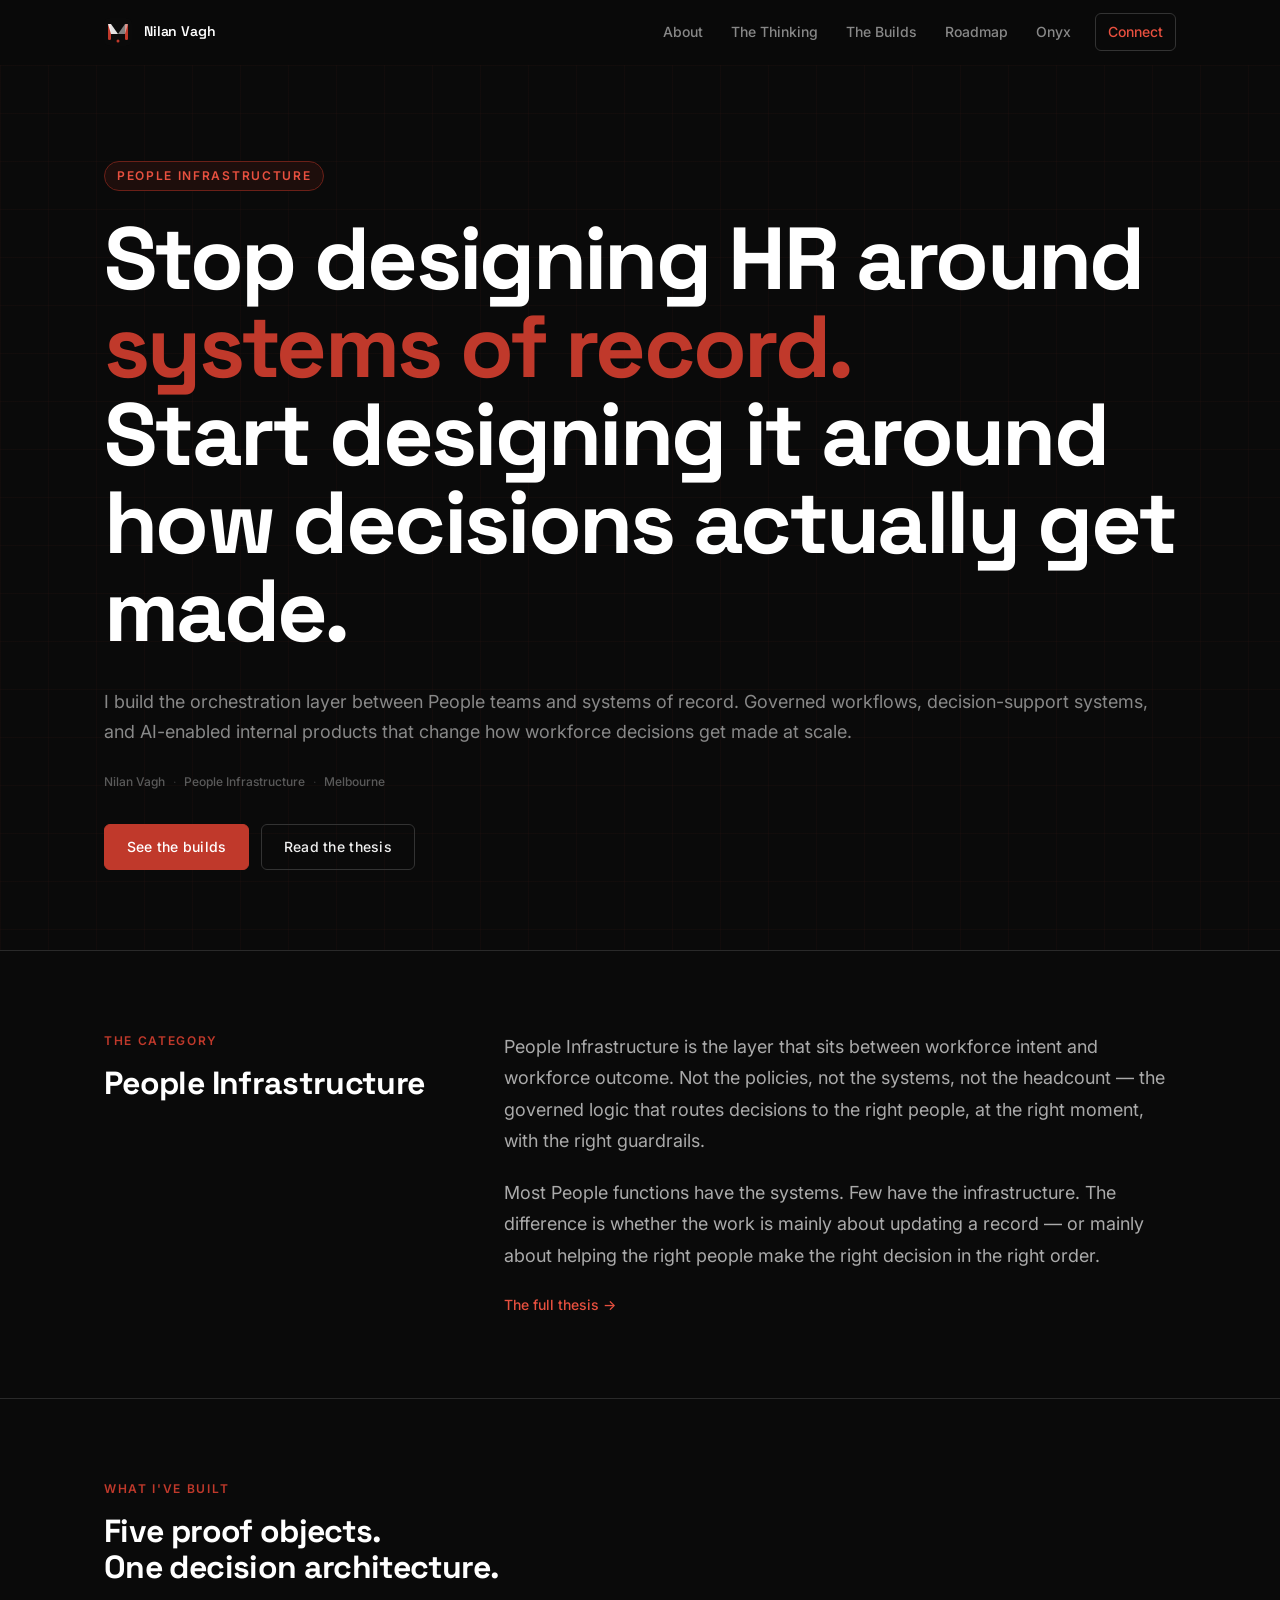
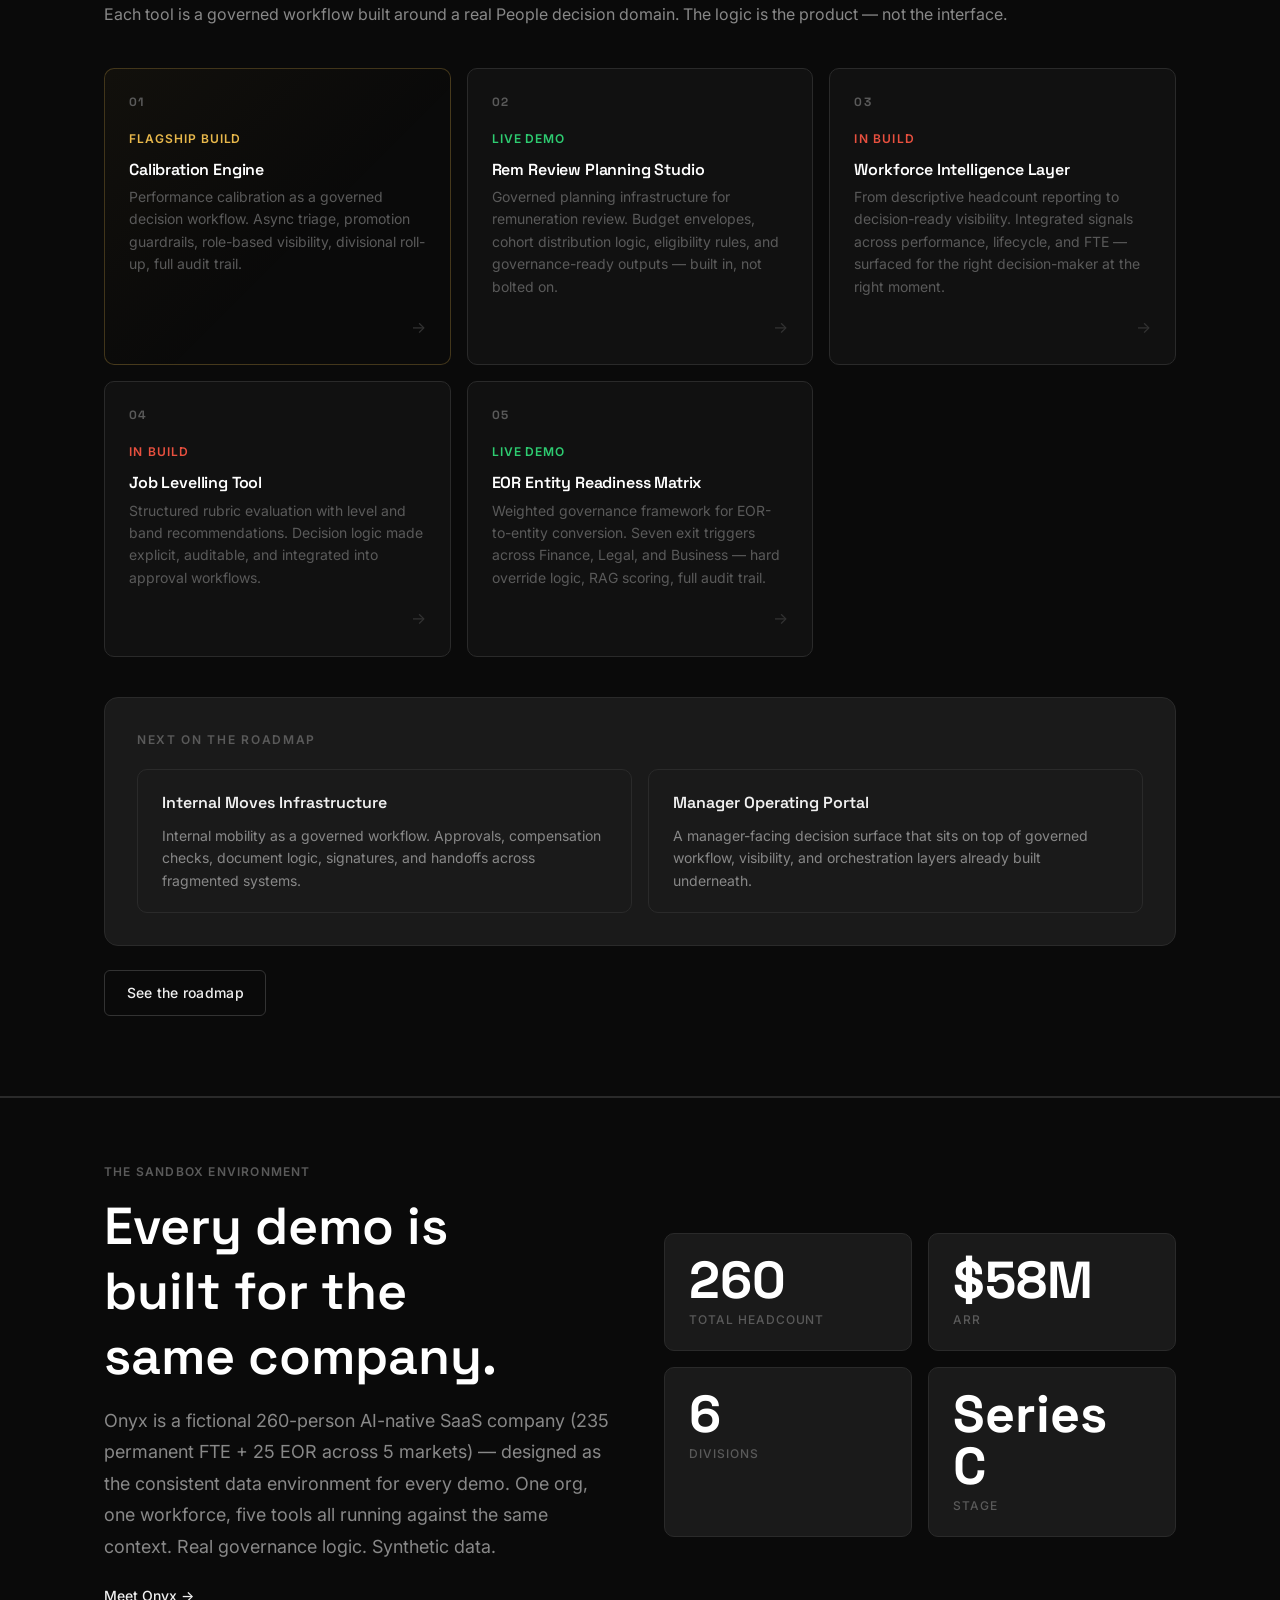
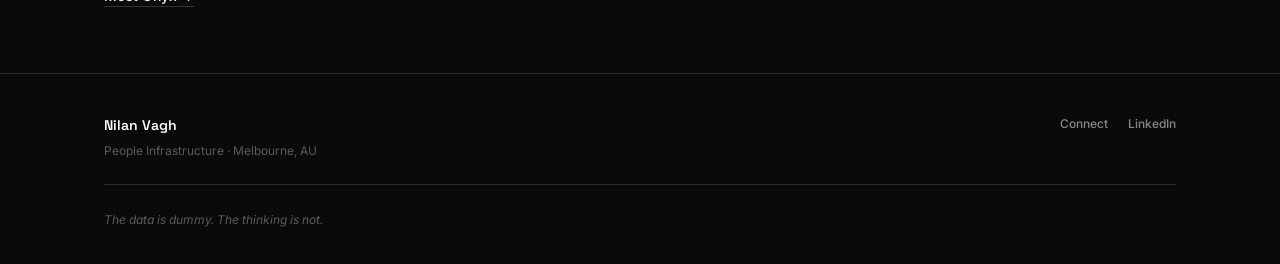
==== index.html @ b767f235 "Update index.html" ====
<!DOCTYPE html>
<html lang="en" data-page="home">
<head>
<meta charset="UTF-8">
<meta name="viewport" content="width=device-width, initial-scale=1.0">
<title>Nilan Vagh — People Infrastructure</title>
<meta name="description" content="Nilan Vagh builds the orchestration layer between People teams and systems of record — governed workflows, decision-support systems, and AI-enabled internal products.">
<meta property="og:title" content="Nilan Vagh — People Infrastructure">
<meta property="og:description" content="Stop designing HR around systems of record. Start designing it around how decisions actually get made.">
<link rel="preconnect" href="https://fonts.googleapis.com">
<link rel="preconnect" href="https://fonts.gstatic.com" crossorigin>
<link href="https://fonts.googleapis.com/css2?family=Inter:wght@300;400;500;600&family=Space+Grotesk:wght@400;500;600;700&display=swap" rel="stylesheet">
<link rel="stylesheet" href="style.css">
</head>
<body>

<!-- NAV -->
<header class="site-nav" id="site-nav">
  <div class="nav-inner">
    <a href="index.html" class="nav-logo">
      <svg width="28" height="28" viewBox="0 0 28 28" fill="none" aria-label="NV monogram">
        <rect width="28" height="28" rx="6" fill="#0A0A0A"/>
        <rect x="4" y="6" width="3" height="16" rx="1.2" fill="#C0392B"/>
        <rect x="21" y="6" width="3" height="16" rx="1.2" fill="#C0392B"/>
        <polygon points="4,6 7,6 14,16 7,16" fill="#F5F5F5" opacity="0.92"/>
        <polygon points="24,6 21,6 14,16 21,16" fill="#F5F5F5" opacity="0.5"/>
        <circle cx="14" cy="23" r="1.5" fill="#C0392B"/>
      </svg>
      <span class="nav-name">Nilan Vagh</span>
    </a>
    <nav class="nav-links" role="navigation" aria-label="Main navigation">
      <a href="about.html" class="nav-link">About</a>
      <a href="thinking.html" class="nav-link">The Thinking</a>
      <a href="builds.html" class="nav-link">The Builds</a>
      <a href="roadmap.html" class="nav-link">Roadmap</a>
      <a href="onyx.html" class="nav-link">Onyx</a>
      <a href="connect.html" class="nav-link nav-link--cta">Connect</a>
    </nav>
    <button class="nav-mobile-toggle" aria-label="Toggle navigation" aria-expanded="false">
      <span></span><span></span><span></span>
    </button>
  </div>
  <div class="nav-mobile-menu" id="mobile-menu" aria-hidden="true">
    <a href="about.html" class="nav-mobile-link">About</a>
    <a href="thinking.html" class="nav-mobile-link">The Thinking</a>
    <a href="builds.html" class="nav-mobile-link">The Builds</a>
    <a href="roadmap.html" class="nav-mobile-link">Roadmap</a>
    <a href="onyx.html" class="nav-mobile-link">Onyx</a>
    <a href="connect.html" class="nav-mobile-link">Connect</a>
  </div>
</header>

<!-- HERO -->
<section class="hero">
  <div class="hero-inner">
    <div class="hero-eyebrow">
      <span class="eyebrow-tag">People Infrastructure</span>
    </div>
    <h1 class="hero-thesis">
      Stop designing HR around<br>
      <span class="hero-thesis--accent">systems of record.</span><br>
      Start designing it around<br>
      how decisions actually get made.
    </h1>
    <p class="hero-positioning">
      I build the orchestration layer between People teams and systems of record. Governed workflows, decision-support systems, and AI-enabled internal products that change how workforce decisions get made at scale.
    </p>
    <div class="hero-meta">
      <span class="hero-meta-item">Nilan Vagh</span>
      <span class="hero-meta-sep">·</span>
      <span class="hero-meta-item">People Infrastructure</span>
      <span class="hero-meta-sep">·</span>
      <span class="hero-meta-item">Melbourne</span>
    </div>
    <div class="hero-actions">
      <a href="builds.html" class="btn btn--primary">See the builds</a>
      <a href="thinking.html" class="btn btn--ghost">Read the thesis</a>
    </div>
  </div>
  <div class="hero-grid-overlay" aria-hidden="true"></div>
</section>

<!-- CATEGORY DEFINITION -->
<section class="section-category">
  <div class="container">
    <div class="category-grid">
      <div class="category-label-col">
        <span class="section-eyebrow">The category</span>
        <h2 class="category-heading">People Infrastructure</h2>
      </div>
      <div class="category-body-col">
        <p class="category-body">
          People Infrastructure is the layer that sits between workforce intent and workforce outcome. Not the policies, not the systems, not the headcount — the governed logic that routes decisions to the right people, at the right moment, with the right guardrails.
        </p>
        <p class="category-body">
          Most People functions have the systems. Few have the infrastructure. The difference is whether the work is mainly about updating a record — or mainly about helping the right people make the right decision in the right order.
        </p>
        <a href="thinking.html" class="text-link">The full thesis <span aria-hidden="true">→</span></a>
      </div>
    </div>
  </div>
</section>

<!-- WHAT I'VE BUILT -->
<section class="section-builds-preview">
  <div class="container">
    <div class="builds-header">
      <span class="section-eyebrow">What I've built</span>
      <h2 class="section-heading">Five proof objects.<br>One decision architecture.</h2>
      <p class="section-sub">Each tool is a governed workflow built around a real People decision domain. The logic is the product — not the interface.</p>
    </div>
    <div class="builds-grid">
      <a href="calibration-onyx-demo.html" target="_blank" class="build-card build-card--live build-card--flagship">
        <div class="build-card-number">01</div>
        <div class="build-card-content">
          <div class="build-card-status build-card-status--flagship">Flagship build</div>
          <h3 class="build-card-title">Calibration Engine</h3>
          <p class="build-card-desc">Performance calibration as a governed decision workflow. Async triage, promotion guardrails, role-based visibility, divisional roll-up, full audit trail.</p>
        </div>
        <div class="build-card-arrow" aria-hidden="true">→</div>
      </a>

      <a href="rem-review-demo.html" target="_blank" class="build-card">
        <div class="build-card-number">02</div>
        <div class="build-card-content">
          <div class="build-card-status" style="color:#2ECC71;font-size:var(--text-xs);font-weight:600;text-transform:uppercase;letter-spacing:0.08em;">Live demo</div>
          <h3 class="build-card-title">Rem Review Planning Studio</h3>
          <p class="build-card-desc">Governed planning infrastructure for remuneration review. Budget envelopes, cohort distribution logic, eligibility rules, and governance-ready outputs — built in, not bolted on.</p>
        </div>
        <div class="build-card-arrow" aria-hidden="true">→</div>
      </a>

      <a href="builds.html#workforce-intelligence" class="build-card">
        <div class="build-card-number">03</div>
        <div class="build-card-content">
          <div class="build-card-status build-card-status--coming">In build</div>
          <h3 class="build-card-title">Workforce Intelligence Layer</h3>
          <p class="build-card-desc">From descriptive headcount reporting to decision-ready visibility. Integrated signals across performance, lifecycle, and FTE — surfaced for the right decision-maker at the right moment.</p>
        </div>
        <div class="build-card-arrow" aria-hidden="true">→</div>
      </a>

      <a href="builds.html#job-levelling" class="build-card">
        <div class="build-card-number">04</div>
        <div class="build-card-content">
          <div class="build-card-status build-card-status--coming">In build</div>
          <h3 class="build-card-title">Job Levelling Tool</h3>
          <p class="build-card-desc">Structured rubric evaluation with level and band recommendations. Decision logic made explicit, auditable, and integrated into approval workflows.</p>
        </div>
        <div class="build-card-arrow" aria-hidden="true">→</div>
      </a>

      <a href="builds.html#eor-matrix" class="build-card">
        <div class="build-card-number">05</div>
        <div class="build-card-content">
          <div class="build-card-status" style="color:#2ECC71;font-size:var(--text-xs);font-weight:600;text-transform:uppercase;letter-spacing:0.08em;">Live demo</div>
          <h3 class="build-card-title">EOR Entity Readiness Matrix</h3>
          <p class="build-card-desc">Weighted governance framework for EOR-to-entity conversion. Seven exit triggers across Finance, Legal, and Business — hard override logic, RAG scoring, full audit trail.</p>
        </div>
        <div class="build-card-arrow" aria-hidden="true">→</div>
      </a>
    </div>

    <div class="builds-in-development">
      <span class="section-eyebrow section-eyebrow--muted">Next on the roadmap</span>
      <div class="builds-future-row">
        <a href="roadmap.html#internal-moves" class="build-future-item">
          <span class="build-future-title">Internal Moves Infrastructure</span>
          <span class="build-future-desc">Internal mobility as a governed workflow. Approvals, compensation checks, document logic, signatures, and handoffs across fragmented systems.</span>
        </a>
        <a href="roadmap.html#manager-portal" class="build-future-item">
          <span class="build-future-title">Manager Operating Portal</span>
          <span class="build-future-desc">A manager-facing decision surface that sits on top of governed workflow, visibility, and orchestration layers already built underneath.</span>
        </a>
      </div>
    </div>
    <div class="builds-footer">
      <a href="roadmap.html" class="btn btn--ghost">See the roadmap</a>
    </div>
  </div>
</section>

<!-- ONYX SECTION -->
<section class="section-onyx-note">
  <div class="container">
    <div class="onyx-note-inner">
      <div class="onyx-note-content">
        <span class="onyx-note-label">The sandbox environment</span>
        <h2 class="onyx-note-heading">Every demo is built for the same company.</h2>
        <p class="onyx-note-text">Onyx is a fictional 260-person AI-native SaaS company (235 permanent FTE + 25 EOR across 5 markets) — designed as the consistent data environment for every demo. One org, one workforce, five tools all running against the same context. Real governance logic. Synthetic data.</p>
        <a href="onyx.html" class="onyx-note-link">Meet Onyx →</a>
      </div>
      <div class="onyx-note-stats">
        <div class="onyx-note-stat">
          <span class="onyx-note-stat-value">260</span>
          <span class="onyx-note-stat-label">Total headcount</span>
        </div>
        <div class="onyx-note-stat">
          <span class="onyx-note-stat-value">$58M</span>
          <span class="onyx-note-stat-label">ARR</span>
        </div>
        <div class="onyx-note-stat">
          <span class="onyx-note-stat-value">6</span>
          <span class="onyx-note-stat-label">Divisions</span>
        </div>
        <div class="onyx-note-stat">
          <span class="onyx-note-stat-value">Series C</span>
          <span class="onyx-note-stat-label">Stage</span>
        </div>
      </div>
    </div>
  </div>
</section>

<!-- FOOTER -->
<footer class="site-footer">
  <div class="container">
    <div class="footer-inner">
      <div class="footer-left">
        <span class="footer-name">Nilan Vagh</span>
        <span class="footer-role">People Infrastructure · Melbourne, AU</span>
      </div>
      <div class="footer-right">
        <a href="connect.html" class="footer-link">Connect</a>
        <a href="https://linkedin.com/in/nilanvagh" target="_blank" rel="noopener" class="footer-link">LinkedIn</a>
      </div>
    </div>
    <div class="footer-bottom">
      <span class="footer-note">The data is dummy. The thinking is not.</span>
    </div>
  </div>
</footer>

<script src="nav.js"></script>
</body>
</html>
---- style.css ----
/* ─────────────────────────────────────────
   NILAN VAGH — PORTFOLIO
   Brand: Black #0A0A0A + Burnt Red #C0392B
   Fonts: Space Grotesk (display) + Inter (body)
───────────────────────────────────────── */

:root {
  --black:      #0A0A0A;
  --ink:        #111111;
  --charcoal:   #1A1A1A;
  --slate:      #242424;
  --border:     #2A2A2A;
  --border-lt:  #333333;
  --mid:        #5A5A5A;
  --mist:       #888888;
  --white:      #F0F0F0;
  --white-pure: #FFFFFF;
  --red:        #C0392B;
  --red-light:  #E8503F;
  --red-dim:    #1E0E0C;
  --red-mid:    #6B2018;

  --font-display: 'Space Grotesk', system-ui, sans-serif;
  --font-body:    'Inter', system-ui, sans-serif;

  --text-xs:   clamp(0.6875rem, 0.65rem + 0.2vw, 0.75rem);
  --text-sm:   clamp(0.8125rem, 0.78rem + 0.2vw, 0.875rem);
  --text-base: clamp(0.9375rem, 0.9rem + 0.2vw, 1rem);
  --text-md:   clamp(1rem, 0.95rem + 0.3vw, 1.125rem);
  --text-lg:   clamp(1.125rem, 1rem + 0.6vw, 1.375rem);
  --text-xl:   clamp(1.5rem, 1.2rem + 1.2vw, 2rem);
  --text-2xl:  clamp(2rem, 1.4rem + 2.4vw, 3.25rem);
  --text-hero: clamp(2.75rem, 1.2rem + 5.5vw, 5.5rem);

  --space-1: 0.25rem;
  --space-2: 0.5rem;
  --space-3: 0.75rem;
  --space-4: 1rem;
  --space-5: 1.25rem;
  --space-6: 1.5rem;
  --space-8: 2rem;
  --space-10: 2.5rem;
  --space-12: 3rem;
  --space-16: 4rem;
  --space-20: 5rem;
  --space-24: 6rem;

  --radius-sm: 6px;
  --radius-md: 10px;
  --radius-lg: 14px;

  --content-narrow: 900px;
  --content-default: 1200px;

  --transition: 180ms cubic-bezier(0.16, 1, 0.3, 1);
}

/* ── RESET ── */
*, *::before, *::after { box-sizing: border-box; margin: 0; padding: 0; }
html {
  -webkit-font-smoothing: antialiased;
  -moz-osx-font-smoothing: grayscale;
  scroll-behavior: smooth;
  scroll-padding-top: 80px;
}
body {
  font-family: var(--font-body);
  font-size: var(--text-base);
  line-height: 1.65;
  background: var(--black);
  color: var(--white);
  min-height: 100dvh;
}
img, svg { display: block; max-width: 100%; }
ul { list-style: none; }
a { color: inherit; text-decoration: none; }
button { cursor: pointer; background: none; border: none; font: inherit; color: inherit; }
h1, h2, h3, h4 { text-wrap: balance; line-height: 1.1; }
p, li { text-wrap: pretty; }
@media (prefers-reduced-motion: reduce) {
  *, *::before, *::after {
    animation-duration: 0.01ms !important;
    transition-duration: 0.01ms !important;
  }
}

/* ── LAYOUT ── */
.container {
  max-width: var(--content-default);
  margin: 0 auto;
  padding-inline: clamp(var(--space-5), 5vw, var(--space-16));
}
.container--narrow {
  max-width: var(--content-narrow);
}

/* ── BUTTONS ── */
.btn {
  display: inline-flex;
  align-items: center;
  gap: var(--space-2);
  font-family: var(--font-body);
  font-size: var(--text-sm);
  font-weight: 500;
  letter-spacing: 0.02em;
  padding: 0.65rem 1.35rem;
  border-radius: var(--radius-sm);
  transition: background var(--transition), color var(--transition), border-color var(--transition);
  white-space: nowrap;
}
.btn--primary {
  background: var(--red);
  color: var(--white-pure);
  border: 1px solid var(--red);
}
.btn--primary:hover { background: var(--red-light); border-color: var(--red-light); }
.btn--ghost {
  background: transparent;
  color: var(--white);
  border: 1px solid var(--border-lt);
}
.btn--ghost:hover { border-color: var(--mist); color: var(--white-pure); }

.text-link {
  font-size: var(--text-sm);
  font-weight: 500;
  color: var(--red-light);
  transition: color var(--transition);
}
.text-link:hover { color: var(--white-pure); }

/* ── NAV ── */
.site-nav {
  position: sticky;
  top: 0;
  z-index: 100;
  background: rgba(10,10,10,0.92);
  backdrop-filter: blur(16px);
  -webkit-backdrop-filter: blur(16px);
  border-bottom: 1px solid transparent;
  transition: border-color var(--transition);
}
.site-nav--scrolled { border-bottom-color: var(--border); }

.nav-inner {
  max-width: var(--content-default);
  margin: 0 auto;
  padding-inline: clamp(var(--space-5), 5vw, var(--space-16));
  height: 64px;
  display: flex;
  align-items: center;
  justify-content: space-between;
  gap: var(--space-8);
}

.nav-logo {
  display: flex;
  align-items: center;
  gap: var(--space-3);
  flex-shrink: 0;
}
.nav-name {
  font-family: var(--font-display);
  font-size: var(--text-sm);
  font-weight: 600;
  color: var(--white-pure);
  letter-spacing: -0.01em;
}

.nav-links {
  display: flex;
  align-items: center;
  gap: var(--space-1);
}
.nav-link {
  font-size: var(--text-sm);
  font-weight: 500;
  color: var(--mist);
  padding: 0.4rem 0.75rem;
  border-radius: var(--radius-sm);
  transition: color var(--transition), background var(--transition);
}
.nav-link:hover, .nav-link--active { color: var(--white-pure); }
.nav-link--cta {
  color: var(--red-light);
  border: 1px solid var(--border-lt);
  margin-left: var(--space-2);
}
.nav-link--cta:hover { color: var(--white-pure); background: var(--red-dim); border-color: var(--red-mid); }

/* Mobile nav */
.nav-mobile-toggle {
  display: none;
  flex-direction: column;
  gap: 5px;
  padding: var(--space-2);
}
.nav-mobile-toggle span {
  display: block;
  width: 20px;
  height: 1.5px;
  background: var(--white);
  transition: transform var(--transition), opacity var(--transition);
}
.nav-mobile-toggle--open span:nth-child(1) { transform: translateY(6.5px) rotate(45deg); }
.nav-mobile-toggle--open span:nth-child(2) { opacity: 0; }
.nav-mobile-toggle--open span:nth-child(3) { transform: translateY(-6.5px) rotate(-45deg); }

.nav-mobile-menu {
  display: none;
  flex-direction: column;
  padding: var(--space-4) clamp(var(--space-5), 5vw, var(--space-16));
  border-top: 1px solid var(--border);
  background: var(--ink);
}
.nav-mobile-menu--open { display: flex; }
.nav-mobile-link {
  font-size: var(--text-base);
  font-weight: 500;
  color: var(--mist);
  padding: var(--space-3) 0;
  border-bottom: 1px solid var(--border);
  transition: color var(--transition);
}
.nav-mobile-link:last-child { border-bottom: none; }
.nav-mobile-link:hover { color: var(--white-pure); }

@media (max-width: 768px) {
  .nav-links { display: none; }
  .nav-mobile-toggle { display: flex; }
}

/* ── EYEBROWS & LABELS ── */
.section-eyebrow, .page-eyebrow {
  display: block;
  font-size: var(--text-xs);
  font-weight: 600;
  letter-spacing: 0.14em;
  text-transform: uppercase;
  color: var(--red);
  margin-bottom: var(--space-4);
}

/* ── HERO ── */
.hero {
  position: relative;
  padding: clamp(var(--space-20), 12vw, var(--space-24)) 0 clamp(var(--space-16), 10vw, var(--space-20));
  overflow: hidden;
  border-bottom: 1px solid var(--border);
}
.hero-inner {
  max-width: var(--content-default);
  margin: 0 auto;
  padding-inline: clamp(var(--space-5), 5vw, var(--space-16));
  position: relative;
  z-index: 1;
}
.hero-grid-overlay {
  position: absolute;
  inset: 0;
  background-image:
    linear-gradient(rgba(192,57,43,0.04) 1px, transparent 1px),
    linear-gradient(90deg, rgba(192,57,43,0.04) 1px, transparent 1px);
  background-size: 48px 48px;
  pointer-events: none;
}
.eyebrow-tag {
  display: inline-block;
  font-size: var(--text-xs);
  font-weight: 600;
  letter-spacing: 0.14em;
  text-transform: uppercase;
  color: var(--red-light);
  background: var(--red-dim);
  border: 1px solid var(--red-mid);
  padding: 4px 12px;
  border-radius: 20px;
  margin-bottom: var(--space-6);
}
.hero-thesis {
  font-family: var(--font-display);
  font-size: var(--text-hero);
  font-weight: 700;
  letter-spacing: -0.03em;
  color: var(--white-pure);
  line-height: 1.0;
  margin-bottom: var(--space-8);
  max-width: none;
}
.hero-thesis--accent { color: var(--red); }

.hero-positioning {
  font-size: var(--text-md);
  color: var(--mist);
  max-width: none;
  line-height: 1.7;
  margin-bottom: var(--space-6);
}
.hero-meta {
  display: flex;
  flex-wrap: wrap;
  align-items: center;
  gap: var(--space-2);
  margin-bottom: var(--space-8);
}
.hero-meta-item {
  font-size: var(--text-xs);
  color: var(--mid);
  font-weight: 500;
}
.hero-meta-sep { color: var(--border-lt); font-size: var(--text-xs); }
.hero-actions { display: flex; flex-wrap: wrap; gap: var(--space-3); }

/* ── PAGE HERO ── */
.page-hero {
  padding: clamp(var(--space-16), 10vw, var(--space-20)) 0 clamp(var(--space-10), 6vw, var(--space-16));
  border-bottom: 1px solid var(--border);
  width: 100%;
}
.page-title {
  font-family: var(--font-display);
  font-size: var(--text-2xl);
  font-weight: 700;
  letter-spacing: -0.03em;
  color: var(--white-pure);
  line-height: 1.05;
  margin-bottom: 0;
}
.page-title--accent { color: var(--red); }
.page-hero-sub {
  margin-top: var(--space-6);
  font-size: var(--text-md);
  color: var(--mist);
  max-width: none;
  line-height: 1.7;
}

/* ── SECTIONS ── */
.section-heading {
  font-family: var(--font-display);
  font-size: var(--text-xl);
  font-weight: 700;
  letter-spacing: -0.02em;
  color: var(--white-pure);
  margin-bottom: var(--space-4);
}
.section-sub {
  font-size: var(--text-base);
  color: var(--mist);
  max-width: none;
  line-height: 1.7;
  margin-bottom: var(--space-10);
}

/* ── CATEGORY SECTION ── */
.section-category {
  padding: clamp(var(--space-16), 8vw, var(--space-20)) 0;
  border-bottom: 1px solid var(--border);
}
.category-grid {
  display: grid;
  grid-template-columns: 1fr 2fr;
  gap: var(--space-16);
  align-items: start;
}
.category-heading {
  font-family: var(--font-display);
  font-size: var(--text-xl);
  font-weight: 700;
  letter-spacing: -0.02em;
  color: var(--white-pure);
  margin-top: var(--space-2);
}
.category-body {
  font-size: var(--text-md);
  color: #AAAAAA;
  line-height: 1.75;
  margin-bottom: var(--space-5);
  max-width: none;
}
@media (max-width: 768px) {
  .category-grid { grid-template-columns: 1fr; gap: var(--space-6); }
}

/* ── BUILDS PREVIEW (HOME) ── */
.section-builds-preview {
  padding: clamp(var(--space-16), 8vw, var(--space-20)) 0;
  border-bottom: 1px solid var(--border);
}
.builds-header { margin-bottom: var(--space-10); }
.builds-grid {
  display: grid;
  grid-template-columns: repeat(3, 1fr);
  gap: var(--space-4);
  margin-bottom: var(--space-10);
}
.build-card {
  display: flex;
  flex-direction: column;
  background: var(--ink);
  border: 1px solid var(--border);
  border-radius: var(--radius-md);
  padding: var(--space-6);
  transition: border-color var(--transition), background var(--transition);
  gap: var(--space-4);
}
.build-card:hover { border-color: var(--border-lt); background: var(--charcoal); }
.build-card--live { border-color: var(--red-mid); }
.build-card-number {
  font-family: var(--font-display);
  font-size: var(--text-xs);
  font-weight: 700;
  color: var(--mid);
  letter-spacing: 0.1em;
}
.build-card-content { flex: 1; }
.build-card-status {
  font-size: var(--text-xs);
  font-weight: 600;
  letter-spacing: 0.1em;
  text-transform: uppercase;
  margin-bottom: var(--space-3);
}
.build-card-status--coming { color: var(--red-light); }
.build-card-title {
  font-family: var(--font-display);
  font-size: var(--text-base);
  font-weight: 600;
  color: var(--white-pure);
  margin-bottom: var(--space-2);
  letter-spacing: -0.01em;
}
.build-card-desc {
  font-size: var(--text-sm);
  color: var(--mid);
  line-height: 1.6;
}
.build-card-arrow { font-size: var(--text-base); color: var(--border-lt); align-self: flex-end; }
.builds-footer { display: flex; margin-top: var(--space-6); }

@media (max-width: 900px) { .builds-grid { grid-template-columns: repeat(2, 1fr); } }
@media (max-width: 600px) { .builds-grid { grid-template-columns: 1fr; } }

/* ── ONYX TEASER (HOME) ── */
.section-onyx-teaser {
  padding: clamp(var(--space-16), 8vw, var(--space-20)) 0;
}
.onyx-teaser-grid {
  display: grid;
  grid-template-columns: 2fr 1fr;
  gap: var(--space-16);
  align-items: center;
}
.onyx-teaser-body {
  font-size: var(--text-md);
  color: #AAAAAA;
  line-height: 1.75;
  margin-bottom: var(--space-6);
  max-width: none;
}
.onyx-teaser-stats {
  display: grid;
  grid-template-columns: 1fr 1fr;
  gap: var(--space-4);
}
.onyx-stat {
  background: var(--ink);
  border: 1px solid var(--border);
  border-radius: var(--radius-md);
  padding: var(--space-5) var(--space-4);
}
.onyx-stat-value {
  display: block;
  font-family: var(--font-display);
  font-size: var(--text-xl);
  font-weight: 700;
  color: var(--white-pure);
  letter-spacing: -0.02em;
}
.onyx-stat-label {
  display: block;
  font-size: var(--text-xs);
  color: var(--mist);
  text-transform: uppercase;
  letter-spacing: 0.1em;
  font-weight: 600;
  margin-top: var(--space-1);
}
@media (max-width: 768px) {
  .onyx-teaser-grid { grid-template-columns: 1fr; }
}

/* ── FOOTER ── */
.site-footer {
  border-top: 1px solid var(--border);
  padding: var(--space-10) 0 var(--space-8);
  margin-top: auto;
}
.footer-inner {
  display: flex;
  justify-content: space-between;
  align-items: flex-start;
  gap: var(--space-8);
  margin-bottom: var(--space-6);
}
.footer-left { display: flex; flex-direction: column; gap: var(--space-1); }
.footer-name {
  font-family: var(--font-display);
  font-size: var(--text-sm);
  font-weight: 600;
  color: var(--white-pure);
}
.footer-role { font-size: var(--text-xs); color: var(--mid); }
.footer-right { display: flex; gap: var(--space-5); align-items: center; }
.footer-link {
  font-size: var(--text-xs);
  color: var(--mist);
  font-weight: 500;
  transition: color var(--transition);
}
.footer-link:hover { color: var(--white-pure); }
.footer-bottom { border-top: 1px solid var(--border); padding-top: var(--space-5); }
.footer-note {
  font-size: var(--text-xs);
  color: var(--mid);
  font-style: italic;
}

/* ── ABOUT PAGE ── */
.about-body {
  padding: clamp(var(--space-12), 8vw, var(--space-20)) 0;
}
.about-section {
  margin-bottom: clamp(var(--space-10), 6vw, var(--space-16));
}
.about-h2 {
  font-family: var(--font-display);
  font-size: var(--text-lg);
  font-weight: 700;
  color: var(--white-pure);
  letter-spacing: -0.02em;
  margin-bottom: var(--space-5);
}
.about-section p {
  font-size: var(--text-md);
  color: #AAAAAA;
  line-height: 1.8;
  margin-bottom: var(--space-5);
}
.about-section p:last-child { margin-bottom: 0; }

.belief-list { display: flex; flex-direction: column; gap: var(--space-5); }
.belief-item {
  display: grid;
  grid-template-columns: 1.5rem 1fr;
  gap: var(--space-3);
  align-items: start;
}
.belief-marker { color: var(--red); font-weight: 700; margin-top: 0.3em; }
.belief-item p { margin-bottom: 0; }

.about-cta-row { display: flex; gap: var(--space-3); flex-wrap: wrap; margin-bottom: var(--space-6); }
.about-links-row { margin-top: var(--space-3); }

/* ── THINKING PAGE ── */
.thinking-toc-bar {
  border-bottom: 1px solid var(--border);
  background: var(--ink);
  position: sticky;
  top: 64px;
  z-index: 50;
}
.thinking-toc {
  display: flex;
  gap: var(--space-1);
  padding: var(--space-3) 0;
  overflow-x: auto;
  scrollbar-width: none;
}
.thinking-toc::-webkit-scrollbar { display: none; }
.toc-link {
  font-size: var(--text-xs);
  font-weight: 500;
  color: var(--mist);
  padding: 0.3rem 0.7rem;
  border-radius: var(--radius-sm);
  white-space: nowrap;
  transition: color var(--transition), background var(--transition);
}
.toc-link:hover { color: var(--white-pure); background: var(--charcoal); }

.thinking-body {
  padding: clamp(var(--space-12), 8vw, var(--space-20)) 0;
}
.thinking-section { margin-bottom: clamp(var(--space-12), 7vw, var(--space-20)); }
.thinking-section-label {
  display: block;
  font-size: var(--text-xs);
  font-weight: 700;
  letter-spacing: 0.14em;
  text-transform: uppercase;
  color: var(--red);
  margin-bottom: var(--space-4);
}
.thinking-h2 {
  font-family: var(--font-display);
  font-size: var(--text-xl);
  font-weight: 700;
  letter-spacing: -0.02em;
  color: var(--white-pure);
  margin-bottom: var(--space-6);
}
.thinking-intro-p {
  font-size: var(--text-md);
  color: var(--mist);
  margin-bottom: var(--space-8);
  font-style: italic;
}
.thinking-section p {
  font-size: var(--text-md);
  color: #AAAAAA;
  line-height: 1.8;
  margin-bottom: var(--space-6);
}
.thinking-divider {
  height: 1px;
  background: var(--border);
  margin-bottom: clamp(var(--space-12), 7vw, var(--space-20));
}

/* Question block */
.thinking-question-block {
  background: var(--ink);
  border: 1px solid var(--border);
  border-left: 3px solid var(--red);
  border-radius: 0 var(--radius-md) var(--radius-md) 0;
  padding: var(--space-6) var(--space-8);
  margin: var(--space-8) 0;
  display: flex;
  flex-direction: column;
  gap: var(--space-4);
}
.thinking-question {
  font-size: var(--text-base);
  color: #CCCCCC;
  padding-left: var(--space-4);
  border-left: 1px solid var(--border-lt);
  line-height: 1.6;
}

/* Orchestration test */
.orchestration-test-box {
  background: var(--ink);
  border: 1px solid var(--border);
  border-radius: var(--radius-lg);
  overflow: hidden;
  margin: var(--space-8) 0;
}
.orchestration-test-header {
  background: var(--charcoal);
  border-bottom: 1px solid var(--border);
  padding: var(--space-4) var(--space-6);
  font-family: var(--font-display);
  font-size: var(--text-sm);
  font-weight: 700;
  letter-spacing: 0.04em;
  text-transform: uppercase;
  color: var(--red-light);
}
.orchestration-test-body { padding: var(--space-6); }
.test-question {
  font-size: var(--text-sm);
  color: var(--mist);
  text-transform: uppercase;
  letter-spacing: 0.1em;
  font-weight: 600;
  margin-bottom: var(--space-5);
}
.test-branches {
  display: grid;
  grid-template-columns: 1fr 1fr;
  gap: var(--space-4);
  margin-bottom: var(--space-6);
}
.test-branch {
  background: var(--charcoal);
  border-radius: var(--radius-md);
  padding: var(--space-5);
  border-top: 2px solid transparent;
}
.test-branch--admin { border-top-color: var(--border-lt); }
.test-branch--governed { border-top-color: var(--red); }
.test-branch-label {
  font-size: var(--text-xs);
  font-weight: 700;
  text-transform: uppercase;
  letter-spacing: 0.12em;
  margin-bottom: var(--space-3);
  display: block;
}
.test-branch--admin .test-branch-label { color: var(--mist); }
.test-branch--governed .test-branch-label { color: var(--red-light); }
.test-branch p {
  font-size: var(--text-sm);
  color: #AAAAAA;
  line-height: 1.7;
  margin-bottom: 0 !important;
}
.test-branch p strong { color: var(--white); }
.test-insight {
  font-size: var(--text-sm);
  color: var(--mist);
  font-style: italic;
  line-height: 1.65;
  padding-top: var(--space-4);
  border-top: 1px solid var(--border);
}
@media (max-width: 600px) { .test-branches { grid-template-columns: 1fr; } }

/* Concepts grid */
.concepts-grid {
  display: grid;
  grid-template-columns: repeat(2, 1fr);
  gap: var(--space-4);
  margin-top: var(--space-8);
}
.concept-card {
  background: var(--ink);
  border: 1px solid var(--border);
  border-radius: var(--radius-md);
  padding: var(--space-6);
}
.concept-title {
  font-family: var(--font-display);
  font-size: var(--text-base);
  font-weight: 700;
  color: var(--white-pure);
  margin-bottom: var(--space-3);
  letter-spacing: -0.01em;
}
.concept-body {
  font-size: var(--text-sm);
  color: #999999;
  line-height: 1.75;
  margin-bottom: 0;
  max-width: none !important;
}
@media (max-width: 640px) { .concepts-grid { grid-template-columns: 1fr; } }

/* External placeholder */
.external-placeholder {
  background: var(--ink);
  border: 1px dashed var(--border-lt);
  border-radius: var(--radius-md);
  padding: var(--space-10);
  text-align: center;
  margin-top: var(--space-6);
}
.external-placeholder-icon { color: var(--mid); margin: 0 auto var(--space-4); }
.external-placeholder-text { font-size: var(--text-sm); color: var(--mid); font-style: italic; margin: 0; }

.thinking-nav-row { display: flex; gap: var(--space-3); flex-wrap: wrap; margin-top: var(--space-6); }

/* ── ONYX PAGE ── */
.onyx-cover-section {
  padding: clamp(var(--space-12), 7vw, var(--space-16)) 0 0;
}
.onyx-cover-quote {
  font-family: var(--font-display);
  font-size: var(--text-lg);
  font-weight: 500;
  color: #CCCCCC;
  line-height: 1.7;
  padding: var(--space-8) var(--space-8);
  border-left: 3px solid var(--red);
  background: var(--ink);
  border-radius: 0 var(--radius-md) var(--radius-md) 0;
  margin-bottom: var(--space-12);
  font-style: italic;
}
.onyx-why-section p {
  font-size: var(--text-md);
  color: #AAAAAA;
  line-height: 1.8;
  margin-bottom: var(--space-5);
}
.onyx-sub { max-width: none; }
.onyx-cta-section { padding: var(--space-12) 0; border-top: 1px solid var(--border); }
.onyx-cta-row { display: flex; }

/* Onyx Foundation embed — preserves original styles */
.onyx-foundation-section { margin-top: var(--space-12); }

#onyx-foundation-embed {
  width: 100%;
  display: block;
  --red:       #C0392B;
  --red-light: #E8503F;
  --red-dim:   #2A1210;
  --red-mid:   #8B2A20;
  --black:     #0A0A0A;
  --ink:       #111111;
  --charcoal:  #1C1C1C;
  --slate:     #2E2E2E;
  --mid:       #5A5A5A;
  --mist:      #8A8A8A;
  --border:    #242424;
  --border-lt: #2E2E2E;
  --white:     #F5F5F5;
  --white-pure:#FFFFFF;
}

#onyx-foundation-embed .page-header {
  background: var(--ink);
  padding: 56px 64px 48px;
  border-bottom: 1px solid var(--border);
  position: relative;
  overflow: hidden;
}
#onyx-foundation-embed .page-header::before {
  content: '';
  position: absolute;
  top: 0; left: 0; right: 0;
  height: 3px;
  background: linear-gradient(90deg, var(--red) 0%, var(--red-light) 60%, transparent 100%);
}
#onyx-foundation-embed .page-header-eyebrow {
  font-size: 11px; font-weight: 600; letter-spacing: 0.14em;
  text-transform: uppercase; color: var(--red); margin-bottom: 12px;
}
#onyx-foundation-embed .page-header h2 {
  font-family: 'Space Grotesk', sans-serif;
  font-size: 40px; font-weight: 700; letter-spacing: -0.03em;
  color: var(--white-pure); margin-bottom: 6px; line-height: 1;
}
#onyx-foundation-embed .page-header-sub {
  font-size: 15px; color: var(--mist); max-width: none;
  margin-top: 10px; line-height: 1.6;
}
#onyx-foundation-embed .container {
  max-width: 100%; margin: 0 auto; padding: 48px 64px;
}
#onyx-foundation-embed .section {
  background: var(--ink); border: 1px solid var(--border);
  border-radius: 14px; padding: 40px; margin-bottom: 28px;
}
#onyx-foundation-embed .section-label {
  font-size: 10px; font-weight: 700; letter-spacing: 0.14em;
  text-transform: uppercase; color: var(--red); margin-bottom: 24px;
  padding-bottom: 14px; border-bottom: 1px solid var(--border);
}
#onyx-foundation-embed .logo-showcase { display: flex; align-items: flex-start; gap: 48px; flex-wrap: wrap; }
#onyx-foundation-embed .logo-variant-label {
  font-size: 10px; color: var(--mist); margin-bottom: 12px;
  font-weight: 500; text-transform: uppercase; letter-spacing: 0.1em;
}
#onyx-foundation-embed .logo-primary { display: flex; align-items: center; gap: 14px; }
#onyx-foundation-embed .logo-wordmark-name {
  font-family: 'Space Grotesk', sans-serif; font-size: 28px; font-weight: 700;
  letter-spacing: -0.04em; color: var(--white-pure); line-height: 1;
}
#onyx-foundation-embed .logo-wordmark-tag {
  font-size: 9px; font-weight: 600; letter-spacing: 0.22em;
  text-transform: uppercase; color: var(--red); margin-top: 5px;
}
#onyx-foundation-embed .logo-on-white {
  background: var(--white-pure); border-radius: 12px; padding: 20px 28px;
  display: flex; align-items: center; gap: 14px;
}
#onyx-foundation-embed .logo-on-white .logo-wordmark-name { color: var(--ink); }
#onyx-foundation-embed .logo-icon-row { display: flex; align-items: center; gap: 14px; margin-top: 4px; }
#onyx-foundation-embed .overview-grid { display: grid; grid-template-columns: repeat(4,1fr); gap: 16px; margin-bottom: 32px; }
#onyx-foundation-embed .stat-card {
  background: var(--charcoal); border: 1px solid var(--border);
  border-radius: 10px; padding: 20px;
}
#onyx-foundation-embed .stat-card .label {
  font-size: 10px; font-weight: 600; letter-spacing: 0.1em;
  text-transform: uppercase; color: var(--mist); margin-bottom: 8px;
}
#onyx-foundation-embed .stat-card .value {
  font-family: 'Space Grotesk', sans-serif; font-size: 26px;
  font-weight: 700; color: var(--white-pure); letter-spacing: -0.02em;
}
#onyx-foundation-embed .stat-card .sub { font-size: 11px; color: var(--mist); margin-top: 4px; }
#onyx-foundation-embed .company-desc { font-size: 15px; color: #AAAAAA; line-height: 1.75; max-width: none; margin-bottom: 20px; }
#onyx-foundation-embed .tag-row { display: flex; gap: 8px; flex-wrap: wrap; margin-top: 16px; overflow: visible; }
#onyx-foundation-embed .tag {
  background: var(--red-dim); color: var(--red-light);
  border: 1px solid var(--red-mid); font-size: 11px; font-weight: 500;
  padding: 4px 12px; border-radius: 20px; letter-spacing: 0.03em;
}
#onyx-foundation-embed .division-grid { display: grid; grid-template-columns: repeat(3,1fr); gap: 14px; }
#onyx-foundation-embed .division-card {
  background: var(--charcoal); border: 1px solid var(--border);
  border-radius: 10px; padding: 20px; position: relative; overflow: hidden;
}
#onyx-foundation-embed .division-card::before { content: ''; position: absolute; top: 0; left: 0; right: 0; height: 2px; }
#onyx-foundation-embed .div-product::before { background: var(--red); }
#onyx-foundation-embed .div-eng::before { background: #4A90D9; }
#onyx-foundation-embed .div-gtm::before { background: #E8A020; }
#onyx-foundation-embed .div-ops::before { background: #48BB78; }
#onyx-foundation-embed .div-data::before { background: #9F7AEA; }
#onyx-foundation-embed .div-people::before { background: #ED8936; }
#onyx-foundation-embed .division-badge {
  font-size: 9px; font-weight: 700; letter-spacing: 0.12em; text-transform: uppercase;
  padding: 3px 10px; border-radius: 12px; display: inline-block; margin-bottom: 10px;
  background: var(--slate); color: var(--mist);
}
#onyx-foundation-embed .division-name { font-family: 'Space Grotesk', sans-serif; font-size: 15px; font-weight: 600; color: var(--white-pure); margin-bottom: 4px; }
#onyx-foundation-embed .division-head { font-size: 11px; color: var(--mist); margin-bottom: 10px; }
#onyx-foundation-embed .division-hc { font-size: 13px; font-weight: 600; color: var(--white); }
#onyx-foundation-embed .division-hc span { font-weight: 400; color: var(--mist); }
#onyx-foundation-embed .division-teams { margin-top: 10px; font-size: 11px; color: var(--mid); line-height: 1.8; }
#onyx-foundation-embed .levels-table { width: 100%; border-collapse: collapse; }
#onyx-foundation-embed .levels-table th { text-align: left; font-size: 10px; font-weight: 700; letter-spacing: 0.1em; text-transform: uppercase; color: var(--mist); padding: 10px 16px; border-bottom: 1px solid var(--border); }
#onyx-foundation-embed .levels-table td { padding: 14px 16px; border-bottom: 1px solid var(--border-lt); font-size: 13px; vertical-align: top; color: #AAAAAA; }
#onyx-foundation-embed .levels-table tr:last-child td { border-bottom: none; }
#onyx-foundation-embed .levels-table tr:hover td { background: var(--charcoal); }
#onyx-foundation-embed .level-badge { font-family: 'Space Grotesk', sans-serif; font-size: 12px; font-weight: 700; color: var(--red-light); background: var(--red-dim); border: 1px solid var(--red-mid); padding: 3px 10px; border-radius: 6px; display: inline-block; letter-spacing: 0.03em; }
#onyx-foundation-embed .level-title { font-weight: 600; color: var(--white-pure); display: block; margin-bottom: 3px; }
#onyx-foundation-embed .level-examples { color: var(--mid); font-size: 11px; font-style: italic; margin-top: 4px; }
#onyx-foundation-embed .salary-range { font-family: 'Space Grotesk', sans-serif; font-weight: 600; color: var(--white); }
#onyx-foundation-embed .hc-grid { display: grid; grid-template-columns: repeat(2,1fr); gap: 32px; }
#onyx-foundation-embed .hc-block h4 { font-size: 10px; font-weight: 700; letter-spacing: 0.1em; text-transform: uppercase; color: var(--mist); margin-bottom: 16px; }
#onyx-foundation-embed .hc-row { display: flex; justify-content: space-between; align-items: center; padding: 9px 0; border-bottom: 1px solid var(--border-lt); font-size: 13px; color: #AAAAAA; }
#onyx-foundation-embed .hc-row:last-child { border-bottom: none; }
#onyx-foundation-embed .hc-row .count { font-family: 'Space Grotesk', sans-serif; font-weight: 700; color: var(--white-pure); min-width: 32px; text-align: right; }
#onyx-foundation-embed .hc-bar-wrap { height: 3px; background: var(--border); border-radius: 2px; margin-top: 2px; margin-bottom: 6px; overflow: hidden; }
#onyx-foundation-embed .hc-bar { height: 100%; border-radius: 2px; background: var(--red); }
#onyx-foundation-embed .leadership-grid { display: grid; grid-template-columns: repeat(4,1fr); gap: 14px; }
#onyx-foundation-embed .leader-card { background: var(--charcoal); border: 1px solid var(--border); border-radius: 10px; padding: 18px 16px; text-align: center; }
#onyx-foundation-embed .leader-avatar { width: 44px; height: 44px; border-radius: 50%; margin: 0 auto 10px; display: flex; align-items: center; justify-content: center; font-family: 'Space Grotesk', sans-serif; font-weight: 700; font-size: 14px; color: white; border: 2px solid var(--border); }
#onyx-foundation-embed .leader-name { font-weight: 600; font-size: 13px; color: var(--white-pure); margin-bottom: 3px; }
#onyx-foundation-embed .leader-title { font-size: 11px; color: var(--mist); line-height: 1.4; }
#onyx-foundation-embed .palette-row { display: flex; gap: 14px; flex-wrap: wrap; }
#onyx-foundation-embed .swatch { display: flex; flex-direction: column; align-items: center; gap: 7px; }
#onyx-foundation-embed .swatch-block { width: 52px; height: 52px; border-radius: 8px; border: 1px solid rgba(255,255,255,0.06); }
#onyx-foundation-embed .swatch-label { font-size: 10px; color: var(--mist); font-weight: 500; text-align: center; }
#onyx-foundation-embed .swatch-hex { font-size: 10px; font-family: monospace; color: var(--mid); }
#onyx-foundation-embed .portfolio-note { background: var(--red-dim); border: 1px solid var(--red-mid); border-radius: 10px; padding: 22px 28px; font-size: 13px; color: #DDAAAA; line-height: 1.75; margin-bottom: 32px; }
#onyx-foundation-embed .portfolio-note strong { font-weight: 700; font-size: 11px; letter-spacing: 0.1em; text-transform: uppercase; color: var(--red-light); display: block; margin-bottom: 6px; }
#onyx-foundation-embed .footer-note { text-align: center; padding: 24px 0 8px; color: var(--mid); font-size: 11px; letter-spacing: 0.04em; }

@media (max-width: 900px) {
  #onyx-foundation-embed .overview-grid { grid-template-columns: repeat(2,1fr); }
  #onyx-foundation-embed .division-grid { grid-template-columns: repeat(2,1fr); }
  #onyx-foundation-embed .leadership-grid { grid-template-columns: repeat(2,1fr); }
}
@media (max-width: 640px) {
  #onyx-foundation-embed .container { padding: 24px 20px; }
  #onyx-foundation-embed .page-header { padding: 32px 20px; }
  #onyx-foundation-embed .overview-grid { grid-template-columns: repeat(2,1fr); }
  #onyx-foundation-embed .division-grid { grid-template-columns: 1fr; }
  #onyx-foundation-embed .hc-grid { grid-template-columns: 1fr; }
  #onyx-foundation-embed .leadership-grid { grid-template-columns: repeat(2,1fr); }
}

/* ── BUILDS PAGE ── */
.builds-note-bar {
  padding: var(--space-4) 0;
}
.builds-note {
  font-size: var(--text-xs);
  color: var(--mist);
  display: flex;
  gap: var(--space-4);
  align-items: center;
  flex-wrap: wrap;
  background: var(--charcoal);
  border: 1px solid var(--border);
  border-radius: var(--radius-md);
  padding: var(--space-3) var(--space-5);
}
.builds-note-label {
  font-weight: 600;
  text-transform: uppercase;
  letter-spacing: 0.1em;
  color: var(--mid);
}
.builds-note-link { color: var(--red-light); transition: color var(--transition); }
.builds-note-link:hover { color: var(--white-pure); }

.tool-section {
  padding: clamp(var(--space-10), 5vw, var(--space-16)) 0;
  border-bottom: 1px solid var(--border);
}
.tool-section:last-of-type { border-bottom: none; }

.tool-card {
  background: var(--ink);
  border: 1px solid var(--border);
  border-radius: var(--radius-lg);
  overflow: hidden;
  margin-bottom: var(--space-2);
}
.tool-card--priority { border-color: var(--red-mid); }

.tool-card-header {
  display: flex;
  align-items: flex-start;
  gap: var(--space-6);
  padding: var(--space-10) var(--space-10) var(--space-8);
  border-bottom: 1px solid var(--border);
  background: var(--charcoal);
}
.tool-number {
  font-family: var(--font-display);
  font-size: clamp(2.5rem, 5vw, 4rem);
  font-weight: 700;
  color: var(--border-lt);
  line-height: 1;
  flex-shrink: 0;
  letter-spacing: -0.04em;
}
.tool-header-content { flex: 1; }
.tool-status {
  display: inline-flex;
  align-items: center;
  gap: var(--space-2);
  font-size: var(--text-xs);
  font-weight: 600;
  letter-spacing: 0.1em;
  text-transform: uppercase;
  margin-bottom: var(--space-3);
}
.tool-status-dot {
  width: 6px; height: 6px;
  border-radius: 50%;
  display: inline-block;
}
.tool-status--building { color: var(--red-light); }
.tool-status--building .tool-status-dot { background: var(--red); box-shadow: 0 0 6px var(--red); }
.tool-status--planned { color: var(--mist); }
.tool-status--planned .tool-status-dot { background: var(--mid); }
.tool-title {
  font-family: var(--font-display);
  font-size: var(--text-xl);
  font-weight: 700;
  letter-spacing: -0.02em;
  color: var(--white-pure);
  margin-bottom: var(--space-2);
}
.tool-subtitle {
  font-size: var(--text-base);
  color: var(--mist);
  font-style: italic;
}

.tool-body {
  display: grid;
  grid-template-columns: 3fr 1fr;
  gap: 0;
}
.tool-col--main {
  padding: var(--space-8) var(--space-10);
  border-right: 1px solid var(--border);
  display: flex;
  flex-direction: column;
  gap: var(--space-8);
}
.tool-col--side {
  padding: var(--space-8);
  display: flex;
  flex-direction: column;
  gap: var(--space-6);
}

.tool-block-label {
  font-size: var(--text-xs);
  font-weight: 700;
  letter-spacing: 0.12em;
  text-transform: uppercase;
  color: var(--red);
  margin-bottom: var(--space-3);
}
.tool-block p {
  font-size: var(--text-base);
  color: #AAAAAA;
  line-height: 1.75;
  max-width: none;
}
.tool-governance-list {
  display: flex;
  flex-direction: column;
  gap: var(--space-3);
}
.tool-governance-list li {
  font-size: var(--text-sm);
  color: #999999;
  padding-left: var(--space-5);
  position: relative;
  line-height: 1.6;
}
.tool-governance-list li::before {
  content: '—';
  position: absolute;
  left: 0;
  color: var(--red);
  font-weight: 600;
}

.tool-meta-card {
  background: var(--charcoal);
  border: 1px solid var(--border);
  border-radius: var(--radius-md);
  overflow: hidden;
}
.tool-meta-row {
  display: flex;
  justify-content: space-between;
  align-items: flex-start;
  gap: var(--space-3);
  padding: var(--space-3) var(--space-5);
  border-bottom: 1px solid var(--border);
  font-size: var(--text-xs);
}
.tool-meta-row:last-child { border-bottom: none; }
.tool-meta-label { color: var(--mist); font-weight: 500; flex-shrink: 0; }
.tool-meta-value { color: var(--white); text-align: right; }
.tool-meta-value--building { color: var(--red-light); }
.tool-meta-value--planned { color: var(--mist); }

.tool-coming-soon {
  background: var(--charcoal);
  border: 1px dashed var(--border-lt);
  border-radius: var(--radius-md);
  padding: var(--space-6);
  text-align: center;
}
.tool-coming-icon { color: var(--mid); margin: 0 auto var(--space-3); }
.tool-coming-text { font-size: var(--text-xs); color: var(--mid); line-height: 1.65; font-style: italic; margin: 0; }

.builds-cta-section {
  padding: clamp(var(--space-12), 7vw, var(--space-16)) 0;
  border-top: 1px solid var(--border);
}
.builds-cta-inner { text-align: center; }
.builds-cta-text {
  font-family: var(--font-display);
  font-size: var(--text-lg);
  font-weight: 600;
  color: var(--mist);
  font-style: italic;
  margin-bottom: var(--space-8);
  letter-spacing: -0.01em;
}
.builds-cta-actions { display: flex; gap: var(--space-3); justify-content: center; flex-wrap: wrap; }

@media (max-width: 768px) {
  .tool-body { grid-template-columns: 1fr; }
  .tool-col--main { border-right: none; border-bottom: 1px solid var(--border); }
  .tool-card-header { gap: var(--space-4); }
}

/* ── CONNECT PAGE ── */
.connect-hero {
  padding: clamp(var(--space-20), 12vw, var(--space-24)) 0 clamp(var(--space-12), 7vw, var(--space-16));
  border-bottom: 1px solid var(--border);
}
.connect-title {
  font-family: var(--font-display);
  font-size: var(--text-2xl);
  font-weight: 700;
  letter-spacing: -0.03em;
  color: var(--white-pure);
  line-height: 1.1;
  max-width: none;
}
.connect-body {
  padding: clamp(var(--space-12), 7vw, var(--space-16)) 0;
}
.connect-links {
  display: flex;
  flex-direction: column;
  gap: var(--space-3);
  margin-bottom: var(--space-12);
}
.connect-card {
  display: flex;
  align-items: center;
  gap: var(--space-5);
  background: var(--ink);
  border: 1px solid var(--border);
  border-radius: var(--radius-md);
  padding: var(--space-5) var(--space-6);
  transition: border-color var(--transition), background var(--transition);
}
.connect-card:hover:not(.connect-card--disabled) { border-color: var(--border-lt); background: var(--charcoal); }
.connect-card--disabled { opacity: 0.5; cursor: default; }
.connect-card-icon { color: var(--red); flex-shrink: 0; }
.connect-card-content { flex: 1; display: flex; flex-direction: column; gap: 3px; }
.connect-card-label { font-size: var(--text-xs); font-weight: 600; text-transform: uppercase; letter-spacing: 0.1em; color: var(--mist); }
.connect-card-value { font-size: var(--text-base); color: var(--white-pure); font-weight: 500; }
.connect-card-arrow { color: var(--border-lt); font-size: var(--text-base); }
.connect-context p {
  font-size: var(--text-md);
  color: #AAAAAA;
  line-height: 1.8;
  margin-bottom: var(--space-5);
}
.connect-context p:last-child { margin-bottom: 0; }

/* ============================================================
   ADDITIONS: flagship status, in-development tray,
   Onyx note, about positioning section
   ============================================================ */

/* Flagship status badge */
.tool-status--flagship { color: #E8B84B; }
.tool-status--flagship .tool-status-dot { background: #E8B84B; box-shadow: 0 0 6px #E8B84B; }
.build-card-status--flagship {
  font-size: var(--text-xs);
  font-weight: 600;
  text-transform: uppercase;
  letter-spacing: 0.08em;
  color: #E8B84B;
}

/* Flagship card accent */
.build-card--flagship {
  border-color: rgba(232, 184, 75, 0.25);
  background: linear-gradient(135deg, rgba(232,184,75,0.04) 0%, transparent 60%);
}
.build-card--flagship:hover { border-color: rgba(232, 184, 75, 0.5); }

/* In-development tray on homepage */
.builds-in-development {
  margin-top: var(--space-10);
  padding: var(--space-8) var(--space-8);
  background: var(--charcoal);
  border: 1px solid var(--border);
  border-radius: var(--radius-lg);
}
.section-eyebrow--muted { color: var(--mid); }
.builds-future-row {
  display: grid;
  grid-template-columns: 1fr 1fr;
  gap: var(--space-4);
  margin-top: var(--space-5);
}
@media (max-width: 640px) { .builds-future-row { grid-template-columns: 1fr; } }
.build-future-item {
  display: flex;
  flex-direction: column;
  gap: var(--space-2);
  padding: var(--space-5) var(--space-6);
  border: 1px solid var(--border);
  border-radius: var(--radius-md);
  background: var(--bg);
  text-decoration: none;
  transition: border-color var(--transition), background var(--transition);
}
.build-future-item:hover { border-color: var(--border-lt); background: rgba(255,255,255,0.03); }
.build-future-title {
  font-size: var(--text-base);
  font-weight: 600;
  color: var(--white-dim);
  font-family: var(--font-display);
}
.build-future-desc {
  font-size: var(--text-sm);
  color: var(--mist);
  line-height: 1.6;
}

/* Onyx sandbox section — full section, not a footnote */
.section-onyx-note {
  padding: var(--space-16) 0;
  border-top: 1px solid var(--border);
}
.onyx-note-inner {
  display: grid;
  grid-template-columns: 1fr 1fr;
  gap: var(--space-12);
  align-items: center;
}
@media (max-width: 768px) {
  .onyx-note-inner { grid-template-columns: 1fr; gap: var(--space-8); }
}
.onyx-note-label {
  display: block;
  font-size: var(--text-xs);
  font-weight: 600;
  text-transform: uppercase;
  letter-spacing: 0.1em;
  color: var(--mid);
  margin-bottom: var(--space-3);
}
.onyx-note-heading {
  font-family: var(--font-display);
  font-size: var(--text-2xl);
  font-weight: 600;
  color: var(--white-pure);
  margin: 0 0 var(--space-4) 0;
  line-height: 1.25;
}
.onyx-note-text {
  font-size: var(--text-md);
  color: var(--mist);
  line-height: 1.75;
  margin: 0 0 var(--space-5) 0;
}
.onyx-note-link {
  color: var(--white-dim);
  text-decoration: none;
  font-size: var(--text-sm);
  font-weight: 500;
  border-bottom: 1px solid var(--border-lt);
  padding-bottom: 2px;
  transition: color var(--transition), border-color var(--transition);
}
.onyx-note-link:hover { color: var(--white-pure); border-color: var(--white-dim); }
.onyx-note-stats {
  display: grid;
  grid-template-columns: 1fr 1fr;
  gap: var(--space-4);
}
.onyx-note-stat {
  padding: var(--space-5) var(--space-6);
  border: 1px solid var(--border);
  border-radius: var(--radius-md);
  background: var(--charcoal);
}
.onyx-note-stat-value {
  display: block;
  font-family: var(--font-display);
  font-size: var(--text-2xl);
  font-weight: 700;
  color: var(--white-pure);
  line-height: 1;
  margin-bottom: var(--space-1);
}
.onyx-note-stat-label {
  display: block;
  font-size: var(--text-xs);
  font-weight: 500;
  text-transform: uppercase;
  letter-spacing: 0.08em;
  color: var(--mid);
}

/* About — positioning section */
.about-section--positioning {
  padding: var(--space-8) var(--space-6);
  border: 1px solid var(--border);
  border-radius: var(--radius-md);
  background: var(--charcoal);
  margin-bottom: var(--space-10);
}
.about-fit-label {
  display: block;
  font-size: var(--text-xs);
  font-weight: 600;
  text-transform: uppercase;
  letter-spacing: 0.1em;
  color: var(--mid);
  margin-bottom: var(--space-4);
}
.about-fit-tags {
  display: flex;
  flex-wrap: wrap;
  gap: var(--space-2);
  margin-bottom: var(--space-6);
}
.about-fit-tag {
  font-size: var(--text-xs);
  font-weight: 500;
  color: var(--red-light);
  background: rgba(192, 57, 43, 0.12);
  border: 1px solid rgba(192, 57, 43, 0.25);
  border-radius: 4px;
  padding: 4px 10px;
  white-space: nowrap;
}
.about-anchor {
  font-size: var(--text-md);
  color: var(--white-dim);
  line-height: 1.75;
  margin: 0;
  border-top: 1px solid var(--border);
  padding-top: var(--space-5);
}

/* Tool card future state */
.tool-card--future { opacity: 0.85; }

/* ============================================================
   SHELL STAGE ADDITIONS: proof type labels, flagship banner,
   thinking cross-ref, external placeholder upgrade
   ============================================================ */

/* Proof type label on build cards */
.tool-proof-type {
  display: inline-block;
  font-size: var(--text-xs);
  font-weight: 600;
  text-transform: uppercase;
  letter-spacing: 0.1em;
  color: var(--mid);
  background: rgba(255,255,255,0.04);
  border: 1px solid var(--border);
  border-radius: 4px;
  padding: 3px 8px;
  margin-bottom: var(--space-2);
}

/* Flagship section banner */
.tool-section--flagship {
  border-top: 2px solid rgba(232, 184, 75, 0.3);
  position: relative;
}
.tool-flagship-banner {
  padding: var(--space-2) 0;
  margin-bottom: var(--space-2);
}
.tool-flagship-eyebrow {
  font-size: var(--text-xs);
  font-weight: 600;
  text-transform: uppercase;
  letter-spacing: 0.1em;
  color: #E8B84B;
  display: inline-block;
  background: rgba(232,184,75,0.08);
  border: 1px solid rgba(232,184,75,0.2);
  border-radius: var(--radius-sm);
  padding: 3px 10px;
}

/* Thinking page cross-reference block */
.thinking-cross-ref {
  margin-top: var(--space-8);
  padding: var(--space-5) var(--space-6);
  border-left: 3px solid var(--border-lt);
  background: var(--charcoal);
  border-radius: 0 var(--radius-sm) var(--radius-sm) 0;
}
.thinking-cross-ref-label {
  display: block;
  font-size: var(--text-xs);
  font-weight: 600;
  text-transform: uppercase;
  letter-spacing: 0.1em;
  color: var(--mid);
  margin-bottom: var(--space-2);
}
.thinking-cross-ref p {
  font-size: var(--text-sm);
  color: var(--mist);
  line-height: 1.7;
  margin: 0;
}
.thinking-inline-link {
  color: var(--white-dim);
  text-decoration: underline;
  text-underline-offset: 3px;
}

/* External placeholder upgrade */
.external-placeholder-content {
  display: flex;
  flex-direction: column;
  gap: var(--space-2);
}
.external-placeholder-title {
  font-size: var(--text-base);
  font-weight: 600;
  color: var(--white-dim);
  margin: 0;
}
.external-placeholder-text {
  font-size: var(--text-sm);
  color: var(--mist);
  line-height: 1.6;
  margin: 0;
}

/* ============================================================
   ONYX PAGE: HR STACK + EOR HIRING MAP
   ============================================================ */

.onyx-stack-intro {
  font-size: var(--text-sm);
  color: var(--mist);
  line-height: 1.75;
  margin-bottom: var(--space-6);
  max-width: none;
}

.stack-grid {
  display: grid;
  grid-template-columns: repeat(3, 1fr);
  gap: var(--space-4);
}
@media (max-width: 768px) { .stack-grid { grid-template-columns: 1fr 1fr; } }
@media (max-width: 480px) { .stack-grid { grid-template-columns: 1fr; } }

.stack-card {
  padding: var(--space-5);
  background: var(--bg);
  border: 1px solid var(--border);
  border-radius: var(--radius-md);
  transition: border-color var(--transition);
}
.stack-card:hover { border-color: var(--border-lt); }
.stack-card-tool {
  font-family: var(--font-display);
  font-size: var(--text-base);
  font-weight: 600;
  color: var(--white-pure);
  margin-bottom: var(--space-1);
}
.stack-card-role {
  font-size: var(--text-xs);
  font-weight: 600;
  text-transform: uppercase;
  letter-spacing: 0.08em;
  color: var(--red-light);
  margin-bottom: var(--space-3);
}
.stack-card-desc {
  font-size: var(--text-sm);
  color: var(--mist);
  line-height: 1.6;
}

/* EOR grid */
.eor-grid {
  display: grid;
  grid-template-columns: 1fr 2fr;
  gap: var(--space-6);
  align-items: start;
}
@media (max-width: 640px) { .eor-grid { grid-template-columns: 1fr; } }

.eor-entity-label {
  font-size: var(--text-xs);
  font-weight: 600;
  text-transform: uppercase;
  letter-spacing: 0.1em;
  color: var(--mid);
  margin-bottom: var(--space-3);
}
.eor-entity-countries {
  display: flex;
  flex-wrap: wrap;
  gap: var(--space-2);
}
.eor-country {
  display: inline-block;
  font-size: var(--text-xs);
  font-weight: 500;
  padding: 4px 10px;
  border-radius: 4px;
  border: 1px solid var(--border);
}
.eor-country--entity { color: var(--white-dim); background: rgba(255,255,255,0.04); border-color: var(--border-lt); }
.eor-country--red { color: #E8503F; background: rgba(192,57,43,0.1); border-color: rgba(192,57,43,0.25); }
.eor-country--amber { color: #E8B84B; background: rgba(232,184,75,0.08); border-color: rgba(232,184,75,0.2); }
.eor-country--green { color: #2ECC71; background: rgba(46,204,113,0.08); border-color: rgba(46,204,113,0.2); }

.eor-legend {
  display: flex;
  gap: var(--space-5);
  flex-wrap: wrap;
  margin-top: var(--space-4);
  padding-top: var(--space-4);
  border-top: 1px solid var(--border);
  font-size: var(--text-xs);
  font-weight: 500;
}
.eor-legend-red { color: #E8503F; }
.eor-legend-amber { color: #E8B84B; }
.eor-legend-green { color: #2ECC71; }

/* ============================================================
   BUILD PAGES: data sources, stakeholders, integrations,
   thinking page: where work happens
   ============================================================ */

/* Data sources */
.tool-block--data, .tool-block--stakeholders, .tool-block--integrations {
  margin-top: var(--space-6);
  padding-top: var(--space-6);
  border-top: 1px solid var(--border);
}
.data-source-list { display: flex; flex-direction: column; gap: var(--space-3); margin-top: var(--space-4); }
.data-source-row {
  display: grid;
  grid-template-columns: 180px 1fr;
  gap: var(--space-4);
  align-items: baseline;
}
.data-source-system {
  font-family: var(--font-display);
  font-size: var(--text-xs);
  font-weight: 600;
  color: var(--red-light);
  white-space: nowrap;
}
.data-source-desc { font-size: var(--text-sm); color: var(--mist); line-height: 1.6; }

/* Stakeholders */
.stakeholder-list { display: flex; flex-direction: column; gap: var(--space-3); margin-top: var(--space-4); }
.stakeholder-row {
  display: grid;
  grid-template-columns: 180px 1fr;
  gap: var(--space-4);
  align-items: baseline;
}
.stakeholder-role {
  font-size: var(--text-xs);
  font-weight: 600;
  color: var(--amber, #E8B84B);
  white-space: nowrap;
}
.stakeholder-desc { font-size: var(--text-sm); color: var(--mist); line-height: 1.6; }

/* Integrations */
.integration-current, .integration-future {
  margin-top: var(--space-4);
}
.integration-future { margin-top: var(--space-5); }
.integration-state-label {
  font-size: var(--text-xs);
  font-weight: 600;
  text-transform: uppercase;
  letter-spacing: 0.08em;
  color: var(--mist);
  margin-bottom: var(--space-3);
}
.integration-state-label--future { color: var(--amber, #E8B84B); }

/* Thinking page: where work happens */
.thinking-three-layers {
  display: flex;
  flex-direction: column;
  gap: 0;
  margin: var(--space-8) 0;
  border: 1px solid var(--border);
  border-radius: var(--radius-md);
  overflow: hidden;
}
.thinking-layer {
  display: grid;
  grid-template-columns: 56px 1fr;
  gap: 0;
  border-bottom: 1px solid var(--border);
  transition: background var(--transition);
}
.thinking-layer:last-child { border-bottom: none; }
.thinking-layer:hover { background: var(--charcoal); }
.thinking-layer-num {
  font-family: var(--font-display);
  font-size: var(--text-lg);
  font-weight: 700;
  color: var(--border-lt);
  display: flex;
  align-items: center;
  justify-content: center;
  padding: var(--space-5);
  border-right: 1px solid var(--border);
}
.thinking-layer-content { padding: var(--space-5) var(--space-6); }
.thinking-layer-title {
  font-family: var(--font-display);
  font-size: var(--text-base);
  font-weight: 600;
  color: var(--white-pure);
  margin-bottom: var(--space-2);
}
.thinking-layer-desc { font-size: var(--text-sm); color: var(--mist); line-height: 1.7; }
.thinking-layer-desc code {
  font-family: ui-monospace, monospace;
  font-size: 12px;
  background: var(--slate);
  border: 1px solid var(--border-lt);
  padding: 1px 6px;
  border-radius: 4px;
  color: var(--red-light);
}

/* ============================================================
   ONYX PAGE LAYOUT: consistent with rest of site
   ============================================================ */
#onyx-foundation-embed .container {
  max-width: 1200px !important;
  padding: 48px 48px !important;
}
#onyx-foundation-embed .section {
  max-width: 100% !important;
}
.onyx-cover-section .container {
  max-width: 1200px;
}

/* ============================================================
   WHY A CUSTOM BUILD + COST-BENEFIT BLOCKS
   ============================================================ */
.tool-block--why-build {
  margin-top: var(--space-6);
  padding-top: var(--space-6);
  border-top: 1px solid var(--border);
}
.why-build-intro {
  font-size: var(--text-base);
  font-weight: 500;
  color: var(--white-dim);
  line-height: 1.7;
  margin-bottom: var(--space-4);
  padding: var(--space-4) var(--space-5);
  background: var(--charcoal);
  border-left: 3px solid var(--red);
  border-radius: 0 var(--radius-sm) var(--radius-sm) 0;
}
.why-build-body {
  font-size: var(--text-sm);
  color: var(--mist);
  line-height: 1.75;
  margin-bottom: var(--space-4);
}
.cost-benefit-grid {
  display: grid;
  grid-template-columns: 1fr 1fr;
  gap: var(--space-4);
  margin-top: var(--space-5);
}
@media (max-width: 640px) { .cost-benefit-grid { grid-template-columns: 1fr; } }
.cost-benefit-card {
  padding: var(--space-5);
  border-radius: var(--radius-md);
  border: 1px solid var(--border);
}
.cost-benefit-card--build {
  background: rgba(46,204,113,0.04);
  border-color: rgba(46,204,113,0.2);
}
.cost-benefit-card--skip {
  background: rgba(192,57,43,0.04);
  border-color: rgba(192,57,43,0.15);
}
.cost-benefit-label {
  font-size: var(--text-xs);
  font-weight: 700;
  text-transform: uppercase;
  letter-spacing: 0.08em;
  margin-bottom: var(--space-4);
}
.cost-benefit-card--build .cost-benefit-label { color: #2ECC71; }
.cost-benefit-card--skip .cost-benefit-label { color: var(--red-light); }
.cost-benefit-list {
  list-style: none;
  padding: 0;
  margin: 0;
  display: flex;
  flex-direction: column;
  gap: var(--space-3);
}
.cost-benefit-list li {
  font-size: var(--text-sm);
  color: var(--mist);
  line-height: 1.6;
  padding-left: var(--space-4);
  position: relative;
}
.cost-benefit-card--build .cost-benefit-list li::before {
  content: '✓';
  position: absolute;
  left: 0;
  color: #2ECC71;
  font-size: 11px;
  top: 2px;
}
.cost-benefit-card--skip .cost-benefit-list li::before {
  content: '×';
  position: absolute;
  left: 0;
  color: var(--red-light);
  font-size: 13px;
  top: 0;
}

/* ============================================================
   THINKING PAGE: design process steps
   ============================================================ */
.thinking-design-process {
  margin-top: var(--space-8);
  border: 1px solid var(--border);
  border-radius: var(--radius-md);
  overflow: hidden;
}
.thinking-design-process-label {
  font-size: var(--text-xs);
  font-weight: 600;
  text-transform: uppercase;
  letter-spacing: 0.1em;
  color: var(--mid);
  padding: var(--space-4) var(--space-6);
  background: var(--charcoal);
  border-bottom: 1px solid var(--border);
}
.thinking-design-steps {
  display: flex;
  flex-direction: column;
}
.thinking-design-step {
  display: grid;
  grid-template-columns: 56px 1fr;
  border-bottom: 1px solid var(--border);
  transition: background var(--transition);
}
.thinking-design-step:last-child { border-bottom: none; }
.thinking-design-step:hover { background: var(--charcoal); }
.thinking-design-step-num {
  font-family: var(--font-display);
  font-size: var(--text-xl);
  font-weight: 700;
  color: var(--red-light);
  display: flex;
  align-items: flex-start;
  justify-content: center;
  padding: var(--space-6) var(--space-4);
  padding-top: var(--space-7);
  border-right: 1px solid var(--border);
}
.thinking-design-step-content {
  padding: var(--space-6);
}
.thinking-design-step-title {
  font-family: var(--font-display);
  font-size: var(--text-base);
  font-weight: 600;
  color: var(--white-pure);
  margin-bottom: var(--space-2);
}
.thinking-design-step-desc {
  font-size: var(--text-sm);
  color: var(--mist);
  line-height: 1.75;
}

/* ============================================================
   SINGLE-COLUMN BUILD LAYOUT + META STRIP
   ============================================================ */

.tool-meta-strip {
  display: flex;
  flex-wrap: wrap;
  align-items: center;
  gap: var(--space-2);
  padding: var(--space-4) var(--space-8);
  border-bottom: 1px solid var(--border);
  background: rgba(255,255,255,0.02);
}
.tool-meta-pill {
  display: inline-flex;
  align-items: center;
  gap: 6px;
  padding: 4px 10px;
  border-radius: 4px;
  border: 1px solid var(--border);
  background: var(--charcoal);
  font-size: var(--text-xs);
}
.tool-meta-pill-label {
  color: var(--mid);
  font-weight: 500;
}
.tool-meta-pill-value {
  color: var(--white-dim);
  font-weight: 600;
}
.tool-meta-pill-value--building { color: var(--red-light); }
.tool-meta-pill--demo {
  background: rgba(192,57,43,0.1);
  border-color: rgba(192,57,43,0.3);
}
.tool-meta-demo-link {
  color: var(--red-light);
  font-weight: 600;
  text-decoration: none;
  font-size: var(--text-xs);
}
.tool-meta-demo-link:hover { color: var(--white); }

.tool-single-col {
  padding: var(--space-8) var(--space-10);
  display: flex;
  flex-direction: column;
  gap: var(--space-8);
}
@media (max-width: 768px) {
  .tool-single-col { padding: var(--space-6); }
  .tool-meta-strip { padding: var(--space-4); }
}

/* Remove old two-column styles for any remaining references */
.tool-body { display: block !important; }
.tool-col--side { display: none !important; }
.tool-col--main { padding: 0 !important; border: none !important; }

/* ============================================================
   TR STACK SEQUENCE
   ============================================================ */
.tr-stack {
  display: flex;
  flex-direction: column;
  gap: 0;
  border: 1px solid var(--border);
  border-radius: var(--radius-md);
  overflow: hidden;
}
.tr-stack-item {
  display: grid;
  grid-template-columns: 48px 1fr;
  border-bottom: 1px solid var(--border);
  opacity: 0.6;
  transition: opacity var(--transition), background var(--transition);
}
.tr-stack-item:last-child { border-bottom: none; }
.tr-stack-item:hover { opacity: 1; background: var(--charcoal); }
.tr-stack-item--done { opacity: 1; }
.tr-stack-item--next { opacity: 0.85; }
.tr-stack-num {
  font-family: var(--font-display);
  font-size: var(--text-base);
  font-weight: 700;
  color: var(--mid);
  display: flex;
  align-items: flex-start;
  justify-content: center;
  padding: var(--space-5) var(--space-3);
  padding-top: var(--space-6);
  border-right: 1px solid var(--border);
}
.tr-stack-item--done .tr-stack-num { color: var(--green); }
.tr-stack-item--next .tr-stack-num { color: var(--amber); }
.tr-stack-content { padding: var(--space-5) var(--space-6); }
.tr-stack-title {
  font-family: var(--font-display);
  font-size: var(--text-base);
  font-weight: 600;
  color: var(--white-dim);
  margin-bottom: var(--space-2);
  display: flex;
  align-items: center;
  gap: var(--space-2);
  flex-wrap: wrap;
}
.tr-stack-desc { font-size: var(--text-sm); color: var(--mist); line-height: 1.6; }
.tr-stack-badge {
  font-size: 10px;
  font-weight: 600;
  text-transform: uppercase;
  letter-spacing: 0.08em;
  padding: 2px 8px;
  border-radius: 4px;
  border: 1px solid var(--border);
  color: var(--mid);
  background: var(--charcoal);
}
.tr-stack-badge--done { color: var(--green); border-color: rgba(46,204,113,0.3); background: rgba(46,204,113,0.08); }
.tr-stack-badge--next { color: var(--amber); border-color: rgba(232,184,75,0.3); background: rgba(232,184,75,0.08); }

/* ============================================================
   THINKING PAGE: VISUALS + AI SECTION
   ============================================================ */
.thinking-visual {
  margin: var(--space-8) 0;
  border: 1px solid var(--border);
  border-radius: var(--radius-md);
  overflow: hidden;
}
.thinking-visual-label {
  font-size: var(--text-xs);
  font-weight: 600;
  text-transform: uppercase;
  letter-spacing: 0.1em;
  color: var(--mid);
  padding: var(--space-3) var(--space-5);
  background: var(--charcoal);
  border-bottom: 1px solid var(--border);
}
.thinking-callout {
  padding: var(--space-6);
  background: var(--charcoal);
  border: 1px solid var(--border);
  border-radius: var(--radius-md);
}
.thinking-callout-label {
  font-size: var(--text-xs);
  font-weight: 700;
  text-transform: uppercase;
  letter-spacing: 0.1em;
  color: var(--red-light);
  margin-bottom: var(--space-3);
}
.thinking-callout p {
  font-size: var(--text-sm);
  color: var(--mist);
  line-height: 1.75;
}
.thinking-ai-principle-title {
  font-family: var(--font-display);
  font-size: var(--text-base);
  font-weight: 600;
  color: var(--white-dim);
  margin-bottom: var(--space-2);
}
.thinking-ai-principles {
  margin-top: var(--space-6);
  padding: var(--space-6);
  border: 1px solid var(--border);
  border-radius: var(--radius-md);
  background: var(--charcoal);
}

/* ============================================================
   CONNECT PAGE: three-column context grid
   ============================================================ */
.connect-context-grid {
  display: grid;
  grid-template-columns: repeat(3, 1fr);
  gap: var(--space-6);
  margin-top: var(--space-8);
}
@media (max-width: 768px) { .connect-context-grid { grid-template-columns: 1fr; } }
.connect-context-item {
  padding: var(--space-6);
  border: 1px solid var(--border);
  border-radius: var(--radius-md);
  background: var(--charcoal);
}
.connect-context-label {
  font-size: var(--text-xs);
  font-weight: 700;
  text-transform: uppercase;
  letter-spacing: 0.08em;
  color: var(--red-light);
  margin-bottom: var(--space-4);
  display: block;
}
.connect-context-item p {
  font-size: var(--text-sm);
  color: var(--mist);
  line-height: 1.75;
}

/* ============================================================
   HOMEPAGE: plumbing line
   ============================================================ */
.hero-plumbing {
  font-size: var(--text-sm);
  font-style: italic;
  color: var(--mid);
  margin-top: var(--space-2);
  margin-bottom: 0;
}

/* ============================================================
   ARCHITECTURE STACK — CSS VERSION (replaces SVG)
   ============================================================ */
.arch-stack {
  padding: var(--space-2);
  display: flex;
  flex-direction: column;
  gap: 4px;
}
.arch-layer {
  display: grid;
  grid-template-columns: 1fr 1fr;
  gap: var(--space-4);
  padding: var(--space-4) var(--space-6);
  border-radius: var(--radius-sm);
  border: 1px solid var(--border);
  background: var(--charcoal);
  transition: background var(--transition);
}
.arch-layer:hover { background: rgba(255,255,255,0.04); }
.arch-layer-left { display: flex; flex-direction: column; gap: 3px; }
.arch-layer-right { display: flex; flex-direction: column; gap: 3px; text-align: right; }
.arch-layer-num {
  font-size: 10px;
  font-weight: 600;
  text-transform: uppercase;
  letter-spacing: 0.1em;
  color: var(--mid);
}
.arch-layer-name {
  font-family: var(--font-display);
  font-size: var(--text-base);
  font-weight: 700;
  color: var(--white-dim);
}
.arch-layer-examples {
  font-size: var(--text-sm);
  color: var(--mist);
}
.arch-layer-principle {
  font-size: 11px;
  color: var(--mid);
  font-style: italic;
}

/* Layer colour variants */
.arch-layer--human { border-color: rgba(192,57,43,0.4); }
.arch-layer--human .arch-layer-name { color: #E8503F; }
.arch-layer--human .arch-layer-num { color: #C0392B; }

.arch-layer--agentic {
  border-color: rgba(159,122,234,0.2);
  background: rgba(159,122,234,0.03);
}
.arch-layer--agentic .arch-layer-name { color: #9f7aea; }
.arch-layer--agentic .arch-layer-num { color: #6d4fa8; }
.arch-layer--agentic .arch-layer-examples { color: #6d4fa8; }

.arch-layer--intelligence {
  border-color: rgba(56,189,248,0.2);
  background: rgba(56,189,248,0.03);
}
.arch-layer--intelligence .arch-layer-name { color: #38bdf8; }
.arch-layer--intelligence .arch-layer-num { color: #0369a1; }
.arch-layer--intelligence .arch-layer-examples { color: #0369a1; }

.arch-layer--orchestration { border-color: rgba(232,184,75,0.25); }
.arch-layer--orchestration .arch-layer-name { color: #C8A060; }
.arch-layer--orchestration .arch-layer-num { color: #8A6030; }
.arch-layer--orchestration .arch-layer-examples { color: #8A6030; }

.arch-layer--governance.arch-layer--active {
  border-color: rgba(122,186,80,0.4);
  background: rgba(122,186,80,0.05);
}
.arch-layer--governance.arch-layer--active .arch-layer-name { color: #7ABA50; }
.arch-layer--governance.arch-layer--active .arch-layer-num { color: #4A8030; }
.arch-layer--governance.arch-layer--active .arch-layer-examples { color: #4A8030; }

.arch-layer--workflow { border-color: rgba(74,144,217,0.25); }
.arch-layer--workflow .arch-layer-name { color: #5090C0; }
.arch-layer--workflow .arch-layer-num { color: #305080; }
.arch-layer--workflow .arch-layer-examples { color: #305080; }

.arch-layer--record {
  border-color: rgba(100,116,139,0.25);
  background: rgba(100,116,139,0.03);
}
.arch-layer--record .arch-layer-name { color: #94a3b8; }
.arch-layer--record .arch-layer-num { color: #475569; }
.arch-layer--record .arch-layer-examples { color: #475569; }

.arch-layer-footer {
  margin-top: var(--space-2);
  padding: var(--space-3) var(--space-6);
  background: rgba(122,186,80,0.06);
  border: 1px solid rgba(122,186,80,0.15);
  border-radius: var(--radius-sm);
  font-size: var(--text-xs);
  color: #4A8030;
  text-align: center;
  font-style: italic;
}

@media (max-width: 640px) {
  .arch-layer { grid-template-columns: 1fr; }
  .arch-layer-right { text-align: left; }
}

/* ============================================================
   MATURITY MODEL — CSS VERSION
   ============================================================ */
.maturity-model {
  display: flex;
  align-items: stretch;
  gap: 0;
  padding: var(--space-4);
  overflow-x: auto;
}
.maturity-arrow {
  display: flex;
  align-items: center;
  color: var(--border-lt);
  font-size: var(--text-lg);
  padding: 0 var(--space-2);
  flex-shrink: 0;
}
.maturity-level {
  flex: 1;
  min-width: 120px;
  display: flex;
  flex-direction: column;
  gap: var(--space-2);
  padding: var(--space-5);
  border: 1px solid var(--border);
  border-radius: var(--radius-md);
  background: var(--charcoal);
}
.maturity-level-badge {
  font-family: var(--font-display);
  font-size: var(--text-xl);
  font-weight: 800;
  color: var(--mid);
  line-height: 1;
}
.maturity-level-name {
  font-size: var(--text-sm);
  font-weight: 600;
  color: var(--white-dim);
}
.maturity-level-items {
  display: flex;
  flex-direction: column;
  gap: 3px;
}
.maturity-level-items span {
  font-size: 11px;
  color: var(--mid);
  line-height: 1.4;
}
.maturity-level-note {
  font-size: 10px;
  color: var(--mid);
  font-style: italic;
  margin-top: auto;
  padding-top: var(--space-3);
  border-top: 1px solid var(--border);
}
.maturity-level-note--warning { color: var(--red-light); }

/* Level colours */
.maturity-level--0 { border-color: var(--border); }
.maturity-level--0 .maturity-level-badge { color: #444; }
.maturity-level--1 .maturity-level-badge { color: #5090C0; }
.maturity-level--1 .maturity-level-name { color: #5090C0; }
.maturity-level--1 .maturity-level-items span { color: #305080; }
.maturity-level--1 { border-color: rgba(74,144,217,0.2); background: rgba(74,144,217,0.04); }

.maturity-level--2 .maturity-level-badge { color: #7ABA50; }
.maturity-level--2 .maturity-level-name { color: #7ABA50; }
.maturity-level--2 .maturity-level-items span { color: #4A8030; }
.maturity-level--2 { border-color: rgba(122,186,80,0.25); background: rgba(122,186,80,0.04); }

.maturity-level--3 .maturity-level-badge { color: #C8A060; }
.maturity-level--3 .maturity-level-name { color: #C8A060; }
.maturity-level--3 .maturity-level-items span { color: #8A6030; }
.maturity-level--3 { border-color: rgba(232,184,75,0.25); background: rgba(232,184,75,0.04); }

.maturity-level--4 .maturity-level-badge { color: #9060A0; }
.maturity-level--4 .maturity-level-name { color: #9060A0; }
.maturity-level--4 .maturity-level-items span { color: #604070; }
.maturity-level--4 { border-color: rgba(144,96,160,0.25); background: rgba(144,96,160,0.04); }

.maturity-level--5 .maturity-level-badge { color: #E8503F; }
.maturity-level--5 .maturity-level-name { color: #E8503F; }
.maturity-level--5 .maturity-level-items span { color: #C0392B; }
.maturity-level--5 { border-color: rgba(192,57,43,0.4); background: rgba(192,57,43,0.06); }

/* ============================================================
   ABOUT PAGE: two-column hero
   ============================================================ */
.about-hero { padding-bottom: clamp(var(--space-12), 6vw, var(--space-16)) !important; }
.about-hero-grid {
  display: grid;
  grid-template-columns: 1fr 1fr;
  gap: var(--space-12);
  align-items: center;
}
@media (max-width: 900px) { .about-hero-grid { grid-template-columns: 1fr; gap: var(--space-8); } }
.about-hero-left { display: flex; flex-direction: column; gap: var(--space-4); }
.about-hero-right {}

/* ============================================================
   ONYX JOB ARCHITECTURE TABLE — MOBILE FIX
   ============================================================ */
@media (max-width: 768px) {
  #onyx-foundation-embed .levels-table thead { display: none; }
  #onyx-foundation-embed .levels-table,
  #onyx-foundation-embed .levels-table tbody,
  #onyx-foundation-embed .levels-table tr,
  #onyx-foundation-embed .levels-table td { display: block; width: 100%; }
  #onyx-foundation-embed .levels-table tr {
    border: 1px solid var(--border);
    border-radius: 8px;
    margin-bottom: 10px;
    padding: 12px 14px;
    background: var(--charcoal);
  }
  #onyx-foundation-embed .levels-table tr:last-child { margin-bottom: 0; }
  #onyx-foundation-embed .levels-table td {
    padding: 4px 0;
    border-bottom: none;
    font-size: 12px;
  }
  #onyx-foundation-embed .levels-table td:first-child { margin-bottom: 6px; }
  #onyx-foundation-embed .levels-table td:last-child {
    font-size: 11px;
    color: var(--mid);
  }
  #onyx-foundation-embed .levels-table td:last-child::before { content: "HC: "; }
  #onyx-foundation-embed .levels-table td:nth-child(4)::before { content: "Band: "; color: var(--mist); font-size: 10px; }
}


/* ============================================================
   ROADMAP PAGE
   ============================================================ */
.roadmap-body {
  padding: clamp(var(--space-12), 8vw, var(--space-20)) 0;
}
.roadmap-intro-card {
  padding: var(--space-8) var(--space-8);
  border: 1px solid var(--border);
  border-radius: var(--radius-md);
  background: var(--charcoal);
  margin-bottom: var(--space-12);
}
.roadmap-lead {
  font-size: var(--text-md);
  color: var(--white-dim);
  line-height: 1.8;
}
.roadmap-section {
  margin-bottom: clamp(var(--space-12), 7vw, var(--space-20));
}
.roadmap-foundation-grid {
  display: grid;
  grid-template-columns: repeat(2, 1fr);
  gap: var(--space-4);
}
@media (max-width: 640px) {
  .roadmap-foundation-grid { grid-template-columns: 1fr; }
}
.roadmap-foundation-card {
  display: flex;
  flex-direction: column;
  gap: var(--space-2);
  padding: var(--space-5) var(--space-6);
  border: 1px solid var(--border);
  border-radius: var(--radius-md);
  background: var(--ink);
  transition: border-color var(--transition), background var(--transition);
}
.roadmap-foundation-card:hover {
  border-color: var(--border-lt);
  background: var(--charcoal);
}
.roadmap-foundation-num {
  font-size: var(--text-xs);
  font-weight: 700;
  letter-spacing: 0.1em;
  color: var(--mid);
}
.roadmap-foundation-title {
  font-family: var(--font-display);
  font-size: var(--text-base);
  font-weight: 600;
  color: var(--white-pure);
}
.roadmap-foundation-desc {
  font-size: var(--text-sm);
  color: var(--mist);
  line-height: 1.6;
}
.roadmap-sequence {
  border: 1px solid var(--border);
  border-radius: var(--radius-md);
  overflow: hidden;
}
.roadmap-sequence-step {
  display: grid;
  grid-template-columns: 60px 1fr;
  border-bottom: 1px solid var(--border);
  background: var(--ink);
}
.roadmap-sequence-step:last-child { border-bottom: none; }
.roadmap-sequence-num {
  display: flex;
  align-items: center;
  justify-content: center;
  padding: var(--space-6) var(--space-4);
  border-right: 1px solid var(--border);
  font-family: var(--font-display);
  font-size: var(--text-lg);
  font-weight: 700;
  color: var(--red-light);
}
.roadmap-sequence-content {
  padding: var(--space-6);
}
.roadmap-sequence-title {
  font-family: var(--font-display);
  font-size: var(--text-base);
  font-weight: 600;
  color: var(--white-pure);
  margin-bottom: var(--space-2);
}
.roadmap-sequence-desc {
  font-size: var(--text-sm);
  color: var(--mist);
  line-height: 1.75;
}
.roadmap-next-grid {
  display: grid;
  grid-template-columns: 1fr 1fr;
  gap: var(--space-6);
}
@media (max-width: 768px) {
  .roadmap-next-grid { grid-template-columns: 1fr; }
}
.roadmap-next-card {
  padding: var(--space-8);
  border: 1px solid var(--border);
  border-radius: var(--radius-lg);
  background: var(--ink);
}
.roadmap-next-status {
  display: inline-block;
  font-size: var(--text-xs);
  font-weight: 700;
  letter-spacing: 0.1em;
  text-transform: uppercase;
  color: var(--red-light);
  margin-bottom: var(--space-3);
}
.roadmap-next-status--later { color: var(--amber); }
.roadmap-next-title {
  font-family: var(--font-display);
  font-size: var(--text-lg);
  font-weight: 700;
  color: var(--white-pure);
  margin-bottom: var(--space-2);
}
.roadmap-next-sub {
  font-size: var(--text-base);
  color: var(--mist);
  margin-bottom: var(--space-6);
  line-height: 1.7;
}
.roadmap-next-block + .roadmap-next-block {
  margin-top: var(--space-6);
  padding-top: var(--space-6);
  border-top: 1px solid var(--border);
}
.roadmap-next-label {
  font-size: var(--text-xs);
  font-weight: 700;
  letter-spacing: 0.1em;
  text-transform: uppercase;
  color: var(--mid);
  margin-bottom: var(--space-3);
}
.roadmap-next-block p {
  font-size: var(--text-sm);
  color: var(--mist);
  line-height: 1.75;
}
.roadmap-stack {
  display: flex;
  flex-direction: column;
  gap: 4px;
}
.roadmap-stack-layer {
  padding: var(--space-5) var(--space-6);
  border-radius: var(--radius-sm);
  border: 1px solid var(--border);
  background: var(--charcoal);
}
.roadmap-stack-name {
  font-family: var(--font-display);
  font-size: var(--text-base);
  font-weight: 600;
  color: var(--white-pure);
  margin-bottom: var(--space-1);
}
.roadmap-stack-desc {
  font-size: var(--text-sm);
  color: var(--mist);
  line-height: 1.6;
}
.roadmap-stack-layer--manager { border-color: rgba(192,57,43,0.3); }
.roadmap-stack-layer--manager .roadmap-stack-name { color: var(--red-light); }
.roadmap-stack-layer--intelligence { border-color: rgba(74,144,217,0.3); }
.roadmap-stack-layer--intelligence .roadmap-stack-name { color: #4A90D9; }
.roadmap-stack-layer--governance { border-color: rgba(122,186,80,0.3); }
.roadmap-stack-layer--governance .roadmap-stack-name { color: #7ABA50; }
.roadmap-stack-layer--workflow { border-color: rgba(232,184,75,0.3); }
.roadmap-stack-layer--workflow .roadmap-stack-name { color: var(--amber); }
.roadmap-stack-layer--record { border-color: rgba(148,163,184,0.3); }
.roadmap-stack-layer--record .roadmap-stack-name { color: #94a3b8; }
.roadmap-stack-note {
  margin-top: var(--space-5);
  font-size: var(--text-sm);
  color: var(--mid);
  font-style: italic;
}
.roadmap-cta-row {
  display: flex;
  gap: var(--space-3);
  flex-wrap: wrap;
}
.roadmap-bridge-section {
  border-top: none;
}
.roadmap-bridge-card {
  padding: var(--space-8);
  border: 1px solid var(--border);
  border-radius: var(--radius-lg);
  background: var(--charcoal);
}
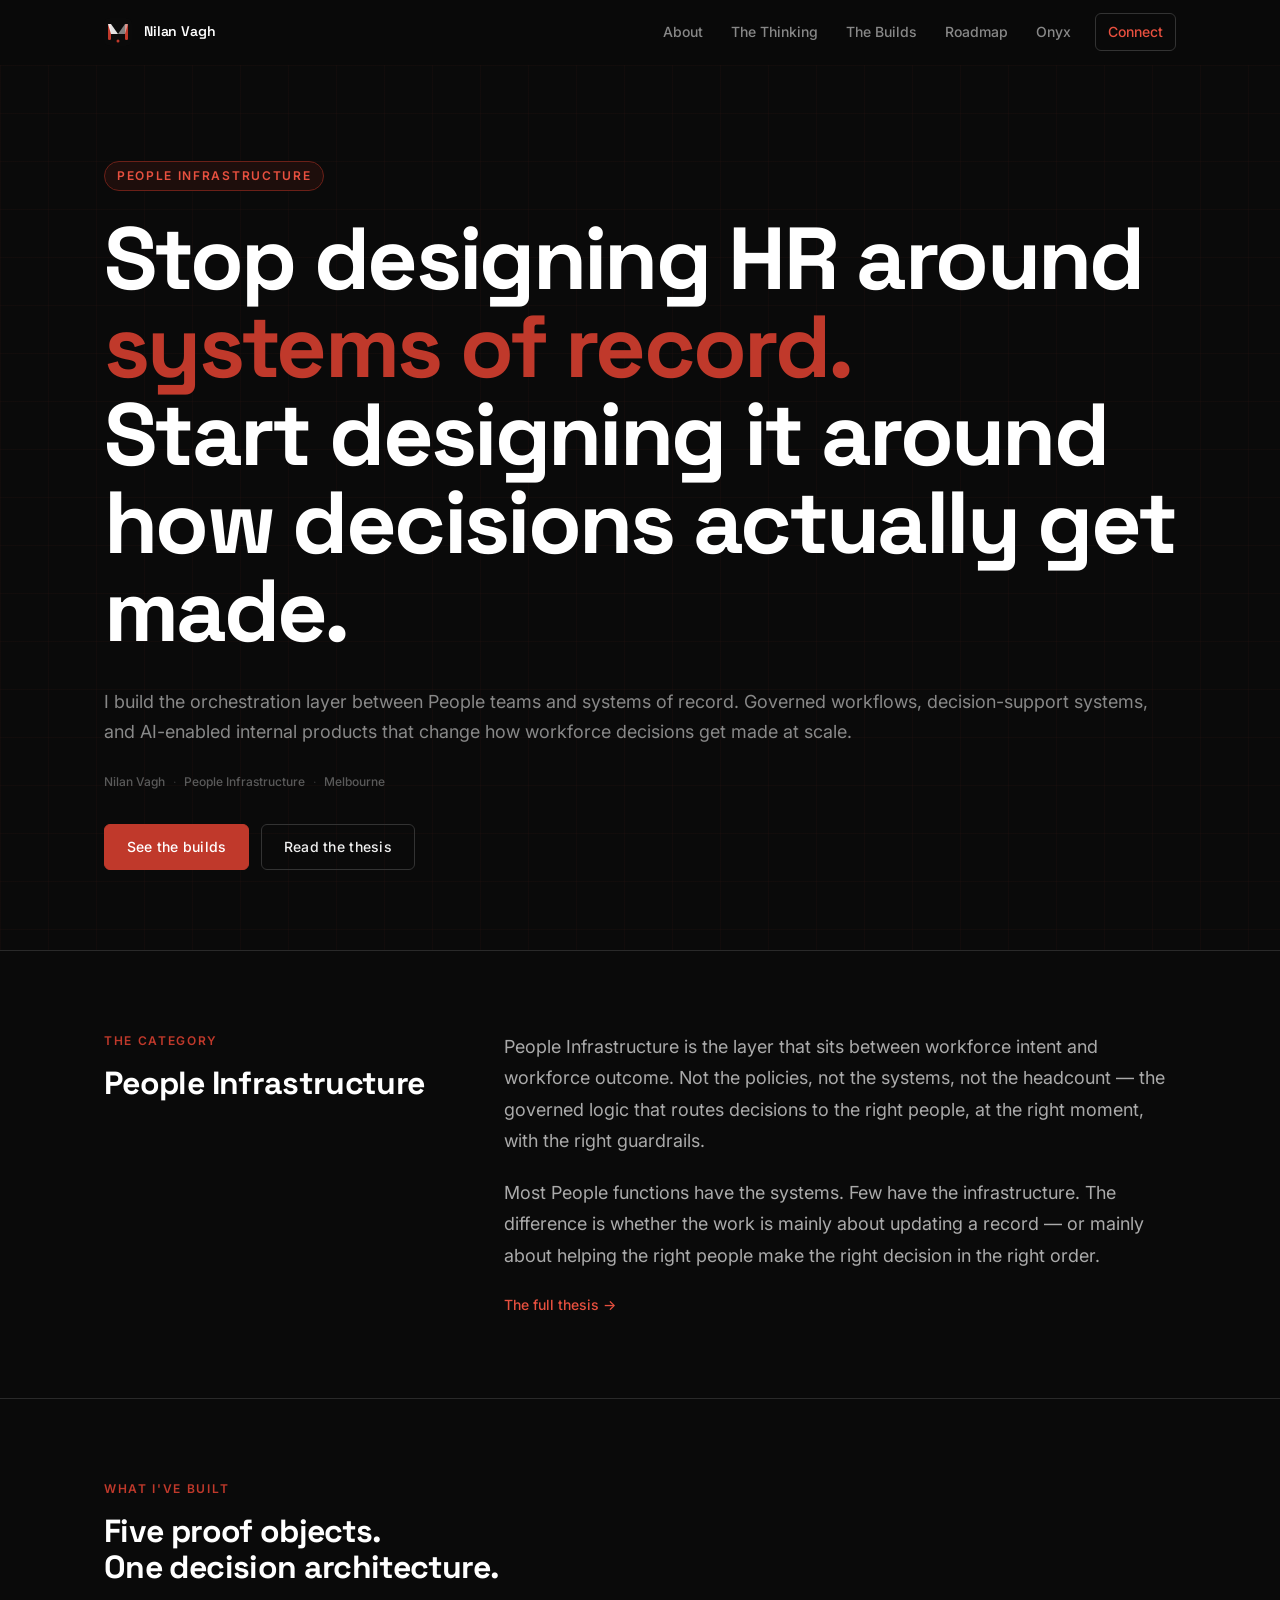
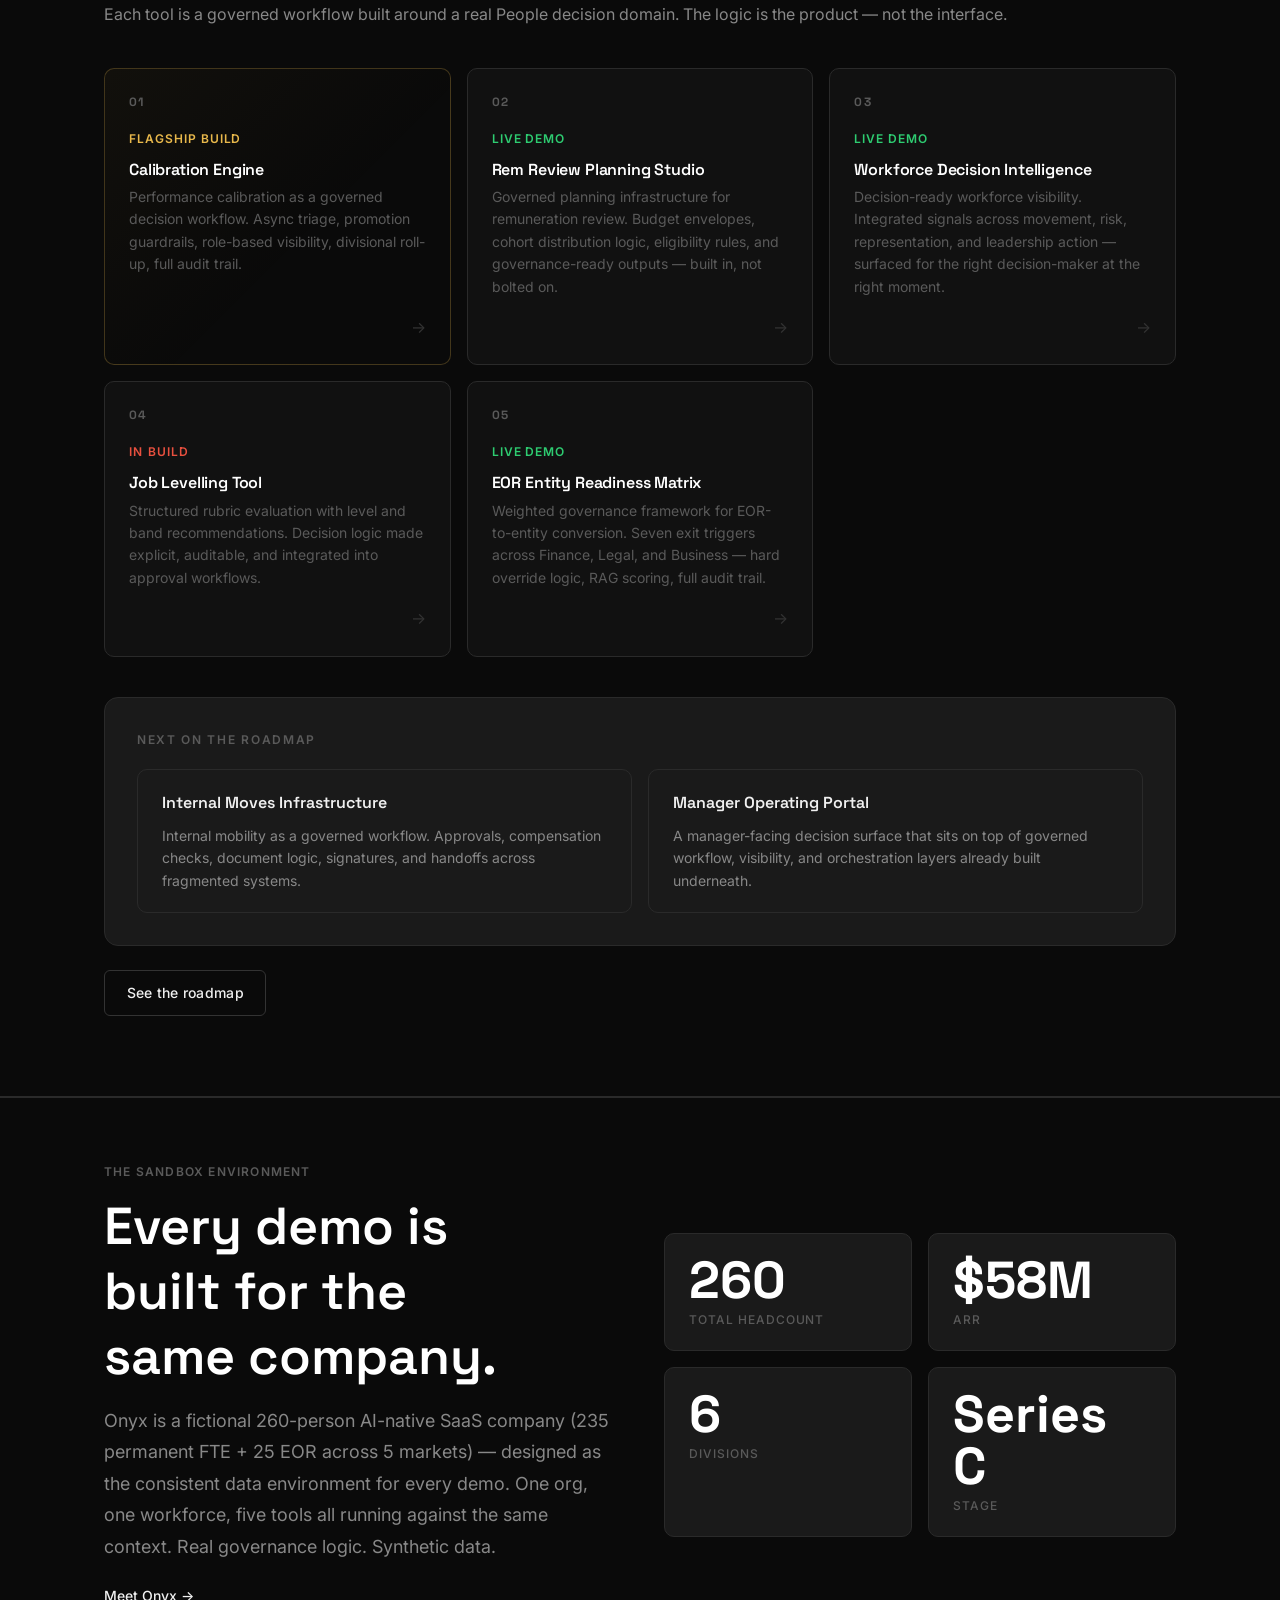
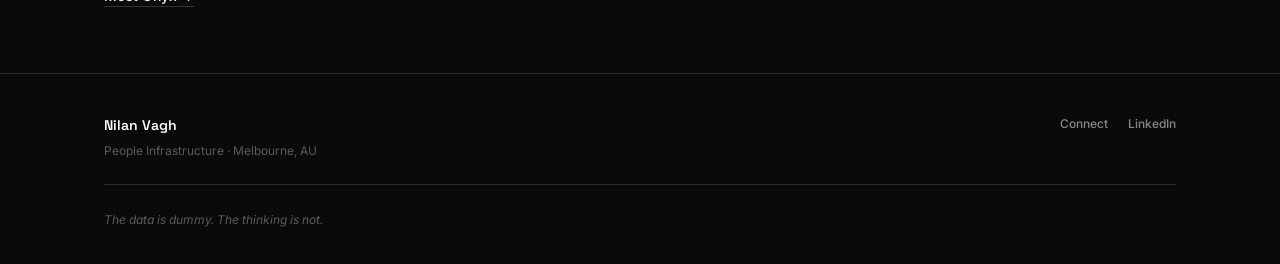
==== commit 0fc17839: "Add files via upload" ====
--- a/index.html
+++ b/index.html
@@ -130,12 +130,12 @@
         <div class="build-card-arrow" aria-hidden="true">→</div>
       </a>
 
-      <a href="builds.html#workforce-intelligence" class="build-card">
+      <a href="onyx-workforce-intelligence(3).html" target="_blank" class="build-card">
         <div class="build-card-number">03</div>
         <div class="build-card-content">
-          <div class="build-card-status build-card-status--coming">In build</div>
-          <h3 class="build-card-title">Workforce Intelligence Layer</h3>
-          <p class="build-card-desc">From descriptive headcount reporting to decision-ready visibility. Integrated signals across performance, lifecycle, and FTE — surfaced for the right decision-maker at the right moment.</p>
+          <div class="build-card-status" style="color:#2ECC71;font-size:var(--text-xs);font-weight:600;text-transform:uppercase;letter-spacing:0.08em;">Live demo</div>
+          <h3 class="build-card-title">Workforce Decision Intelligence</h3>
+          <p class="build-card-desc">Decision-ready workforce visibility. Integrated signals across movement, risk, representation, and leadership action — surfaced for the right decision-maker at the right moment.</p>
         </div>
         <div class="build-card-arrow" aria-hidden="true">→</div>
       </a>
@@ -233,4 +233,4 @@
 
 <script src="nav.js"></script>
 </body>
-</html>
+</html>
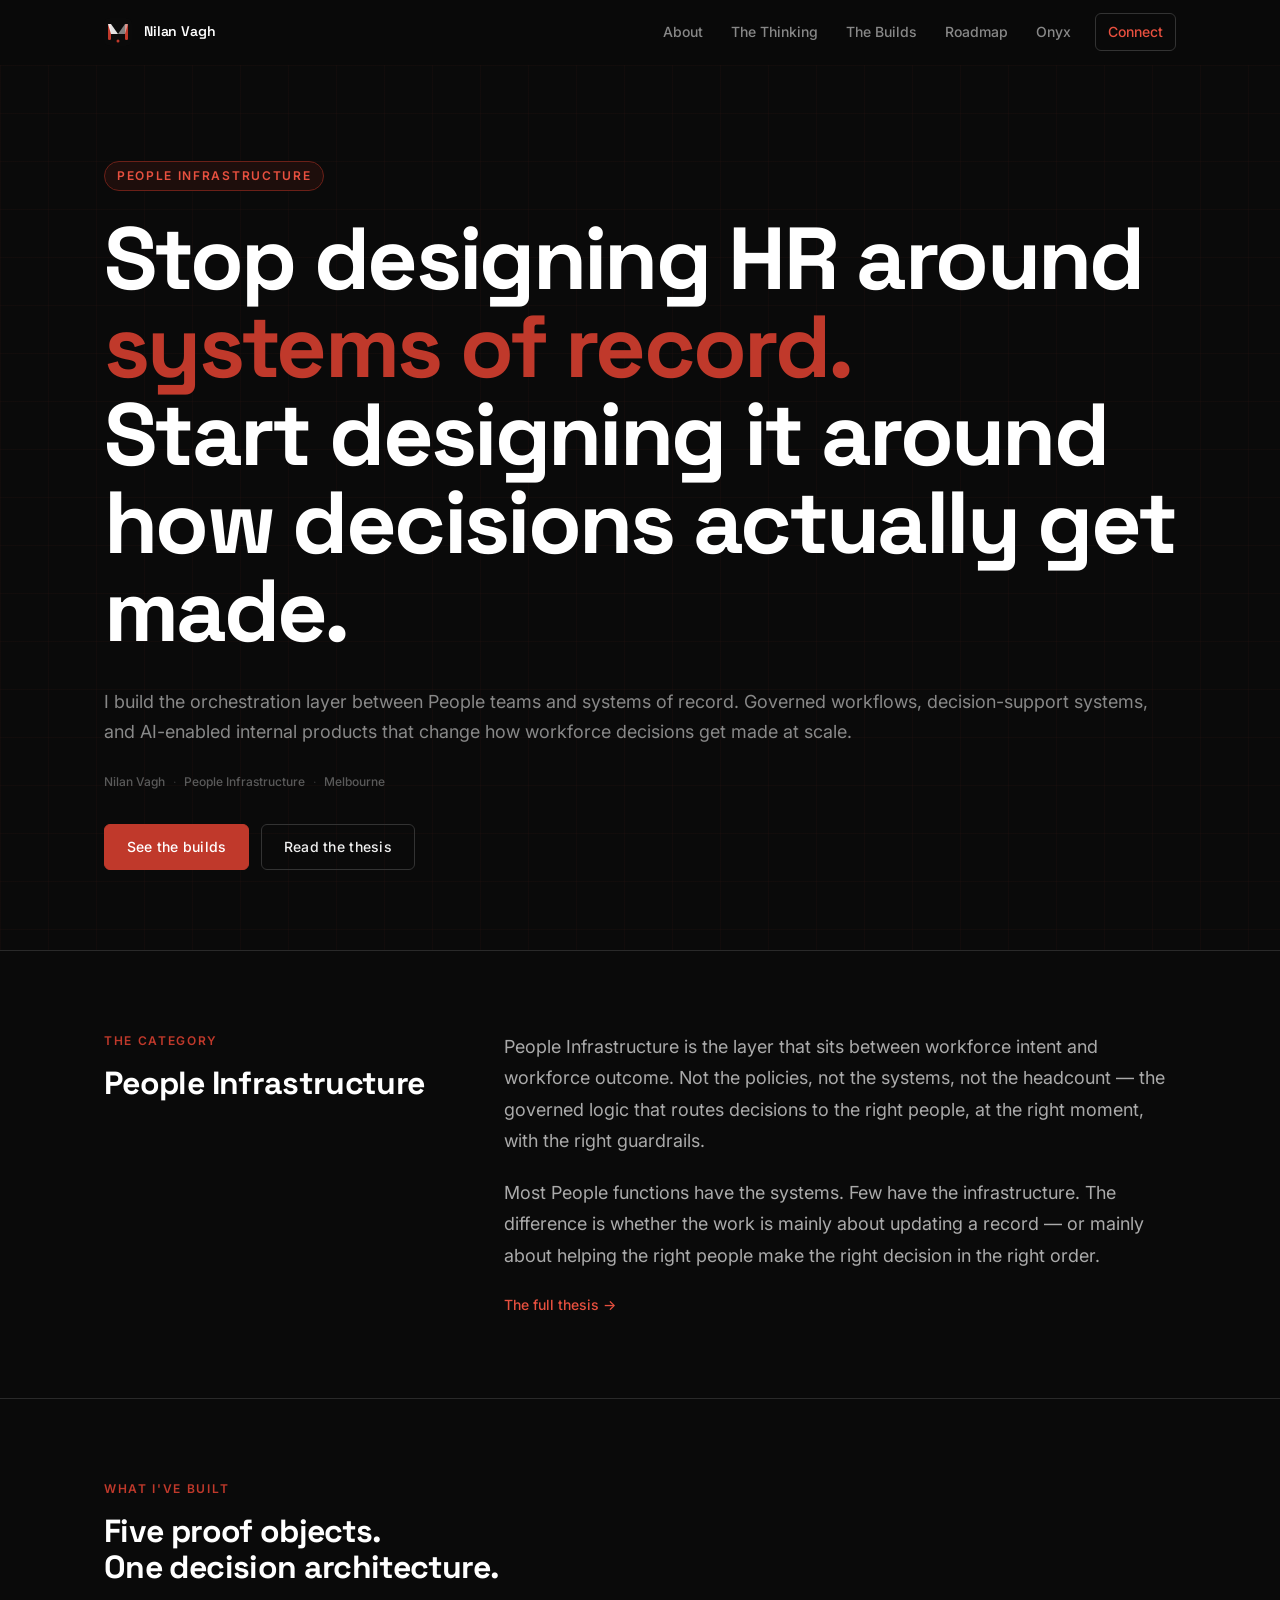
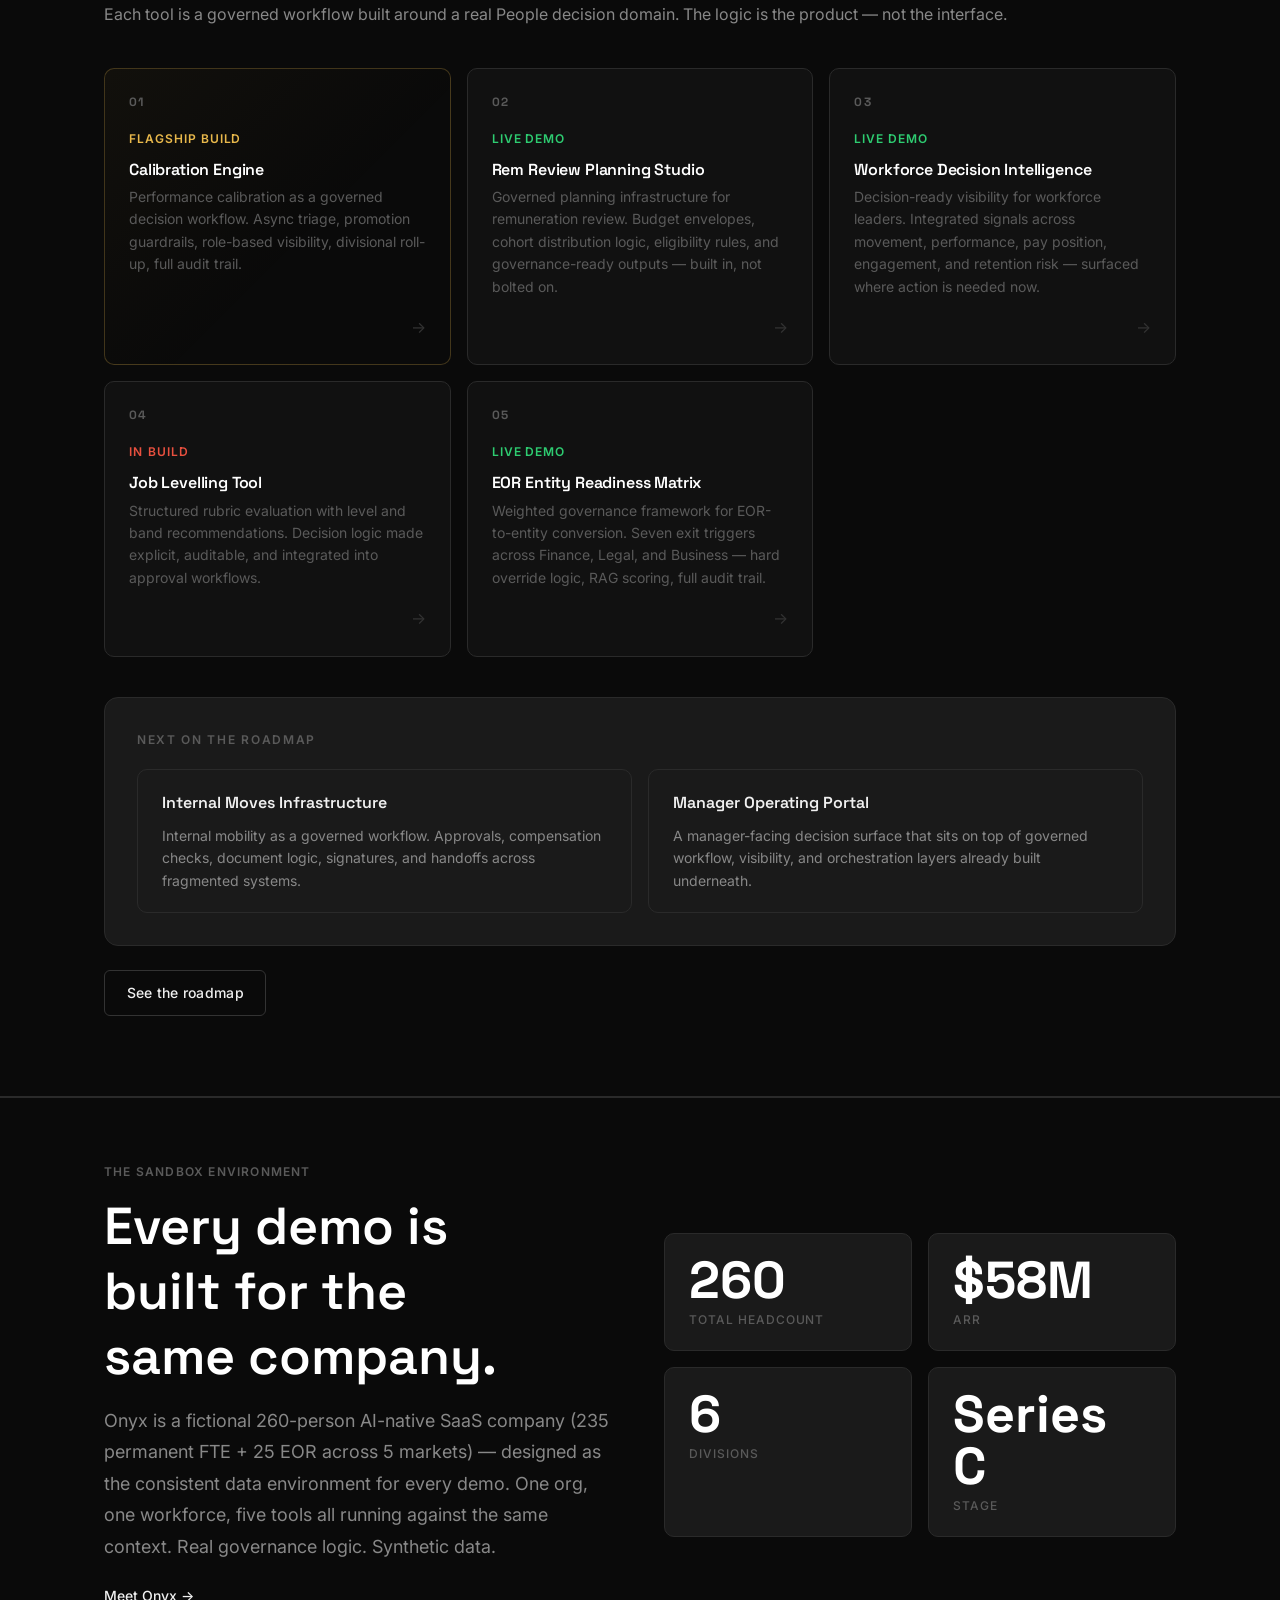
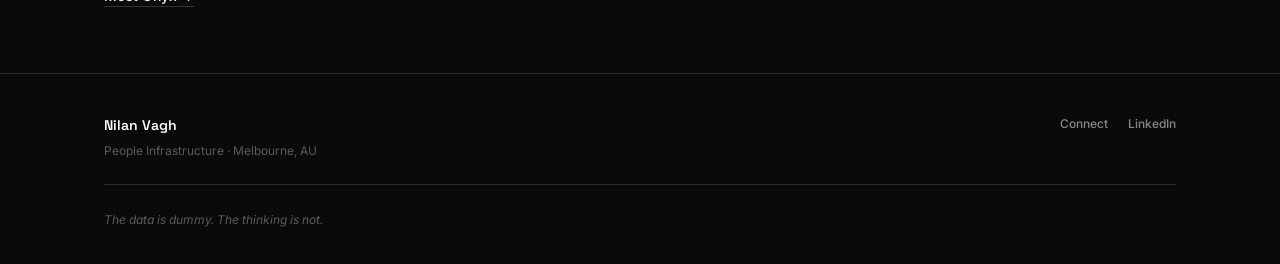
==== commit 1b875e85: "Add files via upload" ====
--- a/index.html
+++ b/index.html
@@ -130,12 +130,12 @@
         <div class="build-card-arrow" aria-hidden="true">→</div>
       </a>
 
-      <a href="onyx-workforce-intelligence(3).html" target="_blank" class="build-card">
+      <a href="onyx-workforce-intelligence.html" target="_blank" class="build-card">
         <div class="build-card-number">03</div>
         <div class="build-card-content">
           <div class="build-card-status" style="color:#2ECC71;font-size:var(--text-xs);font-weight:600;text-transform:uppercase;letter-spacing:0.08em;">Live demo</div>
           <h3 class="build-card-title">Workforce Decision Intelligence</h3>
-          <p class="build-card-desc">Decision-ready workforce visibility. Integrated signals across movement, risk, representation, and leadership action — surfaced for the right decision-maker at the right moment.</p>
+          <p class="build-card-desc">Decision-ready visibility for workforce leaders. Integrated signals across movement, performance, pay position, engagement, and retention risk — surfaced where action is needed now.</p>
         </div>
         <div class="build-card-arrow" aria-hidden="true">→</div>
       </a>
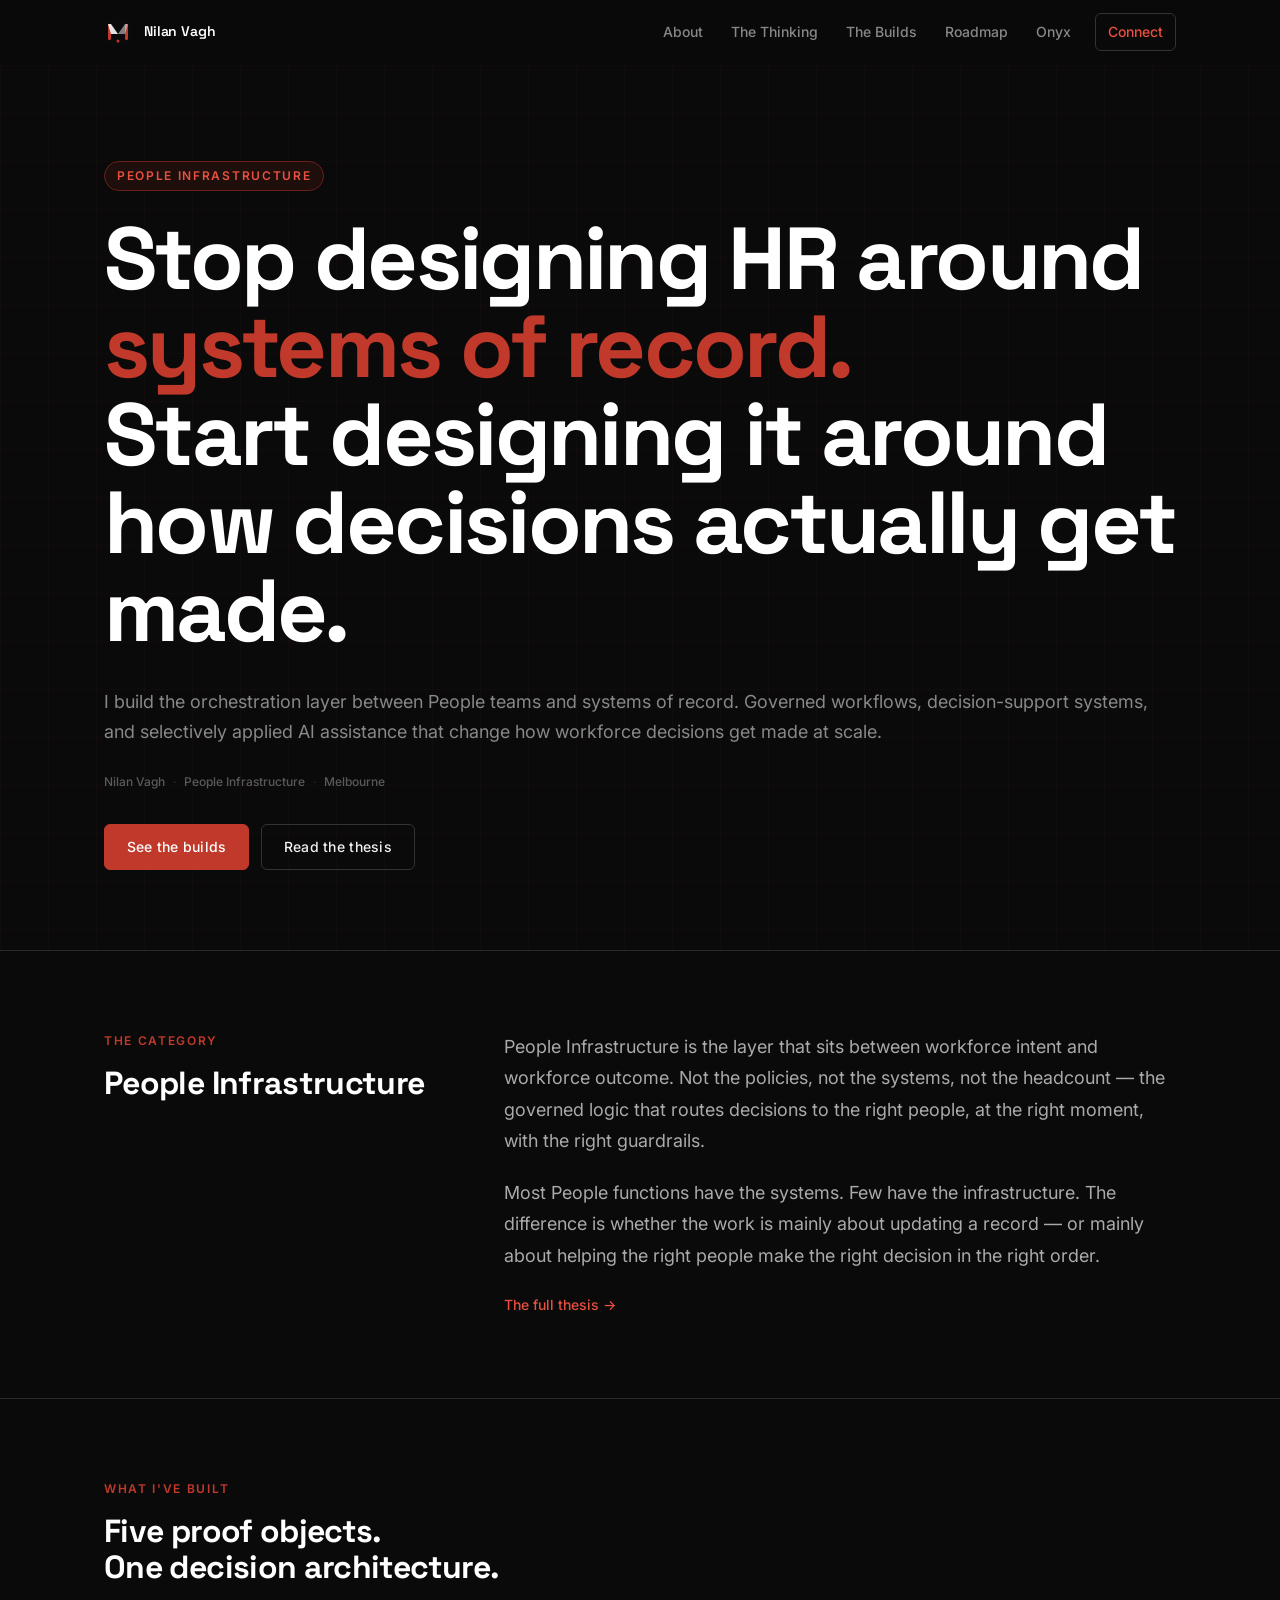
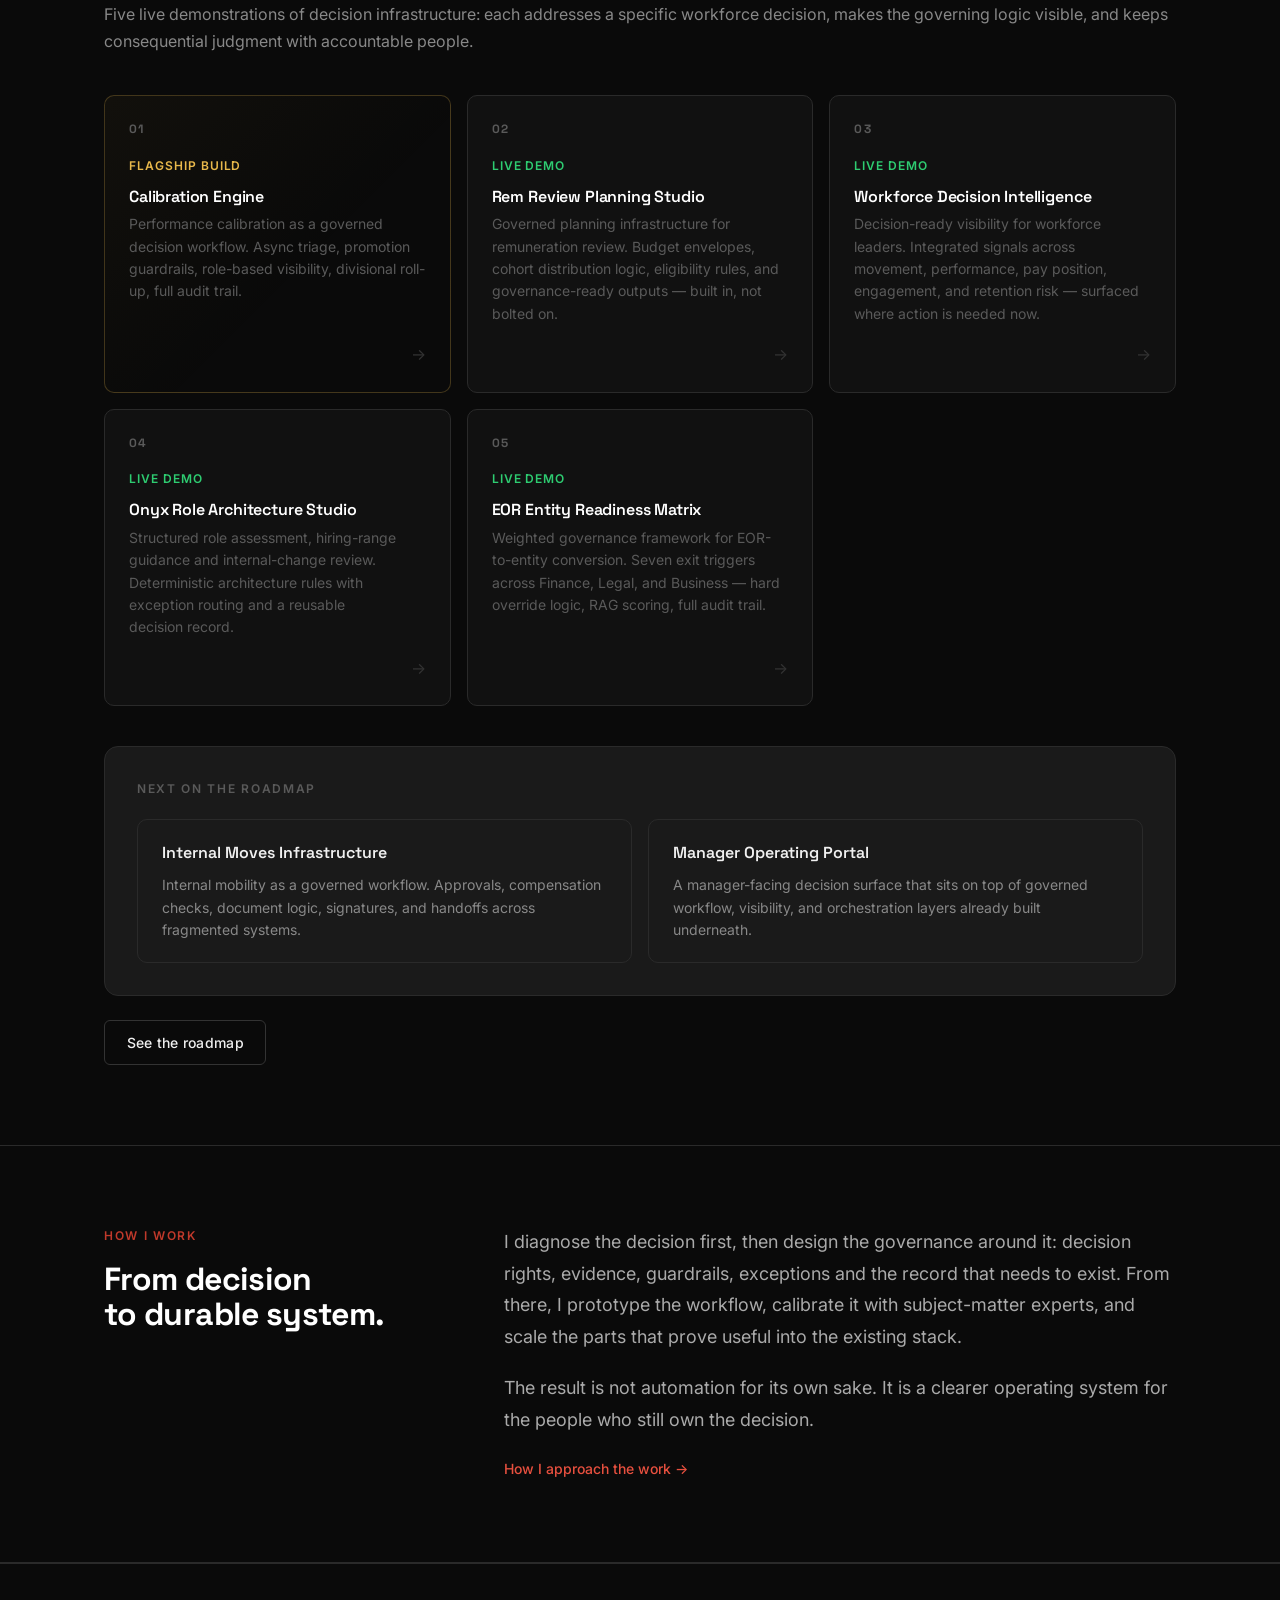
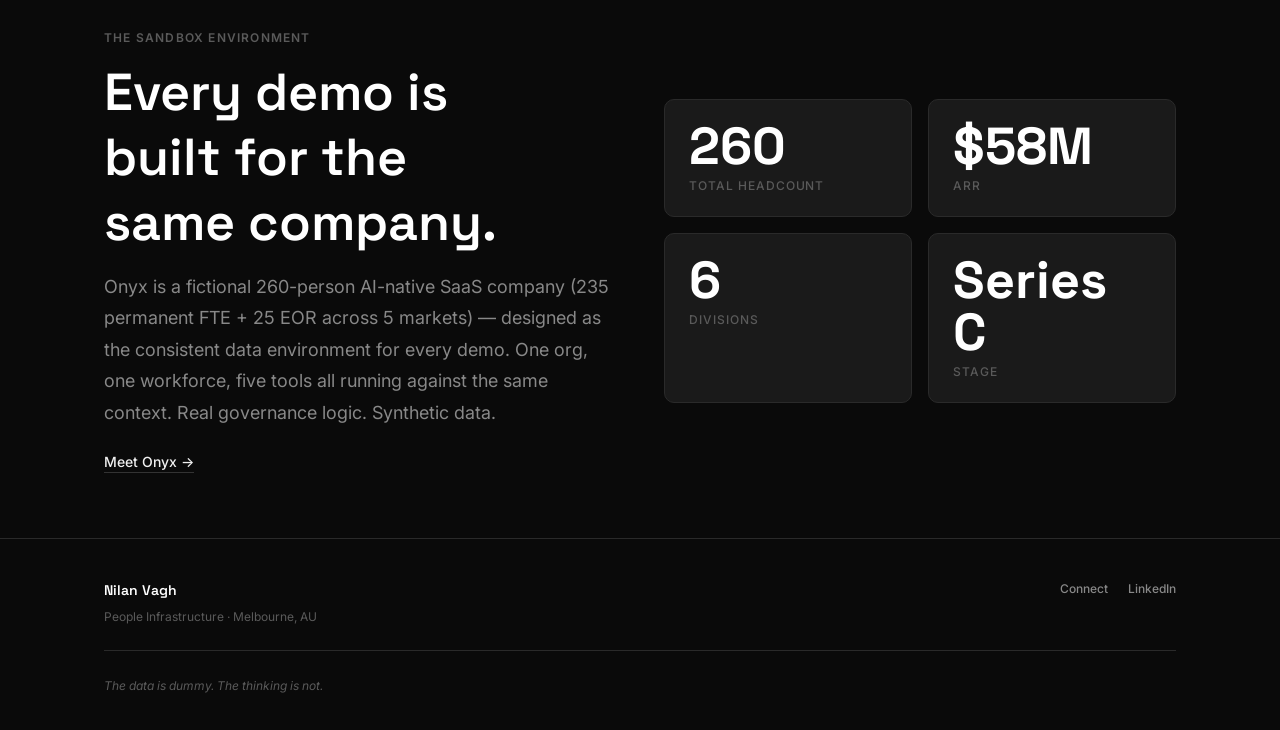
==== commit 437315ec: "Add files via upload" ====
--- a/index.html
+++ b/index.html
@@ -4,7 +4,7 @@
 <meta charset="UTF-8">
 <meta name="viewport" content="width=device-width, initial-scale=1.0">
 <title>Nilan Vagh — People Infrastructure</title>
-<meta name="description" content="Nilan Vagh builds the orchestration layer between People teams and systems of record — governed workflows, decision-support systems, and AI-enabled internal products.">
+  <meta name="description" content="Nilan Vagh builds the orchestration layer between People teams and systems of record — governed workflows, decision support, and selectively applied AI assistance.">
 <meta property="og:title" content="Nilan Vagh — People Infrastructure">
 <meta property="og:description" content="Stop designing HR around systems of record. Start designing it around how decisions actually get made.">
 <link rel="preconnect" href="https://fonts.googleapis.com">
@@ -63,7 +63,7 @@
       how decisions actually get made.
     </h1>
     <p class="hero-positioning">
-      I build the orchestration layer between People teams and systems of record. Governed workflows, decision-support systems, and AI-enabled internal products that change how workforce decisions get made at scale.
+        I build the orchestration layer between People teams and systems of record. Governed workflows, decision-support systems, and selectively applied AI assistance that change how workforce decisions get made at scale.
     </p>
     <div class="hero-meta">
       <span class="hero-meta-item">Nilan Vagh</span>
@@ -107,7 +107,7 @@
     <div class="builds-header">
       <span class="section-eyebrow">What I've built</span>
       <h2 class="section-heading">Five proof objects.<br>One decision architecture.</h2>
-      <p class="section-sub">Each tool is a governed workflow built around a real People decision domain. The logic is the product — not the interface.</p>
+      <p class="section-sub">Five live demonstrations of decision infrastructure: each addresses a specific workforce decision, makes the governing logic visible, and keeps consequential judgment with accountable people.</p>
     </div>
     <div class="builds-grid">
       <a href="calibration-onyx-demo.html" target="_blank" class="build-card build-card--live build-card--flagship">
@@ -140,17 +140,17 @@
         <div class="build-card-arrow" aria-hidden="true">→</div>
       </a>
 
-      <a href="builds.html#job-levelling" class="build-card">
+      <a href="onyx-role-architecture-studio.html" target="_blank" class="build-card">
         <div class="build-card-number">04</div>
         <div class="build-card-content">
-          <div class="build-card-status build-card-status--coming">In build</div>
-          <h3 class="build-card-title">Job Levelling Tool</h3>
-          <p class="build-card-desc">Structured rubric evaluation with level and band recommendations. Decision logic made explicit, auditable, and integrated into approval workflows.</p>
-        </div>
-        <div class="build-card-arrow" aria-hidden="true">→</div>
-      </a>
-
-      <a href="builds.html#eor-matrix" class="build-card">
+          <div class="build-card-status" style="color:#2ECC71;font-size:var(--text-xs);font-weight:600;text-transform:uppercase;letter-spacing:0.08em;">Live demo</div>
+          <h3 class="build-card-title">Onyx Role Architecture Studio</h3>
+          <p class="build-card-desc">Structured role assessment, hiring-range guidance and internal-change review. Deterministic architecture rules with exception routing and a reusable decision record.</p>
+        </div>
+        <div class="build-card-arrow" aria-hidden="true">→</div>
+      </a>
+
+        <a href="eor-matrix.html" target="_blank" class="build-card">
         <div class="build-card-number">05</div>
         <div class="build-card-content">
           <div class="build-card-status" style="color:#2ECC71;font-size:var(--text-xs);font-weight:600;text-transform:uppercase;letter-spacing:0.08em;">Live demo</div>
@@ -180,6 +180,23 @@
   </div>
 </section>
 
+<!-- HOW I WORK -->
+<section class="section-category">
+  <div class="container">
+    <div class="category-grid">
+      <div class="category-label-col">
+        <span class="section-eyebrow">How I work</span>
+        <h2 class="category-heading">From decision<br>to durable system.</h2>
+      </div>
+      <div class="category-body-col">
+        <p class="category-body">I diagnose the decision first, then design the governance around it: decision rights, evidence, guardrails, exceptions and the record that needs to exist. From there, I prototype the workflow, calibrate it with subject-matter experts, and scale the parts that prove useful into the existing stack.</p>
+        <p class="category-body">The result is not automation for its own sake. It is a clearer operating system for the people who still own the decision.</p>
+        <a href="about.html" class="text-link">How I approach the work <span aria-hidden="true">-&gt;</span></a>
+      </div>
+    </div>
+  </div>
+</section>
+
 <!-- ONYX SECTION -->
 <section class="section-onyx-note">
   <div class="container">
@@ -233,4 +250,4 @@
 
 <script src="nav.js"></script>
 </body>
-</html>+</html>
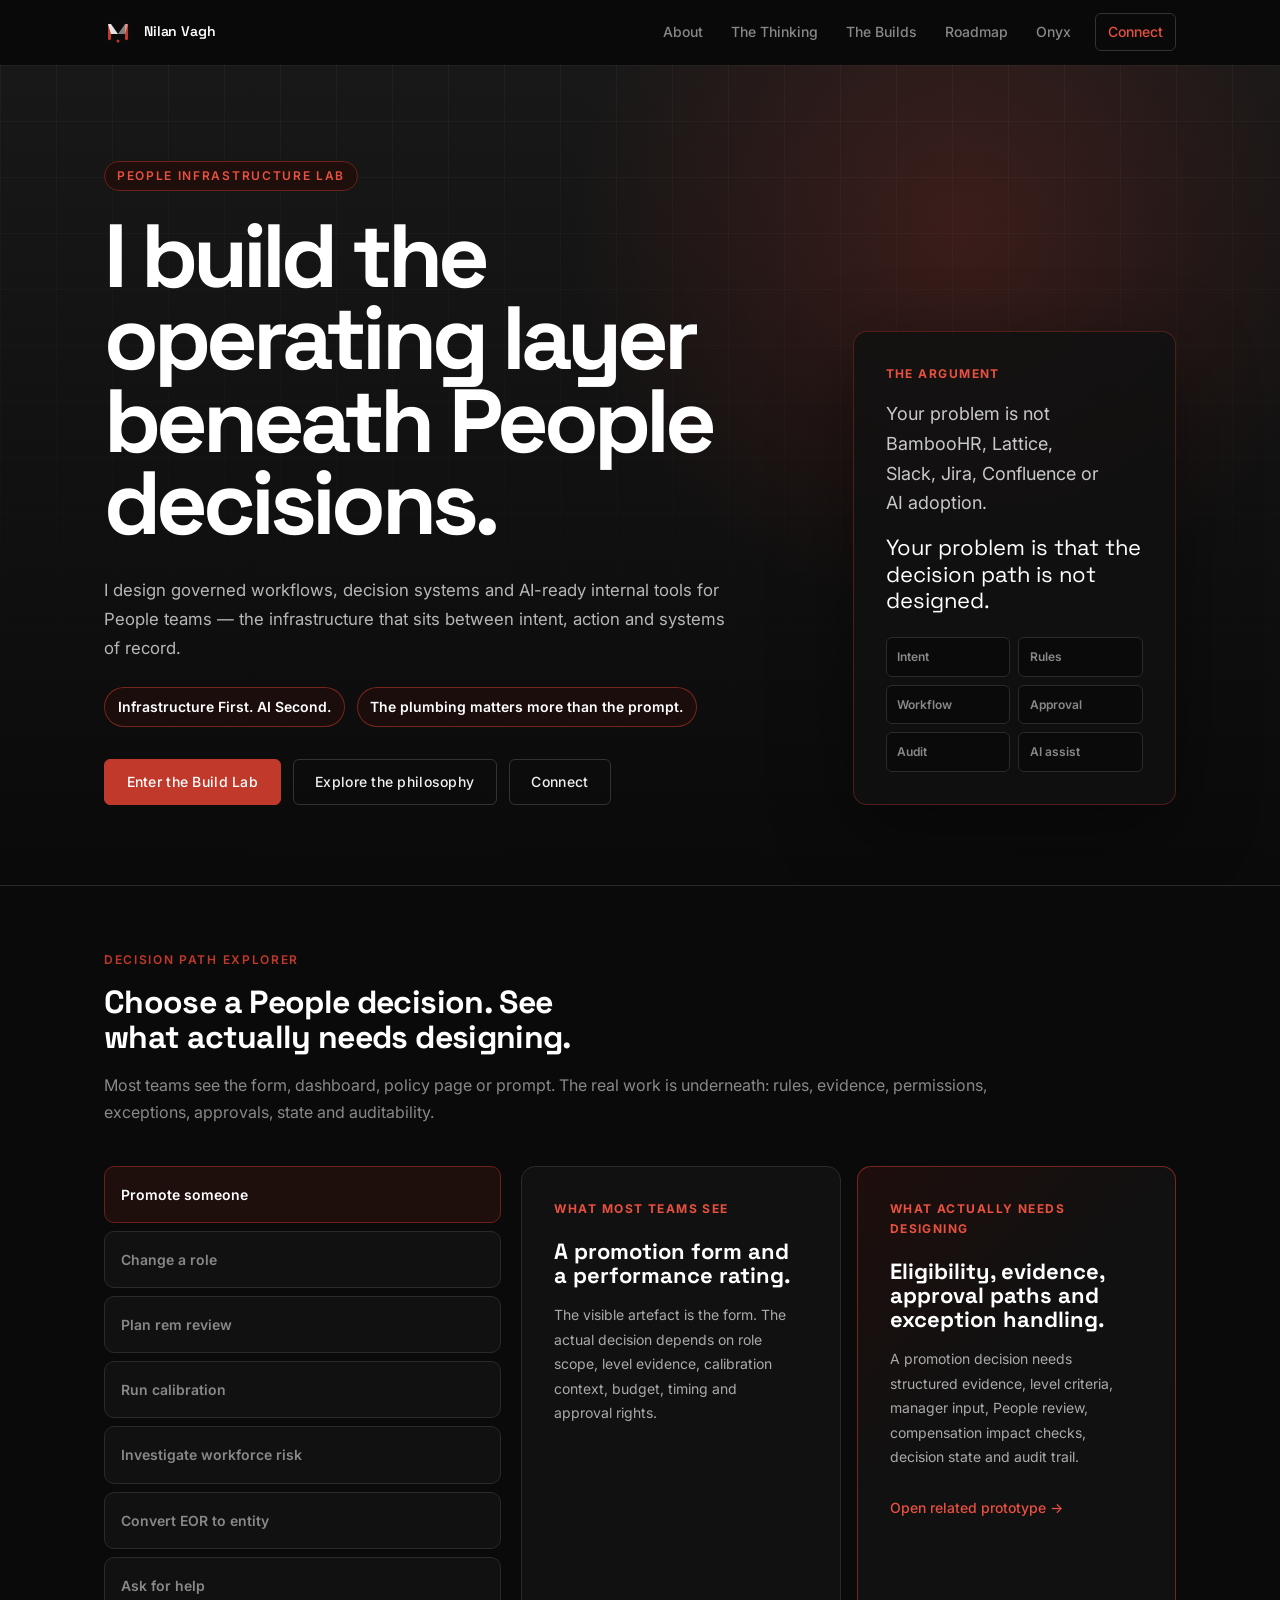
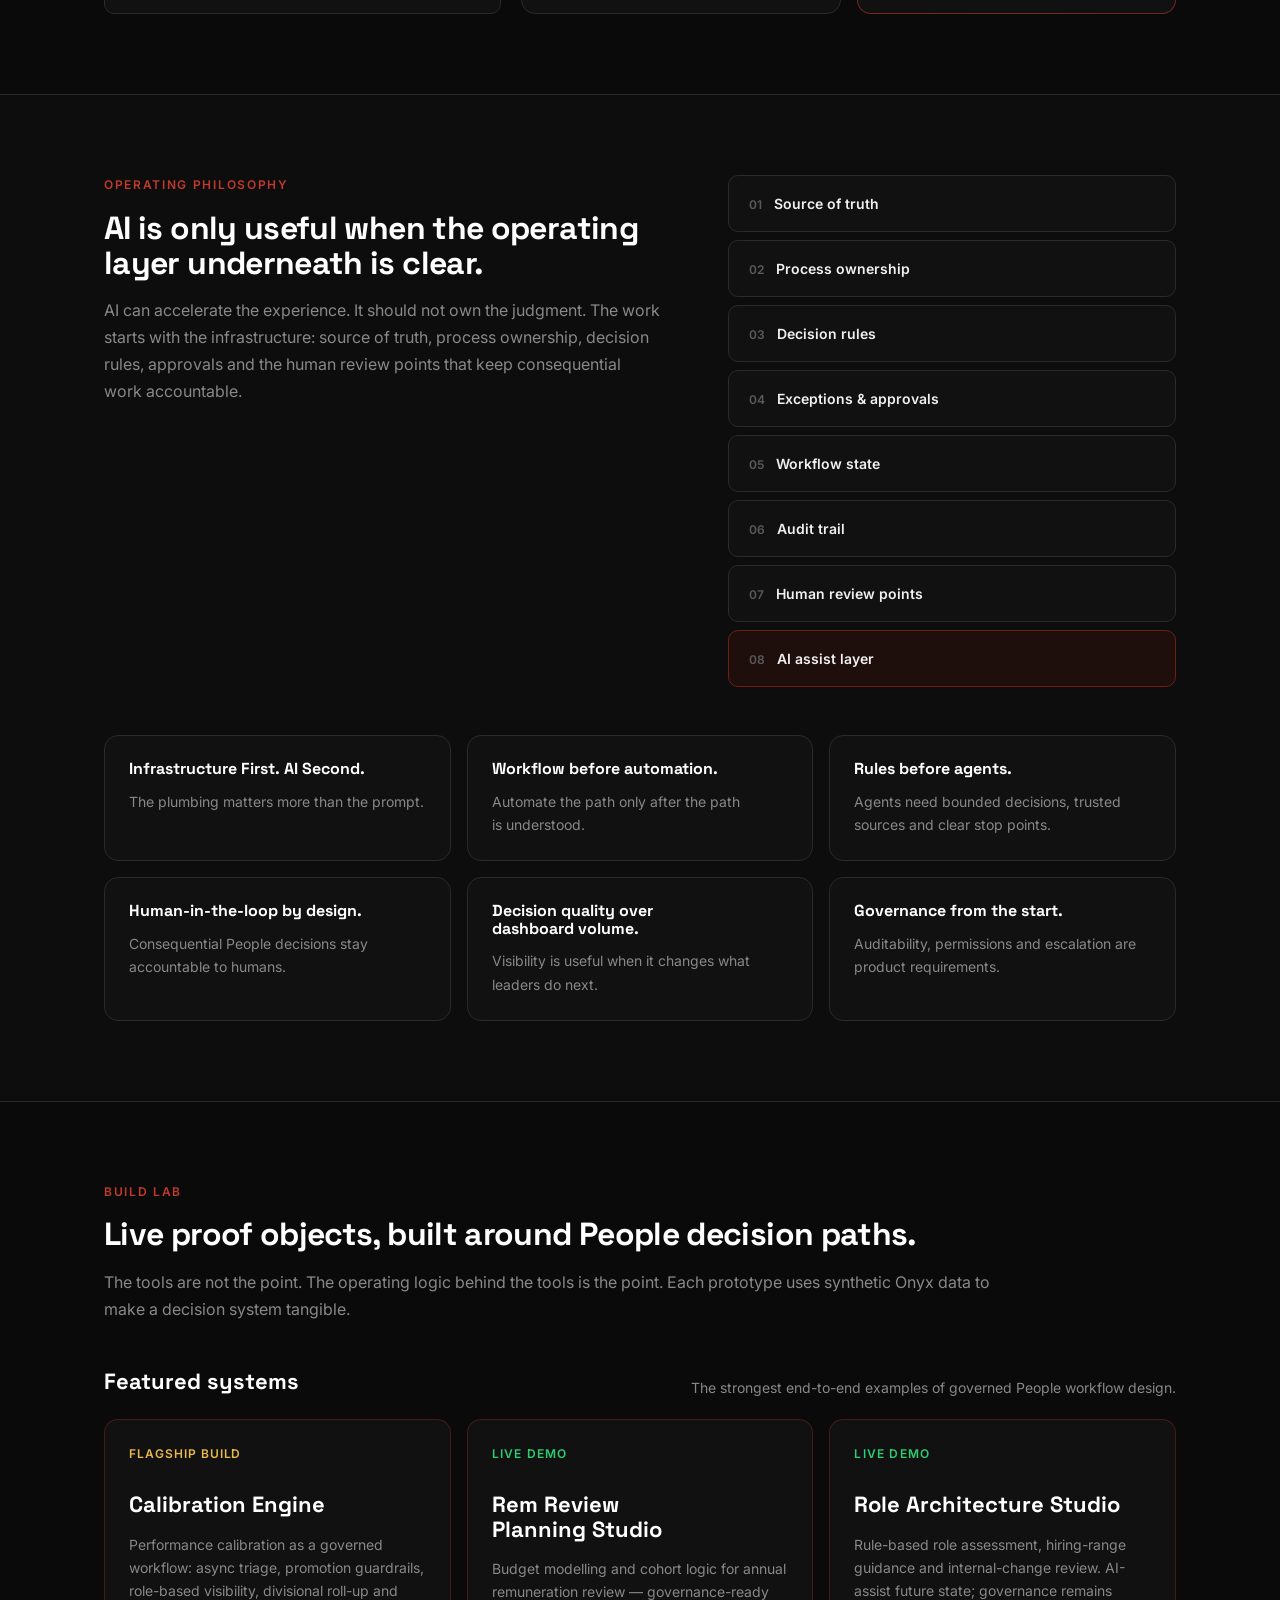
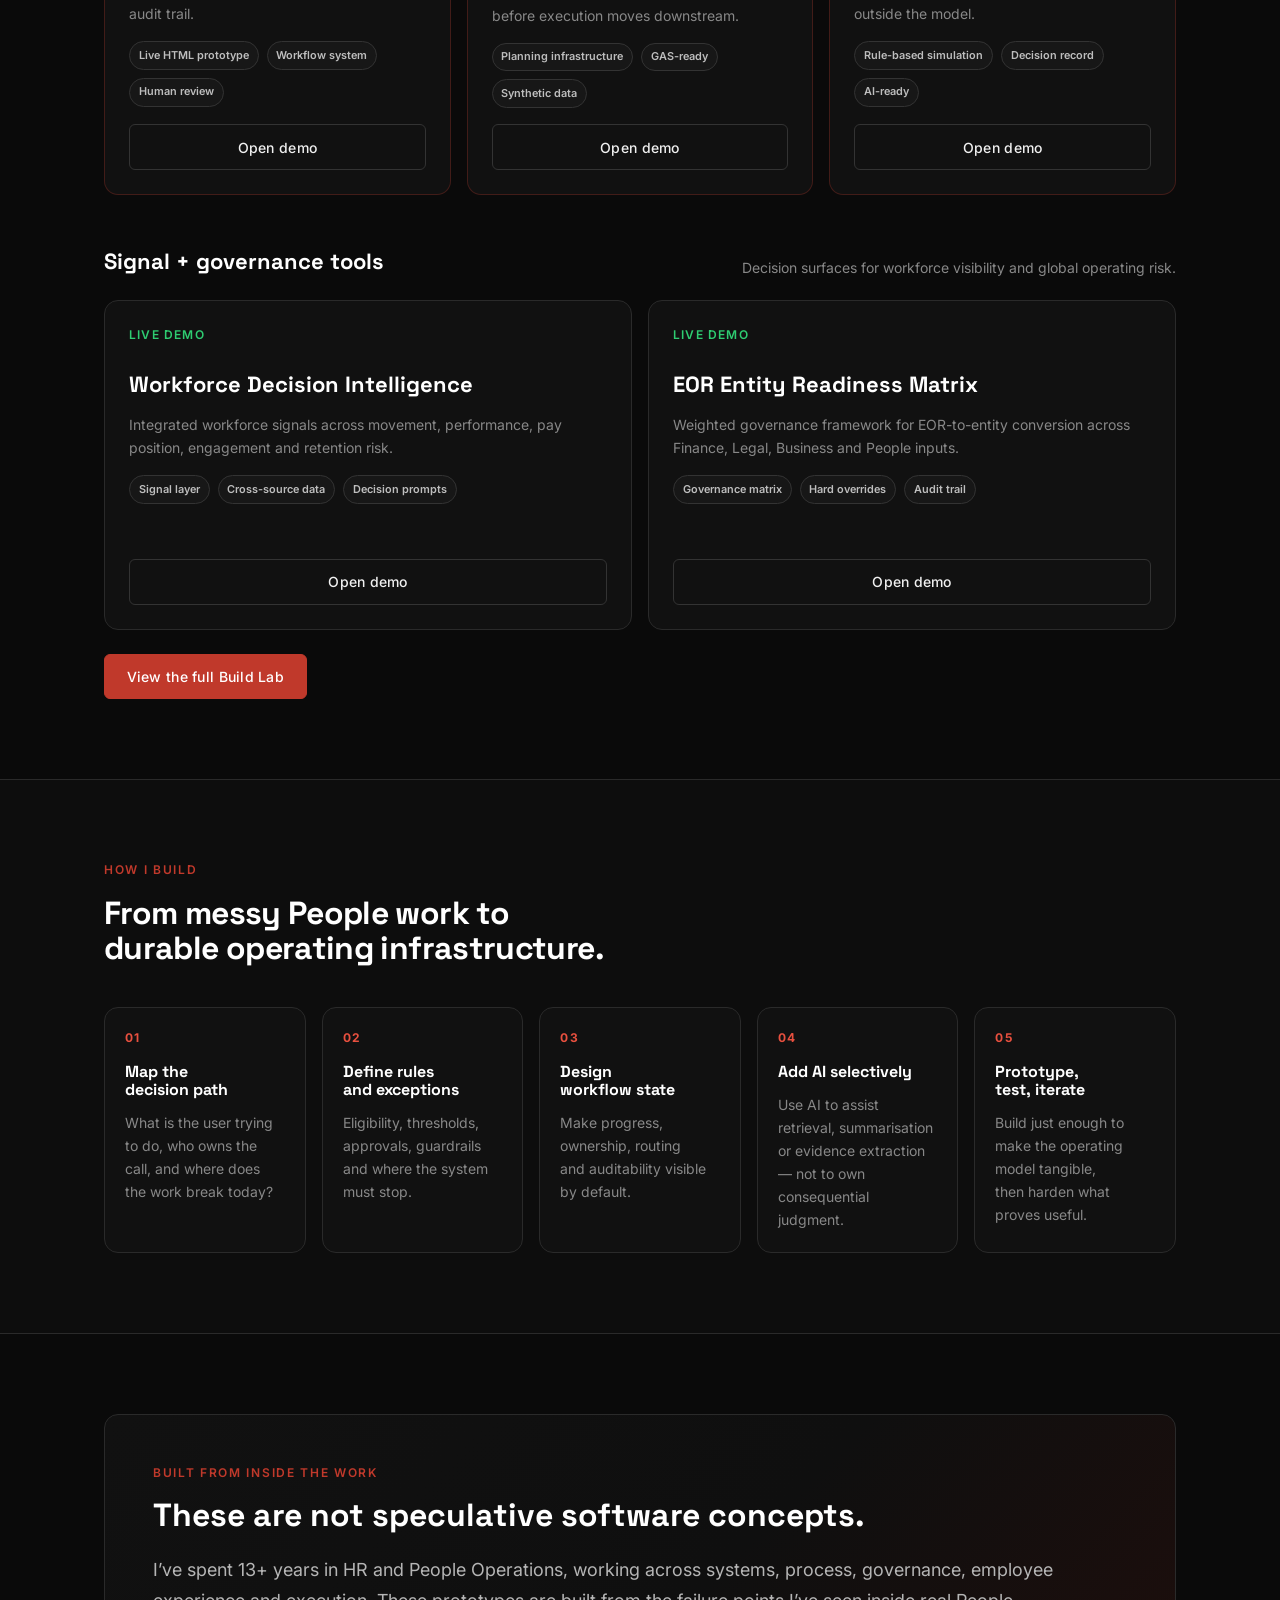
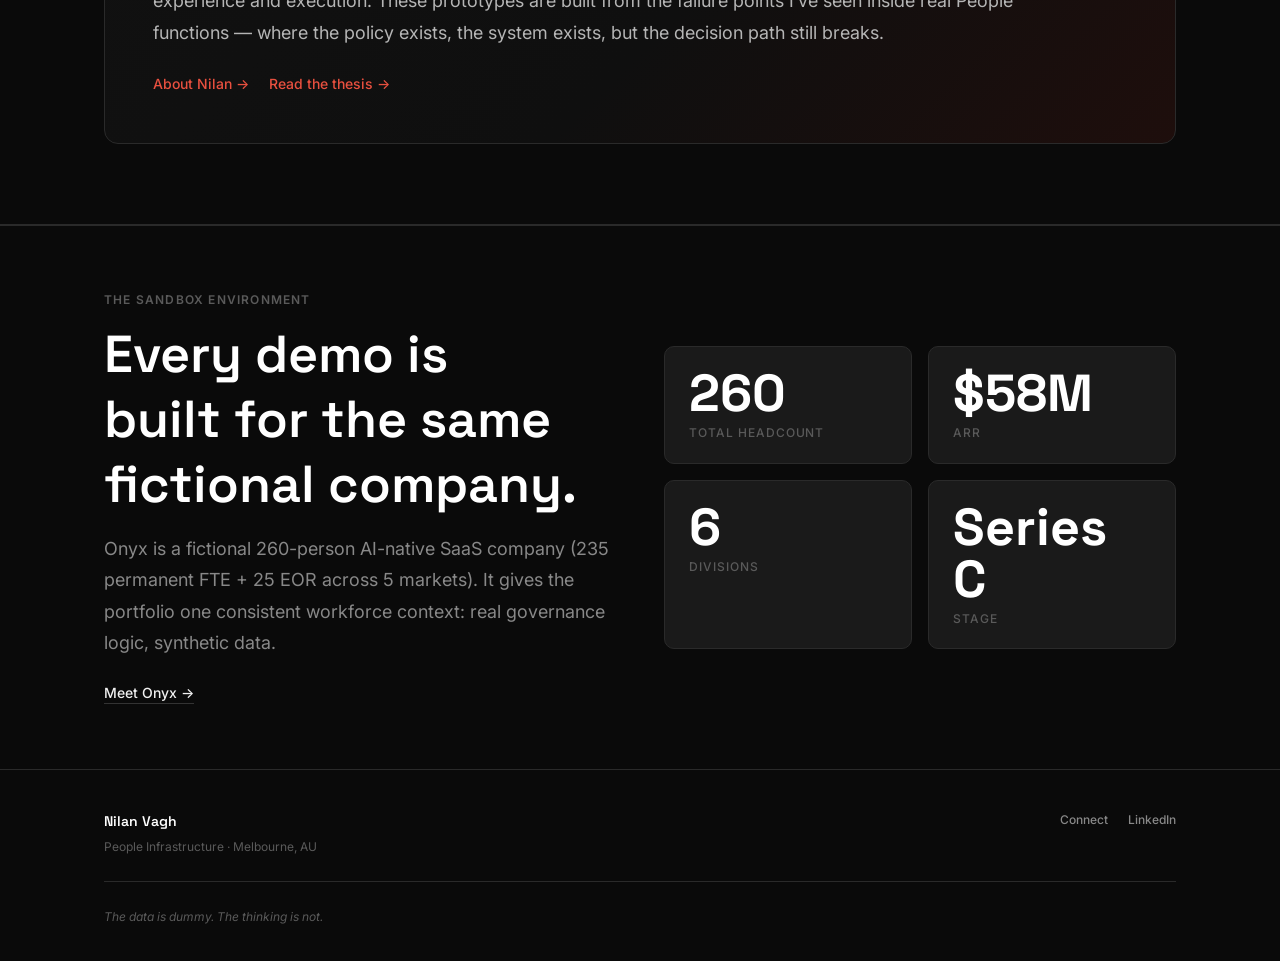
==== commit 81a0529e: "Add files via upload" ====
--- a/index.html
+++ b/index.html
@@ -3,10 +3,10 @@
 <head>
 <meta charset="UTF-8">
 <meta name="viewport" content="width=device-width, initial-scale=1.0">
-<title>Nilan Vagh — People Infrastructure</title>
-  <meta name="description" content="Nilan Vagh builds the orchestration layer between People teams and systems of record — governed workflows, decision support, and selectively applied AI assistance.">
-<meta property="og:title" content="Nilan Vagh — People Infrastructure">
-<meta property="og:description" content="Stop designing HR around systems of record. Start designing it around how decisions actually get made.">
+<title>Nilan Vagh — People Infrastructure Lab</title>
+<meta name="description" content="Nilan Vagh builds the operating layer beneath People decisions: governed workflows, decision systems and AI-ready internal tools for People teams.">
+<meta property="og:title" content="Nilan Vagh — People Infrastructure Lab">
+<meta property="og:description" content="Infrastructure First. AI Second. The plumbing matters more than the prompt.">
 <link rel="preconnect" href="https://fonts.googleapis.com">
 <link rel="preconnect" href="https://fonts.gstatic.com" crossorigin>
 <link href="https://fonts.googleapis.com/css2?family=Inter:wght@300;400;500;600&family=Space+Grotesk:wght@400;500;600;700&display=swap" rel="stylesheet">
@@ -14,7 +14,6 @@
 </head>
 <body>
 
-<!-- NAV -->
 <header class="site-nav" id="site-nav">
   <div class="nav-inner">
     <a href="index.html" class="nav-logo">
@@ -50,201 +49,216 @@
   </div>
 </header>
 
-<!-- HERO -->
-<section class="hero">
-  <div class="hero-inner">
-    <div class="hero-eyebrow">
-      <span class="eyebrow-tag">People Infrastructure</span>
-    </div>
-    <h1 class="hero-thesis">
-      Stop designing HR around<br>
-      <span class="hero-thesis--accent">systems of record.</span><br>
-      Start designing it around<br>
-      how decisions actually get made.
-    </h1>
-    <p class="hero-positioning">
-        I build the orchestration layer between People teams and systems of record. Governed workflows, decision-support systems, and selectively applied AI assistance that change how workforce decisions get made at scale.
-    </p>
-    <div class="hero-meta">
-      <span class="hero-meta-item">Nilan Vagh</span>
-      <span class="hero-meta-sep">·</span>
-      <span class="hero-meta-item">People Infrastructure</span>
-      <span class="hero-meta-sep">·</span>
-      <span class="hero-meta-item">Melbourne</span>
-    </div>
-    <div class="hero-actions">
-      <a href="builds.html" class="btn btn--primary">See the builds</a>
-      <a href="thinking.html" class="btn btn--ghost">Read the thesis</a>
-    </div>
-  </div>
-  <div class="hero-grid-overlay" aria-hidden="true"></div>
-</section>
-
-<!-- CATEGORY DEFINITION -->
-<section class="section-category">
-  <div class="container">
-    <div class="category-grid">
-      <div class="category-label-col">
-        <span class="section-eyebrow">The category</span>
-        <h2 class="category-heading">People Infrastructure</h2>
-      </div>
-      <div class="category-body-col">
-        <p class="category-body">
-          People Infrastructure is the layer that sits between workforce intent and workforce outcome. Not the policies, not the systems, not the headcount — the governed logic that routes decisions to the right people, at the right moment, with the right guardrails.
-        </p>
-        <p class="category-body">
-          Most People functions have the systems. Few have the infrastructure. The difference is whether the work is mainly about updating a record — or mainly about helping the right people make the right decision in the right order.
-        </p>
-        <a href="thinking.html" class="text-link">The full thesis <span aria-hidden="true">→</span></a>
-      </div>
-    </div>
-  </div>
-</section>
-
-<!-- WHAT I'VE BUILT -->
-<section class="section-builds-preview">
-  <div class="container">
-    <div class="builds-header">
-      <span class="section-eyebrow">What I've built</span>
-      <h2 class="section-heading">Five proof objects.<br>One decision architecture.</h2>
-      <p class="section-sub">Five live demonstrations of decision infrastructure: each addresses a specific workforce decision, makes the governing logic visible, and keeps consequential judgment with accountable people.</p>
-    </div>
-    <div class="builds-grid">
-      <a href="calibration-onyx-demo.html" target="_blank" class="build-card build-card--live build-card--flagship">
-        <div class="build-card-number">01</div>
-        <div class="build-card-content">
+<main>
+  <section class="v2-hero" id="top">
+    <div class="v2-hero-grid" aria-hidden="true"></div>
+    <div class="container v2-hero-inner">
+      <div class="v2-hero-copy">
+        <span class="eyebrow-tag">People Infrastructure Lab</span>
+        <h1 class="v2-hero-title">I build the operating layer beneath People decisions.</h1>
+        <p class="v2-hero-subtitle">I design governed workflows, decision systems and AI-ready internal tools for People teams — the infrastructure that sits between intent, action and systems of record.</p>
+        <div class="v2-manifesto-line">
+          <span>Infrastructure First. AI Second.</span>
+          <span>The plumbing matters more than the prompt.</span>
+        </div>
+        <div class="hero-actions">
+          <a href="builds.html" class="btn btn--primary">Enter the Build Lab</a>
+          <a href="#philosophy" class="btn btn--ghost">Explore the philosophy</a>
+          <a href="connect.html" class="btn btn--ghost">Connect</a>
+        </div>
+      </div>
+      <aside class="v2-hero-panel" aria-label="People Infrastructure thesis">
+        <div class="panel-kicker">The argument</div>
+        <p>Your problem is not BambooHR, Lattice, Slack, Jira, Confluence or AI adoption.</p>
+        <p class="panel-emphasis">Your problem is that the decision path is not designed.</p>
+        <div class="mini-flow" aria-label="Decision path flow">
+          <span>Intent</span><span>Rules</span><span>Workflow</span><span>Approval</span><span>Audit</span><span>AI assist</span>
+        </div>
+      </aside>
+    </div>
+  </section>
+
+  <section class="v2-section v2-section--tight" id="decision-path">
+    <div class="container">
+      <div class="v2-section-header">
+        <span class="section-eyebrow">Decision Path Explorer</span>
+        <h2 class="section-heading">Choose a People decision. See what actually needs designing.</h2>
+        <p class="section-sub">Most teams see the form, dashboard, policy page or prompt. The real work is underneath: rules, evidence, permissions, exceptions, approvals, state and auditability.</p>
+      </div>
+      <div class="decision-explorer" data-decision-explorer>
+        <div class="decision-tabs" role="tablist" aria-label="People decisions">
+          <button class="decision-tab is-active" data-decision="promote" type="button">Promote someone</button>
+          <button class="decision-tab" data-decision="role" type="button">Change a role</button>
+          <button class="decision-tab" data-decision="rem" type="button">Plan rem review</button>
+          <button class="decision-tab" data-decision="calibration" type="button">Run calibration</button>
+          <button class="decision-tab" data-decision="risk" type="button">Investigate workforce risk</button>
+          <button class="decision-tab" data-decision="eor" type="button">Convert EOR to entity</button>
+          <button class="decision-tab" data-decision="help" type="button">Ask for help</button>
+        </div>
+        <div class="decision-output" aria-live="polite">
+          <div class="decision-card">
+            <span class="decision-label">What most teams see</span>
+            <h3 id="decision-surface-title">A promotion form and a performance rating.</h3>
+            <p id="decision-surface-copy">The visible artefact is the form. The actual decision depends on role scope, level evidence, calibration context, budget, timing and approval rights.</p>
+          </div>
+          <div class="decision-card decision-card--active">
+            <span class="decision-label">What actually needs designing</span>
+            <h3 id="decision-infra-title">Eligibility, evidence, approval paths and exception handling.</h3>
+            <p id="decision-infra-copy">A promotion decision needs structured evidence, level criteria, manager input, People review, compensation impact checks, decision state and audit trail.</p>
+            <a id="decision-link" class="text-link" href="calibration-onyx-demo.html" target="_blank">Open related prototype →</a>
+          </div>
+        </div>
+      </div>
+    </div>
+  </section>
+
+  <section class="v2-section v2-section--alt" id="philosophy">
+    <div class="container">
+      <div class="v2-split">
+        <div>
+          <span class="section-eyebrow">Operating philosophy</span>
+          <h2 class="section-heading">AI is only useful when the operating layer underneath is clear.</h2>
+          <p class="section-sub">AI can accelerate the experience. It should not own the judgment. The work starts with the infrastructure: source of truth, process ownership, decision rules, approvals and the human review points that keep consequential work accountable.</p>
+        </div>
+        <div class="stack-visual" aria-label="Infrastructure first stack">
+          <div class="stack-layer">Source of truth</div>
+          <div class="stack-layer">Process ownership</div>
+          <div class="stack-layer">Decision rules</div>
+          <div class="stack-layer">Exceptions & approvals</div>
+          <div class="stack-layer">Workflow state</div>
+          <div class="stack-layer">Audit trail</div>
+          <div class="stack-layer">Human review points</div>
+          <div class="stack-layer stack-layer--ai">AI assist layer</div>
+        </div>
+      </div>
+      <div class="principle-grid">
+        <div class="principle-card"><h3>Infrastructure First. AI Second.</h3><p>The plumbing matters more than the prompt.</p></div>
+        <div class="principle-card"><h3>Workflow before automation.</h3><p>Automate the path only after the path is understood.</p></div>
+        <div class="principle-card"><h3>Rules before agents.</h3><p>Agents need bounded decisions, trusted sources and clear stop points.</p></div>
+        <div class="principle-card"><h3>Human-in-the-loop by design.</h3><p>Consequential People decisions stay accountable to humans.</p></div>
+        <div class="principle-card"><h3>Decision quality over dashboard volume.</h3><p>Visibility is useful when it changes what leaders do next.</p></div>
+        <div class="principle-card"><h3>Governance from the start.</h3><p>Auditability, permissions and escalation are product requirements.</p></div>
+      </div>
+    </div>
+  </section>
+
+  <section class="v2-section" id="build-lab-preview">
+    <div class="container">
+      <div class="v2-section-header">
+        <span class="section-eyebrow">Build Lab</span>
+        <h2 class="section-heading">Live proof objects, built around People decision paths.</h2>
+        <p class="section-sub">The tools are not the point. The operating logic behind the tools is the point. Each prototype uses synthetic Onyx data to make a decision system tangible.</p>
+      </div>
+
+      <div class="lab-group-heading">
+        <span>Featured systems</span>
+        <p>The strongest end-to-end examples of governed People workflow design.</p>
+      </div>
+      <div class="v2-build-grid v2-build-grid--featured">
+        <article class="v2-build-card v2-build-card--featured">
           <div class="build-card-status build-card-status--flagship">Flagship build</div>
-          <h3 class="build-card-title">Calibration Engine</h3>
-          <p class="build-card-desc">Performance calibration as a governed decision workflow. Async triage, promotion guardrails, role-based visibility, divisional roll-up, full audit trail.</p>
-        </div>
-        <div class="build-card-arrow" aria-hidden="true">→</div>
-      </a>
-
-      <a href="rem-review-demo.html" target="_blank" class="build-card">
-        <div class="build-card-number">02</div>
-        <div class="build-card-content">
-          <div class="build-card-status" style="color:#2ECC71;font-size:var(--text-xs);font-weight:600;text-transform:uppercase;letter-spacing:0.08em;">Live demo</div>
-          <h3 class="build-card-title">Rem Review Planning Studio</h3>
-          <p class="build-card-desc">Governed planning infrastructure for remuneration review. Budget envelopes, cohort distribution logic, eligibility rules, and governance-ready outputs — built in, not bolted on.</p>
-        </div>
-        <div class="build-card-arrow" aria-hidden="true">→</div>
-      </a>
-
-      <a href="onyx-workforce-intelligence.html" target="_blank" class="build-card">
-        <div class="build-card-number">03</div>
-        <div class="build-card-content">
-          <div class="build-card-status" style="color:#2ECC71;font-size:var(--text-xs);font-weight:600;text-transform:uppercase;letter-spacing:0.08em;">Live demo</div>
-          <h3 class="build-card-title">Workforce Decision Intelligence</h3>
-          <p class="build-card-desc">Decision-ready visibility for workforce leaders. Integrated signals across movement, performance, pay position, engagement, and retention risk — surfaced where action is needed now.</p>
-        </div>
-        <div class="build-card-arrow" aria-hidden="true">→</div>
-      </a>
-
-      <a href="onyx-role-architecture-studio.html" target="_blank" class="build-card">
-        <div class="build-card-number">04</div>
-        <div class="build-card-content">
-          <div class="build-card-status" style="color:#2ECC71;font-size:var(--text-xs);font-weight:600;text-transform:uppercase;letter-spacing:0.08em;">Live demo</div>
-          <h3 class="build-card-title">Onyx Role Architecture Studio</h3>
-          <p class="build-card-desc">Structured role assessment, hiring-range guidance and internal-change review. Deterministic architecture rules with exception routing and a reusable decision record.</p>
-        </div>
-        <div class="build-card-arrow" aria-hidden="true">→</div>
-      </a>
-
-        <a href="eor-matrix.html" target="_blank" class="build-card">
-        <div class="build-card-number">05</div>
-        <div class="build-card-content">
-          <div class="build-card-status" style="color:#2ECC71;font-size:var(--text-xs);font-weight:600;text-transform:uppercase;letter-spacing:0.08em;">Live demo</div>
-          <h3 class="build-card-title">EOR Entity Readiness Matrix</h3>
-          <p class="build-card-desc">Weighted governance framework for EOR-to-entity conversion. Seven exit triggers across Finance, Legal, and Business — hard override logic, RAG scoring, full audit trail.</p>
-        </div>
-        <div class="build-card-arrow" aria-hidden="true">→</div>
-      </a>
-    </div>
-
-    <div class="builds-in-development">
-      <span class="section-eyebrow section-eyebrow--muted">Next on the roadmap</span>
-      <div class="builds-future-row">
-        <a href="roadmap.html#internal-moves" class="build-future-item">
-          <span class="build-future-title">Internal Moves Infrastructure</span>
-          <span class="build-future-desc">Internal mobility as a governed workflow. Approvals, compensation checks, document logic, signatures, and handoffs across fragmented systems.</span>
-        </a>
-        <a href="roadmap.html#manager-portal" class="build-future-item">
-          <span class="build-future-title">Manager Operating Portal</span>
-          <span class="build-future-desc">A manager-facing decision surface that sits on top of governed workflow, visibility, and orchestration layers already built underneath.</span>
-        </a>
-      </div>
-    </div>
-    <div class="builds-footer">
-      <a href="roadmap.html" class="btn btn--ghost">See the roadmap</a>
-    </div>
-  </div>
-</section>
-
-<!-- HOW I WORK -->
-<section class="section-category">
-  <div class="container">
-    <div class="category-grid">
-      <div class="category-label-col">
-        <span class="section-eyebrow">How I work</span>
-        <h2 class="category-heading">From decision<br>to durable system.</h2>
-      </div>
-      <div class="category-body-col">
-        <p class="category-body">I diagnose the decision first, then design the governance around it: decision rights, evidence, guardrails, exceptions and the record that needs to exist. From there, I prototype the workflow, calibrate it with subject-matter experts, and scale the parts that prove useful into the existing stack.</p>
-        <p class="category-body">The result is not automation for its own sake. It is a clearer operating system for the people who still own the decision.</p>
-        <a href="about.html" class="text-link">How I approach the work <span aria-hidden="true">-&gt;</span></a>
-      </div>
-    </div>
-  </div>
-</section>
-
-<!-- ONYX SECTION -->
-<section class="section-onyx-note">
-  <div class="container">
-    <div class="onyx-note-inner">
-      <div class="onyx-note-content">
-        <span class="onyx-note-label">The sandbox environment</span>
-        <h2 class="onyx-note-heading">Every demo is built for the same company.</h2>
-        <p class="onyx-note-text">Onyx is a fictional 260-person AI-native SaaS company (235 permanent FTE + 25 EOR across 5 markets) — designed as the consistent data environment for every demo. One org, one workforce, five tools all running against the same context. Real governance logic. Synthetic data.</p>
-        <a href="onyx.html" class="onyx-note-link">Meet Onyx →</a>
-      </div>
-      <div class="onyx-note-stats">
-        <div class="onyx-note-stat">
-          <span class="onyx-note-stat-value">260</span>
-          <span class="onyx-note-stat-label">Total headcount</span>
-        </div>
-        <div class="onyx-note-stat">
-          <span class="onyx-note-stat-value">$58M</span>
-          <span class="onyx-note-stat-label">ARR</span>
-        </div>
-        <div class="onyx-note-stat">
-          <span class="onyx-note-stat-value">6</span>
-          <span class="onyx-note-stat-label">Divisions</span>
-        </div>
-        <div class="onyx-note-stat">
-          <span class="onyx-note-stat-value">Series C</span>
-          <span class="onyx-note-stat-label">Stage</span>
-        </div>
-      </div>
-    </div>
-  </div>
-</section>
-
-<!-- FOOTER -->
+          <h3>Calibration Engine</h3>
+          <p>Performance calibration as a governed workflow: async triage, promotion guardrails, role-based visibility, divisional roll-up and audit trail.</p>
+          <div class="badge-row"><span>Live HTML prototype</span><span>Workflow system</span><span>Human review</span></div>
+          <a href="calibration-onyx-demo.html" target="_blank" class="btn btn--ghost">Open demo</a>
+        </article>
+        <article class="v2-build-card v2-build-card--featured">
+          <div class="build-card-status" style="color:#2ECC71">Live demo</div>
+          <h3>Rem Review Planning Studio</h3>
+          <p>Budget modelling and cohort logic for annual remuneration review — governance-ready before execution moves downstream.</p>
+          <div class="badge-row"><span>Planning infrastructure</span><span>GAS-ready</span><span>Synthetic data</span></div>
+          <a href="rem-review-demo.html" target="_blank" class="btn btn--ghost">Open demo</a>
+        </article>
+        <article class="v2-build-card v2-build-card--featured">
+          <div class="build-card-status" style="color:#2ECC71">Live demo</div>
+          <h3>Role Architecture Studio</h3>
+          <p>Rule-based role assessment, hiring-range guidance and internal-change review. AI-assist future state; governance remains outside the model.</p>
+          <div class="badge-row"><span>Rule-based simulation</span><span>Decision record</span><span>AI-ready</span></div>
+          <a href="onyx-role-architecture-studio.html" target="_blank" class="btn btn--ghost">Open demo</a>
+        </article>
+      </div>
+
+      <div class="lab-group-heading lab-group-heading--secondary">
+        <span>Signal + governance tools</span>
+        <p>Decision surfaces for workforce visibility and global operating risk.</p>
+      </div>
+      <div class="v2-build-grid v2-build-grid--secondary">
+        <article class="v2-build-card">
+          <div class="build-card-status" style="color:#2ECC71">Live demo</div>
+          <h3>Workforce Decision Intelligence</h3>
+          <p>Integrated workforce signals across movement, performance, pay position, engagement and retention risk.</p>
+          <div class="badge-row"><span>Signal layer</span><span>Cross-source data</span><span>Decision prompts</span></div>
+          <a href="onyx-workforce-intelligence.html" target="_blank" class="btn btn--ghost">Open demo</a>
+        </article>
+        <article class="v2-build-card">
+          <div class="build-card-status" style="color:#2ECC71">Live demo</div>
+          <h3>EOR Entity Readiness Matrix</h3>
+          <p>Weighted governance framework for EOR-to-entity conversion across Finance, Legal, Business and People inputs.</p>
+          <div class="badge-row"><span>Governance matrix</span><span>Hard overrides</span><span>Audit trail</span></div>
+          <a href="eor-matrix.html" target="_blank" class="btn btn--ghost">Open demo</a>
+        </article>
+      </div>
+      <div class="builds-footer"><a href="builds.html" class="btn btn--primary">View the full Build Lab</a></div>
+    </div>
+  </section>
+
+  <section class="v2-section v2-section--alt" id="method">
+    <div class="container">
+      <div class="v2-section-header">
+        <span class="section-eyebrow">How I build</span>
+        <h2 class="section-heading">From messy People work to durable operating infrastructure.</h2>
+      </div>
+      <div class="method-steps">
+        <div><span>01</span><h3>Map the decision path</h3><p>What is the user trying to do, who owns the call, and where does the work break today?</p></div>
+        <div><span>02</span><h3>Define rules and exceptions</h3><p>Eligibility, thresholds, approvals, guardrails and where the system must stop.</p></div>
+        <div><span>03</span><h3>Design workflow state</h3><p>Make progress, ownership, routing and auditability visible by default.</p></div>
+        <div><span>04</span><h3>Add AI selectively</h3><p>Use AI to assist retrieval, summarisation or evidence extraction — not to own consequential judgment.</p></div>
+        <div><span>05</span><h3>Prototype, test, iterate</h3><p>Build just enough to make the operating model tangible, then harden what proves useful.</p></div>
+      </div>
+    </div>
+  </section>
+
+  <section class="v2-section" id="inside-work">
+    <div class="container">
+      <div class="inside-work-card">
+        <span class="section-eyebrow">Built from inside the work</span>
+        <h2>These are not speculative software concepts.</h2>
+        <p>I’ve spent 13+ years in HR and People Operations, working across systems, process, governance, employee experience and execution. These prototypes are built from the failure points I’ve seen inside real People functions — where the policy exists, the system exists, but the decision path still breaks.</p>
+        <div class="inside-work-links">
+          <a href="about.html" class="text-link">About Nilan →</a>
+          <a href="thinking.html" class="text-link">Read the thesis →</a>
+        </div>
+      </div>
+    </div>
+  </section>
+
+  <section class="section-onyx-note">
+    <div class="container">
+      <div class="onyx-note-inner">
+        <div class="onyx-note-content">
+          <span class="onyx-note-label">The sandbox environment</span>
+          <h2 class="onyx-note-heading">Every demo is built for the same fictional company.</h2>
+          <p class="onyx-note-text">Onyx is a fictional 260-person AI-native SaaS company (235 permanent FTE + 25 EOR across 5 markets). It gives the portfolio one consistent workforce context: real governance logic, synthetic data.</p>
+          <a href="onyx.html" class="onyx-note-link">Meet Onyx →</a>
+        </div>
+        <div class="onyx-note-stats">
+          <div class="onyx-note-stat"><span class="onyx-note-stat-value">260</span><span class="onyx-note-stat-label">Total headcount</span></div>
+          <div class="onyx-note-stat"><span class="onyx-note-stat-value">$58M</span><span class="onyx-note-stat-label">ARR</span></div>
+          <div class="onyx-note-stat"><span class="onyx-note-stat-value">6</span><span class="onyx-note-stat-label">Divisions</span></div>
+          <div class="onyx-note-stat"><span class="onyx-note-stat-value">Series C</span><span class="onyx-note-stat-label">Stage</span></div>
+        </div>
+      </div>
+    </div>
+  </section>
+</main>
+
 <footer class="site-footer">
   <div class="container">
     <div class="footer-inner">
-      <div class="footer-left">
-        <span class="footer-name">Nilan Vagh</span>
-        <span class="footer-role">People Infrastructure · Melbourne, AU</span>
-      </div>
-      <div class="footer-right">
-        <a href="connect.html" class="footer-link">Connect</a>
-        <a href="https://linkedin.com/in/nilanvagh" target="_blank" rel="noopener" class="footer-link">LinkedIn</a>
-      </div>
-    </div>
-    <div class="footer-bottom">
-      <span class="footer-note">The data is dummy. The thinking is not.</span>
-    </div>
+      <div class="footer-left"><span class="footer-name">Nilan Vagh</span><span class="footer-role">People Infrastructure · Melbourne, AU</span></div>
+      <div class="footer-right"><a href="connect.html" class="footer-link">Connect</a><a href="https://linkedin.com/in/nilanvagh" target="_blank" rel="noopener" class="footer-link">LinkedIn</a></div>
+    </div>
+    <div class="footer-bottom"><span class="footer-note">The data is dummy. The thinking is not.</span></div>
   </div>
 </footer>
 
--- a/style.css
+++ b/style.css
@@ -2507,3 +2507,504 @@
   border-radius: var(--radius-lg);
   background: var(--charcoal);
 }
+
+/* ─────────────────────────────────────────
+   V2 — PEOPLE INFRASTRUCTURE LAB
+───────────────────────────────────────── */
+.v2-hero {
+  position: relative;
+  overflow: hidden;
+  border-bottom: 1px solid var(--border);
+  padding: clamp(var(--space-16), 10vw, var(--space-24)) 0 clamp(var(--space-16), 9vw, var(--space-20));
+  background:
+    radial-gradient(circle at 75% 20%, rgba(192,57,43,0.22), transparent 34%),
+    linear-gradient(180deg, rgba(26,26,26,0.88), var(--black));
+}
+.v2-hero-grid {
+  position: absolute;
+  inset: 0;
+  background-image:
+    linear-gradient(rgba(240,240,240,0.035) 1px, transparent 1px),
+    linear-gradient(90deg, rgba(240,240,240,0.035) 1px, transparent 1px);
+  background-size: 56px 56px;
+  mask-image: linear-gradient(180deg, black, transparent 85%);
+  pointer-events: none;
+}
+.v2-hero-inner {
+  position: relative;
+  z-index: 1;
+  display: grid;
+  grid-template-columns: minmax(0, 1.35fr) minmax(320px, 0.65fr);
+  gap: clamp(var(--space-8), 6vw, var(--space-20));
+  align-items: end;
+}
+.v2-hero-title {
+  font-family: var(--font-display);
+  font-size: clamp(3.2rem, 7vw, 7.2rem);
+  font-weight: 700;
+  letter-spacing: -0.055em;
+  line-height: 0.92;
+  color: var(--white-pure);
+  max-width: 980px;
+  margin-bottom: var(--space-8);
+}
+.v2-hero-subtitle {
+  max-width: 820px;
+  color: #B7B7B7;
+  font-size: clamp(1.05rem, 1.3vw, 1.3rem);
+  line-height: 1.72;
+  margin-bottom: var(--space-6);
+}
+.v2-manifesto-line {
+  display: flex;
+  flex-wrap: wrap;
+  gap: var(--space-3);
+  margin-bottom: var(--space-8);
+}
+.v2-manifesto-line span {
+  border: 1px solid rgba(192,57,43,0.55);
+  background: rgba(30,14,12,0.84);
+  border-radius: 999px;
+  color: var(--white-pure);
+  font-size: var(--text-sm);
+  font-weight: 600;
+  padding: 0.45rem 0.8rem;
+}
+.v2-hero-panel {
+  background: rgba(17,17,17,0.86);
+  border: 1px solid rgba(192,57,43,0.36);
+  border-radius: var(--radius-lg);
+  padding: clamp(var(--space-6), 3vw, var(--space-8));
+  box-shadow: 0 24px 80px rgba(0,0,0,0.42);
+}
+.panel-kicker {
+  font-size: var(--text-xs);
+  color: var(--red-light);
+  text-transform: uppercase;
+  letter-spacing: 0.12em;
+  font-weight: 700;
+  margin-bottom: var(--space-4);
+}
+.v2-hero-panel p {
+  color: #C9C9C9;
+  font-size: var(--text-md);
+  line-height: 1.65;
+  margin-bottom: var(--space-4);
+}
+.v2-hero-panel .panel-emphasis {
+  color: var(--white-pure);
+  font-family: var(--font-display);
+  font-size: var(--text-lg);
+  line-height: 1.2;
+}
+.mini-flow {
+  display: grid;
+  grid-template-columns: repeat(2, 1fr);
+  gap: var(--space-2);
+  margin-top: var(--space-6);
+}
+.mini-flow span {
+  border: 1px solid var(--border);
+  border-radius: var(--radius-sm);
+  background: var(--black);
+  color: var(--mist);
+  font-size: var(--text-xs);
+  font-weight: 600;
+  padding: 0.55rem 0.65rem;
+}
+.v2-section {
+  padding: clamp(var(--space-16), 8vw, var(--space-20)) 0;
+  border-bottom: 1px solid var(--border);
+}
+.v2-section--tight { padding-top: clamp(var(--space-12), 6vw, var(--space-16)); }
+.v2-section--alt { background: #0D0D0D; }
+.v2-section-header { max-width: 900px; margin-bottom: var(--space-10); }
+.decision-explorer {
+  display: grid;
+  grid-template-columns: 0.85fr 1.4fr;
+  gap: var(--space-5);
+}
+.decision-tabs {
+  display: grid;
+  gap: var(--space-2);
+}
+.decision-tab,
+.lab-filter {
+  text-align: left;
+  border: 1px solid var(--border);
+  background: var(--ink);
+  color: var(--mist);
+  border-radius: var(--radius-md);
+  padding: var(--space-4);
+  font-size: var(--text-sm);
+  font-weight: 600;
+  transition: border-color var(--transition), color var(--transition), background var(--transition);
+}
+.decision-tab:hover,
+.lab-filter:hover { border-color: var(--border-lt); color: var(--white-pure); }
+.decision-tab.is-active,
+.lab-filter.is-active {
+  border-color: var(--red-mid);
+  background: var(--red-dim);
+  color: var(--white-pure);
+}
+.decision-output {
+  display: grid;
+  grid-template-columns: 1fr 1fr;
+  gap: var(--space-4);
+}
+.decision-card {
+  min-height: 330px;
+  border: 1px solid var(--border);
+  border-radius: var(--radius-lg);
+  background: var(--ink);
+  padding: clamp(var(--space-5), 3vw, var(--space-8));
+}
+.decision-card--active {
+  border-color: rgba(192,57,43,0.56);
+  background: linear-gradient(135deg, var(--red-dim), var(--ink) 44%);
+}
+.decision-label {
+  display: block;
+  font-size: var(--text-xs);
+  color: var(--red-light);
+  text-transform: uppercase;
+  letter-spacing: 0.12em;
+  font-weight: 700;
+  margin-bottom: var(--space-5);
+}
+.decision-card h3 {
+  font-family: var(--font-display);
+  font-size: var(--text-lg);
+  color: var(--white-pure);
+  margin-bottom: var(--space-4);
+}
+.decision-card p {
+  color: #AAAAAA;
+  font-size: var(--text-sm);
+  line-height: 1.75;
+  margin-bottom: var(--space-6);
+}
+.v2-split {
+  display: grid;
+  grid-template-columns: minmax(0, 1fr) minmax(320px, 0.8fr);
+  gap: clamp(var(--space-8), 6vw, var(--space-16));
+  align-items: start;
+  margin-bottom: var(--space-12);
+}
+.stack-visual {
+  display: grid;
+  gap: var(--space-2);
+  counter-reset: stack;
+}
+.stack-layer {
+  position: relative;
+  border: 1px solid var(--border);
+  background: var(--ink);
+  color: var(--white);
+  border-radius: var(--radius-md);
+  padding: var(--space-4) var(--space-5);
+  font-weight: 600;
+  font-size: var(--text-sm);
+}
+.stack-layer::before {
+  counter-increment: stack;
+  content: counter(stack, decimal-leading-zero);
+  color: var(--mid);
+  font-size: var(--text-xs);
+  margin-right: var(--space-3);
+}
+.stack-layer--ai {
+  border-color: var(--red-mid);
+  background: var(--red-dim);
+}
+.principle-grid {
+  display: grid;
+  grid-template-columns: repeat(3, 1fr);
+  gap: var(--space-4);
+}
+.principle-card,
+.v2-build-card,
+.lab-card,
+.inside-work-card,
+.case-panel,
+.maturity-grid {
+  background: var(--ink);
+  border: 1px solid var(--border);
+  border-radius: var(--radius-lg);
+}
+.principle-card {
+  padding: var(--space-6);
+}
+.principle-card h3 {
+  color: var(--white-pure);
+  font-family: var(--font-display);
+  font-size: var(--text-base);
+  margin-bottom: var(--space-3);
+}
+.principle-card p {
+  color: var(--mist);
+  font-size: var(--text-sm);
+  line-height: 1.65;
+}
+.lab-group-heading {
+  display: flex;
+  align-items: end;
+  justify-content: space-between;
+  gap: var(--space-8);
+  margin: var(--space-4) 0 var(--space-5);
+}
+.lab-group-heading span {
+  font-family: var(--font-display);
+  font-size: var(--text-lg);
+  font-weight: 700;
+  color: var(--white-pure);
+}
+.lab-group-heading p {
+  color: var(--mist);
+  max-width: 520px;
+  font-size: var(--text-sm);
+  line-height: 1.65;
+}
+.lab-group-heading--secondary { margin-top: var(--space-12); }
+.v2-build-grid,
+.build-lab-grid {
+  display: grid;
+  grid-template-columns: repeat(3, 1fr);
+  gap: var(--space-4);
+}
+.v2-build-grid--secondary,
+.build-lab-grid--two { grid-template-columns: repeat(2, 1fr); }
+.v2-build-card {
+  padding: var(--space-6);
+  display: flex;
+  min-height: 330px;
+  flex-direction: column;
+  gap: var(--space-4);
+}
+.v2-build-card--featured { border-color: rgba(192,57,43,0.28); }
+.v2-build-card h3,
+.lab-card h2 {
+  font-family: var(--font-display);
+  color: var(--white-pure);
+  font-size: var(--text-lg);
+  line-height: 1.12;
+}
+.v2-build-card p,
+.lab-card-subtitle {
+  color: var(--mist);
+  font-size: var(--text-sm);
+  line-height: 1.65;
+}
+.v2-build-card .btn,
+.lab-card .btn { margin-top: auto; justify-content: center; }
+.badge-row,
+.maturity-badges {
+  display: flex;
+  flex-wrap: wrap;
+  gap: var(--space-2);
+}
+.badge-row span,
+.maturity-badges span {
+  border: 1px solid var(--border-lt);
+  border-radius: 999px;
+  color: #BEBEBE;
+  font-size: 0.68rem;
+  font-weight: 600;
+  padding: 0.28rem 0.55rem;
+  background: rgba(255,255,255,0.025);
+}
+.method-steps {
+  display: grid;
+  grid-template-columns: repeat(5, 1fr);
+  gap: var(--space-4);
+}
+.method-steps div {
+  border: 1px solid var(--border);
+  background: var(--ink);
+  border-radius: var(--radius-lg);
+  padding: var(--space-5);
+}
+.method-steps span {
+  display: block;
+  color: var(--red-light);
+  font-size: var(--text-xs);
+  font-weight: 700;
+  letter-spacing: 0.12em;
+  margin-bottom: var(--space-4);
+}
+.method-steps h3 {
+  font-family: var(--font-display);
+  color: var(--white-pure);
+  font-size: var(--text-base);
+  margin-bottom: var(--space-3);
+}
+.method-steps p {
+  color: var(--mist);
+  font-size: var(--text-sm);
+  line-height: 1.65;
+}
+.inside-work-card {
+  padding: clamp(var(--space-8), 5vw, var(--space-12));
+  background: linear-gradient(135deg, var(--ink), #0F0F0F 55%, var(--red-dim));
+}
+.inside-work-card h2 {
+  font-family: var(--font-display);
+  font-size: var(--text-xl);
+  color: var(--white-pure);
+  margin: var(--space-3) 0 var(--space-5);
+}
+.inside-work-card p {
+  color: #B5B5B5;
+  max-width: 930px;
+  font-size: var(--text-md);
+  line-height: 1.75;
+}
+.inside-work-links {
+  display: flex;
+  gap: var(--space-5);
+  margin-top: var(--space-6);
+}
+.build-lab-mantra {
+  display: flex;
+  flex-wrap: wrap;
+  gap: var(--space-3);
+  margin-top: var(--space-8);
+}
+.build-lab-mantra span {
+  border: 1px solid var(--border-lt);
+  border-radius: 999px;
+  color: var(--white-pure);
+  padding: 0.4rem 0.75rem;
+  font-size: var(--text-sm);
+  font-weight: 600;
+}
+.lab-filters {
+  display: flex;
+  flex-wrap: wrap;
+  gap: var(--space-3);
+}
+.lab-filter { padding: 0.7rem 1rem; }
+.lab-card {
+  padding: clamp(var(--space-6), 3vw, var(--space-8));
+  display: flex;
+  flex-direction: column;
+  gap: var(--space-5);
+  transition: opacity var(--transition), transform var(--transition), border-color var(--transition);
+}
+.lab-card.is-hidden {
+  display: none;
+}
+.lab-card--flagship { border-color: rgba(232,184,75,0.42); }
+.lab-card-topline {
+  display: flex;
+  justify-content: space-between;
+  gap: var(--space-3);
+  color: var(--mid);
+  font-family: var(--font-display);
+  font-size: var(--text-xs);
+  font-weight: 700;
+  letter-spacing: 0.1em;
+}
+.status-live {
+  color: #2ECC71;
+  text-transform: uppercase;
+  font-family: var(--font-body);
+  letter-spacing: 0.08em;
+}
+.status-live--flagship { color: #E8B84B; }
+.lab-card-body {
+  display: grid;
+  gap: var(--space-4);
+}
+.lab-card-body strong {
+  display: block;
+  color: var(--white-pure);
+  font-size: var(--text-xs);
+  text-transform: uppercase;
+  letter-spacing: 0.1em;
+  margin-bottom: var(--space-1);
+}
+.lab-card-body p {
+  color: var(--mist);
+  font-size: var(--text-sm);
+  line-height: 1.65;
+}
+.lab-card-actions {
+  display: flex;
+  flex-wrap: wrap;
+  gap: var(--space-3);
+  margin-top: auto;
+}
+.case-panel {
+  min-height: 260px;
+  padding: clamp(var(--space-6), 4vw, var(--space-10));
+}
+.case-panel-empty h2,
+.case-panel-content h2 {
+  font-family: var(--font-display);
+  font-size: var(--text-xl);
+  color: var(--white-pure);
+  margin: var(--space-3) 0 var(--space-4);
+}
+.case-panel-empty p,
+.case-panel-content p {
+  color: var(--mist);
+  line-height: 1.7;
+}
+.case-anatomy-grid {
+  display: grid;
+  grid-template-columns: repeat(3, 1fr);
+  gap: var(--space-4);
+  margin-top: var(--space-6);
+}
+.case-anatomy-grid div {
+  border: 1px solid var(--border);
+  border-radius: var(--radius-md);
+  padding: var(--space-4);
+  background: var(--black);
+}
+.case-anatomy-grid strong {
+  color: var(--red-light);
+  display: block;
+  font-size: var(--text-xs);
+  text-transform: uppercase;
+  letter-spacing: 0.1em;
+  margin-bottom: var(--space-2);
+}
+.case-anatomy-grid p { font-size: var(--text-sm); }
+.maturity-grid {
+  padding: clamp(var(--space-6), 4vw, var(--space-10));
+  display: grid;
+  grid-template-columns: 1.1fr 0.9fr;
+  gap: var(--space-8);
+  align-items: center;
+}
+.maturity-badges span { font-size: var(--text-sm); }
+@media (max-width: 1080px) {
+  .v2-hero-inner,
+  .decision-explorer,
+  .v2-split,
+  .maturity-grid { grid-template-columns: 1fr; }
+  .principle-grid,
+  .v2-build-grid,
+  .build-lab-grid,
+  .method-steps { grid-template-columns: repeat(2, 1fr); }
+}
+@media (max-width: 720px) {
+  .v2-hero-title { font-size: clamp(3rem, 15vw, 4.6rem); }
+  .decision-output,
+  .principle-grid,
+  .v2-build-grid,
+  .v2-build-grid--secondary,
+  .build-lab-grid,
+  .build-lab-grid--two,
+  .method-steps,
+  .case-anatomy-grid { grid-template-columns: 1fr; }
+  .lab-group-heading { display: block; }
+  .lab-group-heading p { margin-top: var(--space-2); }
+  .decision-card { min-height: auto; }
+  .inside-work-links,
+  .lab-card-actions { flex-direction: column; align-items: stretch; }
+  .mini-flow { grid-template-columns: 1fr; }
+}
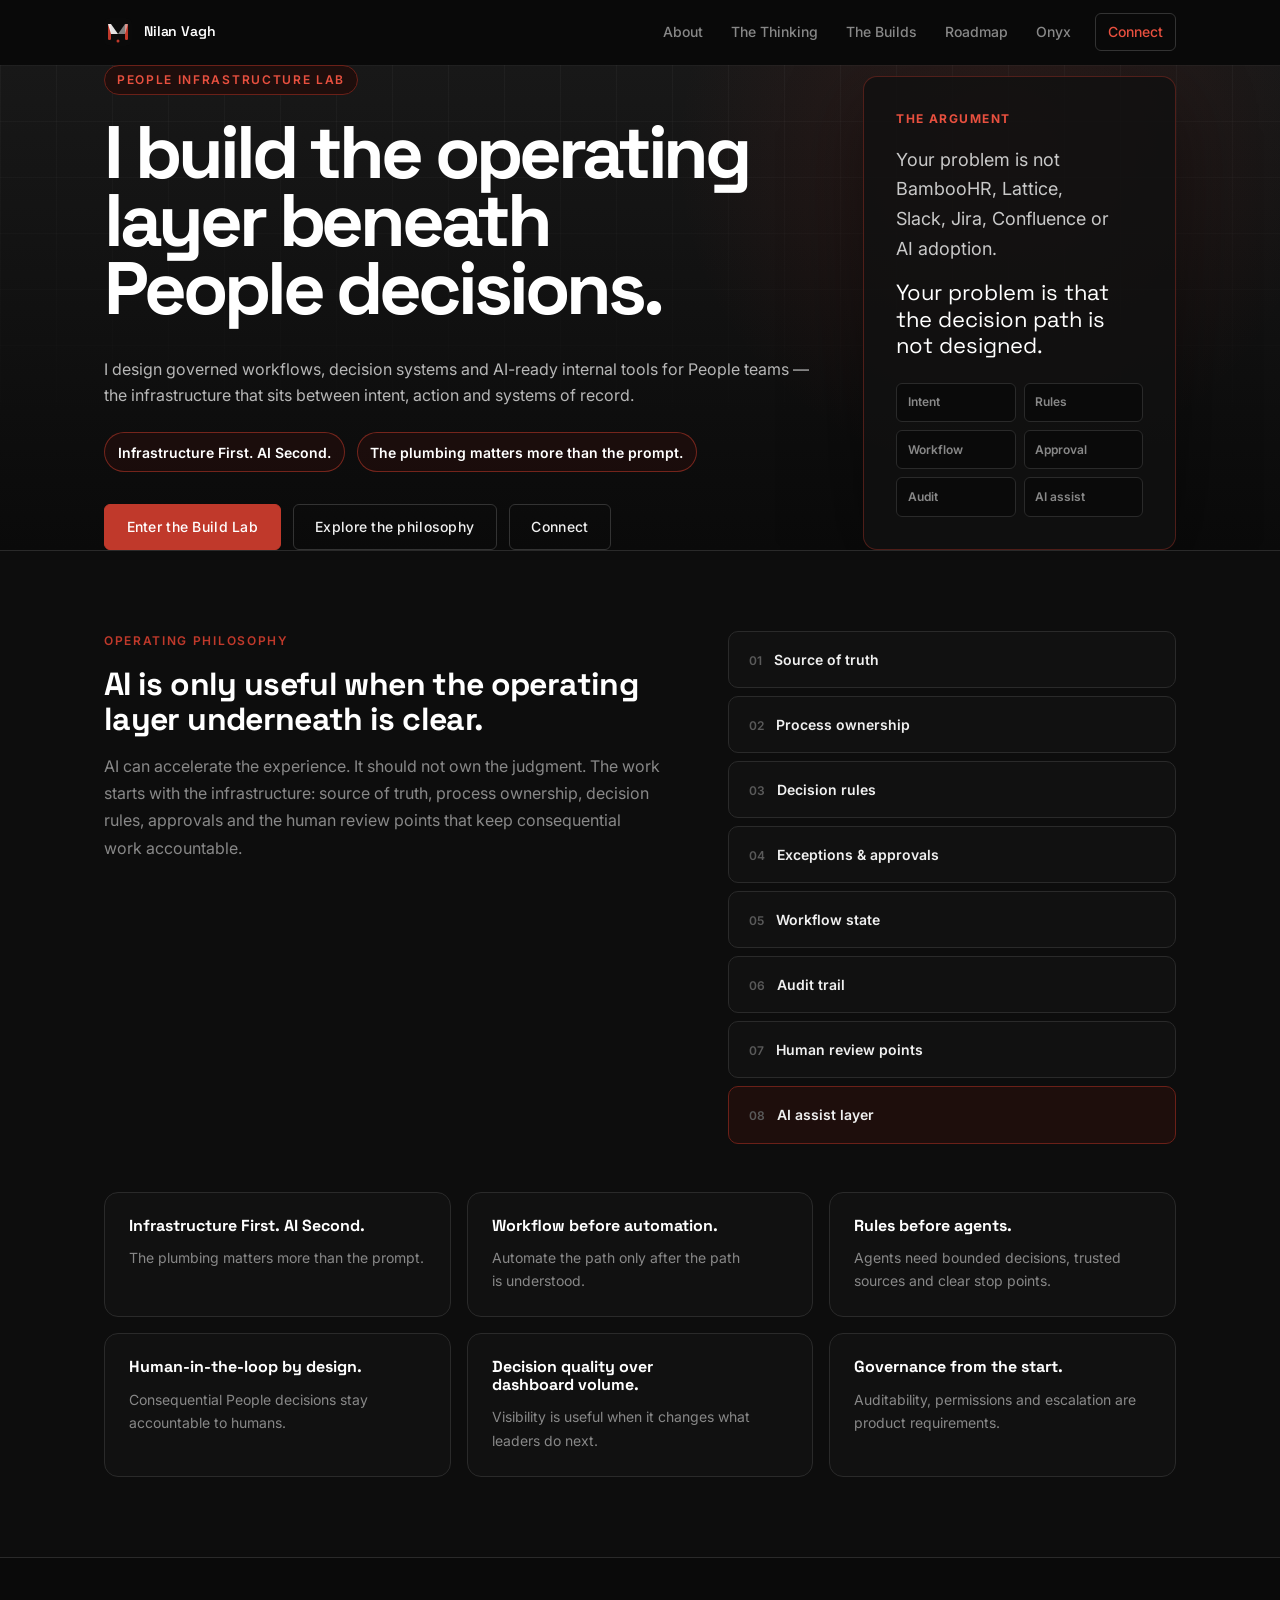
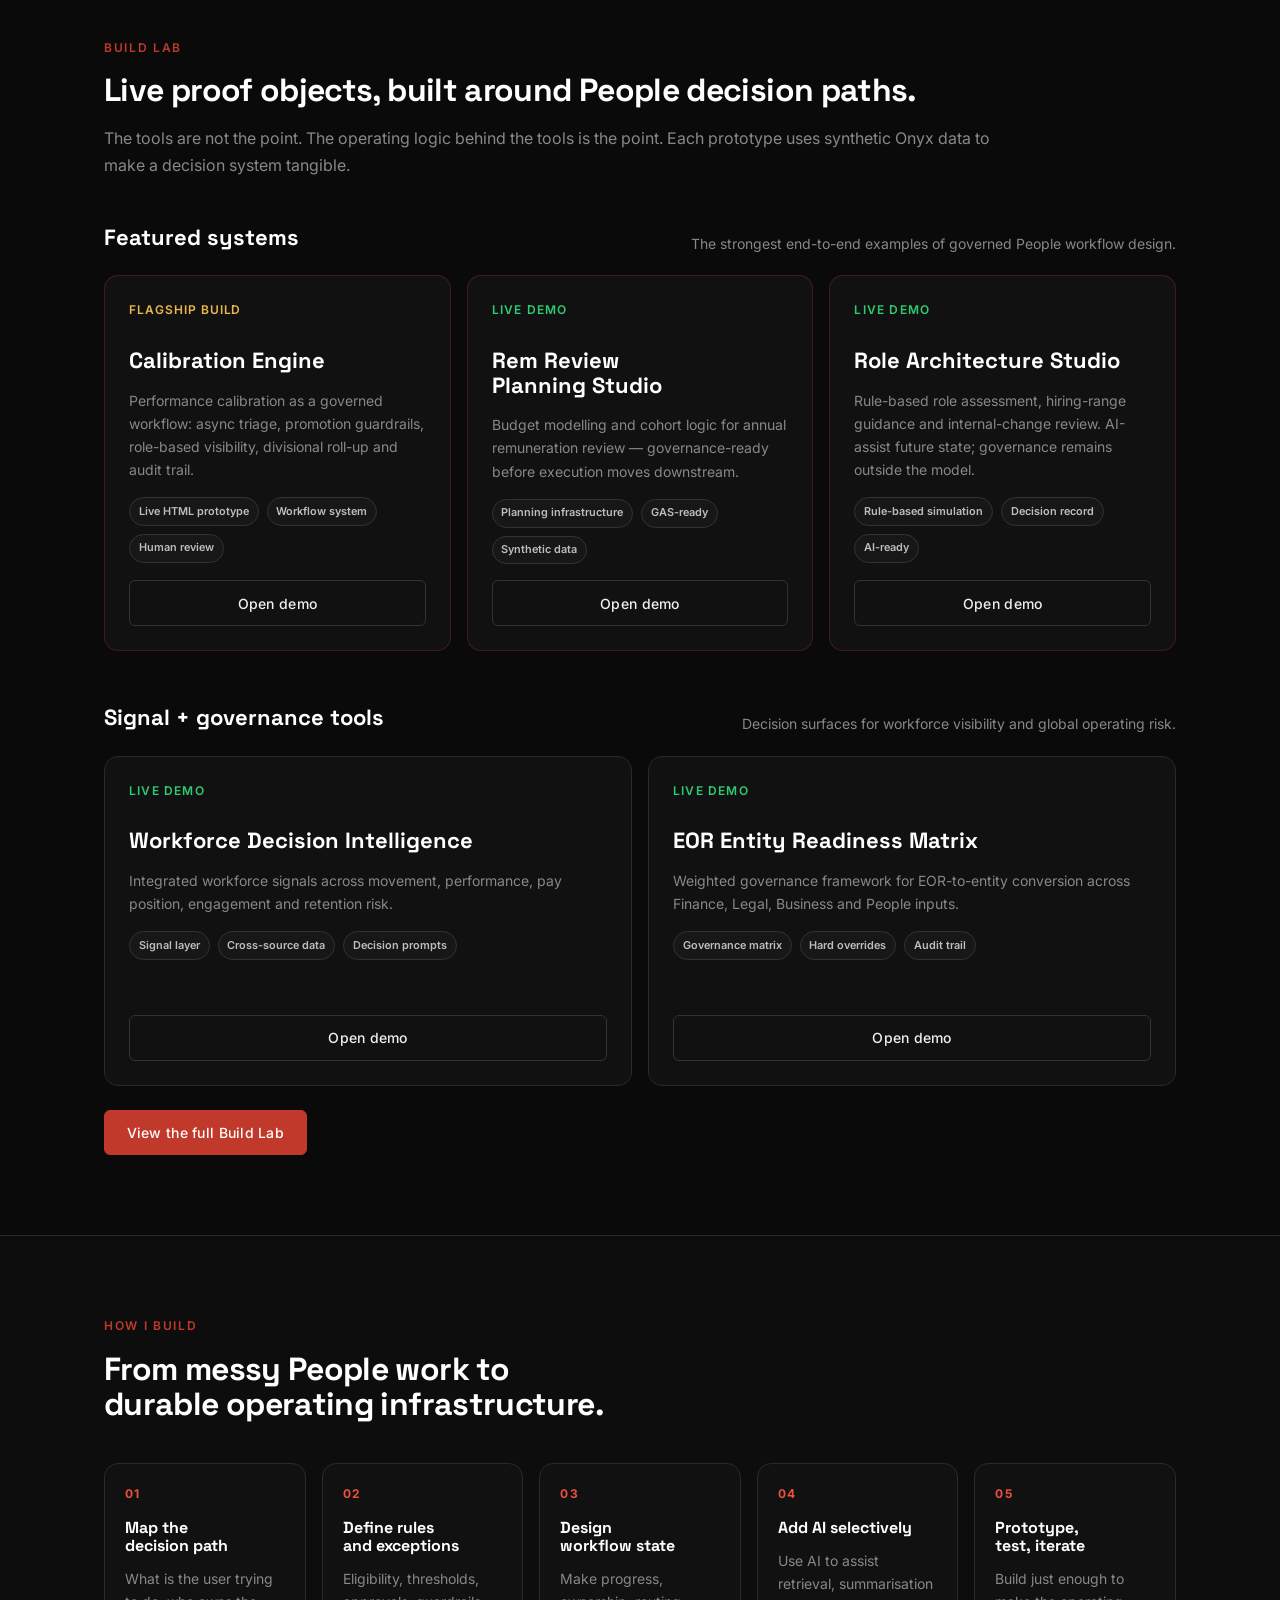
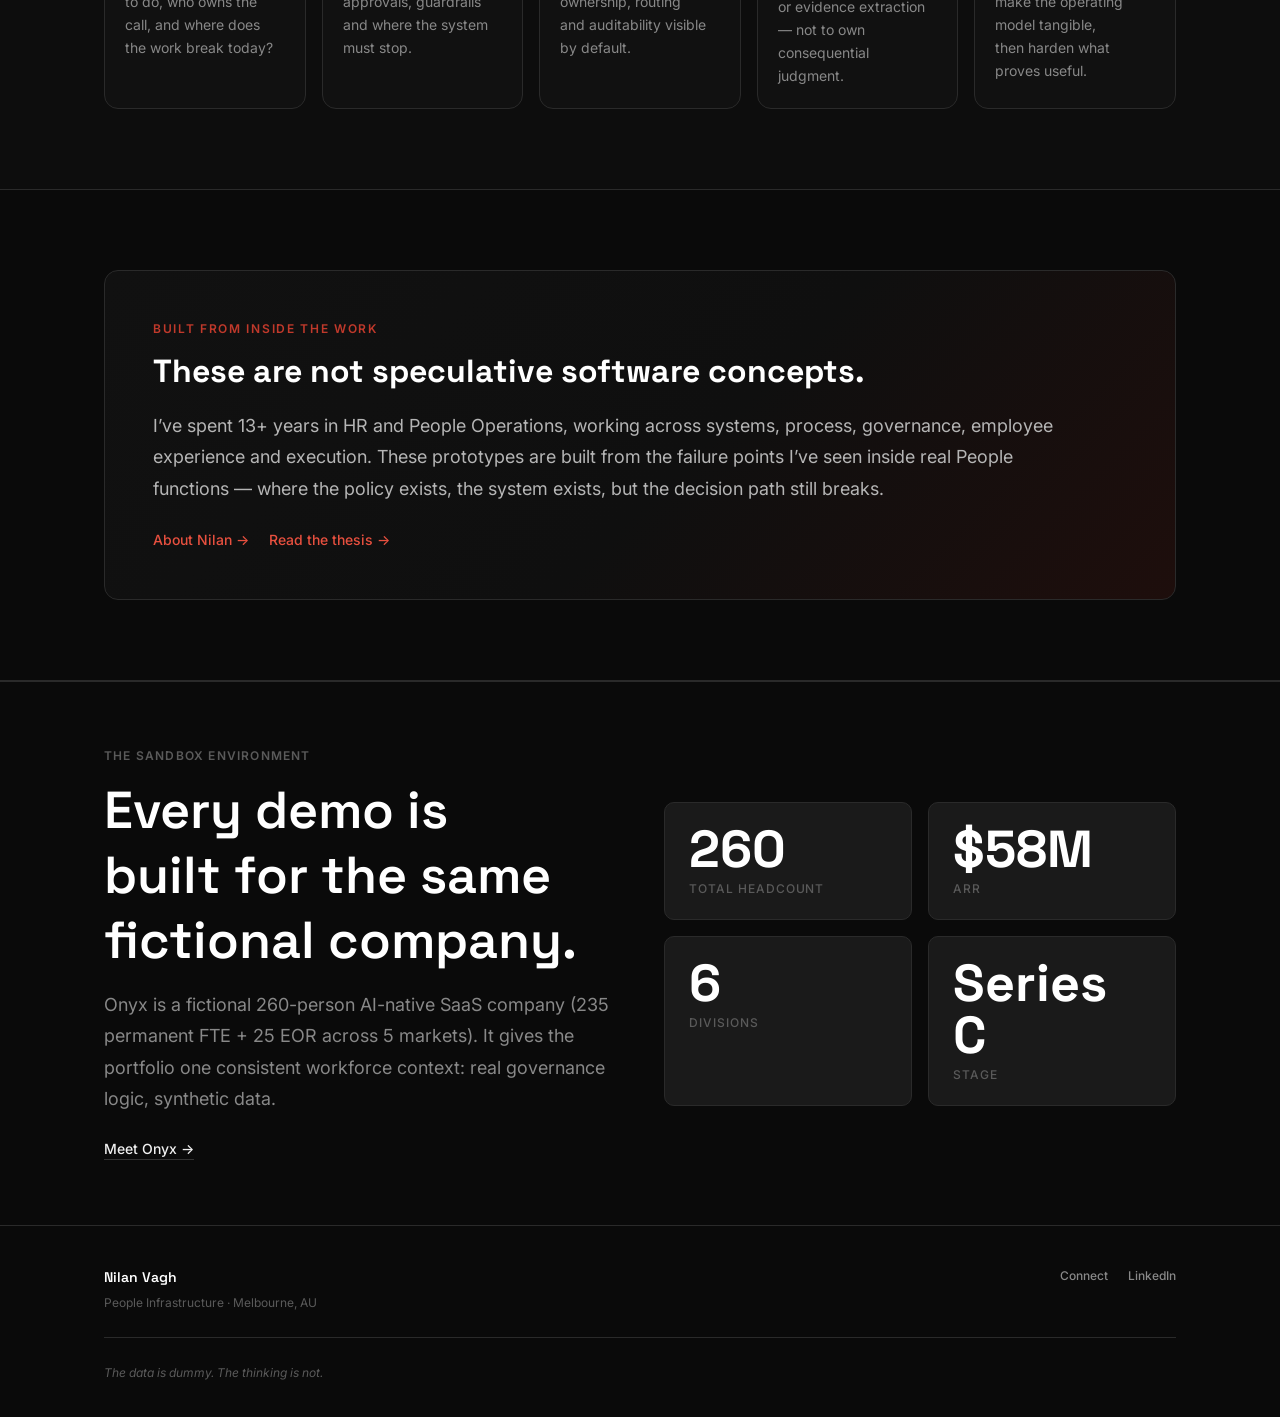
==== commit 4a973e09: "Add files via upload" ====
--- a/index.html
+++ b/index.html
@@ -78,40 +78,6 @@
     </div>
   </section>
 
-  <section class="v2-section v2-section--tight" id="decision-path">
-    <div class="container">
-      <div class="v2-section-header">
-        <span class="section-eyebrow">Decision Path Explorer</span>
-        <h2 class="section-heading">Choose a People decision. See what actually needs designing.</h2>
-        <p class="section-sub">Most teams see the form, dashboard, policy page or prompt. The real work is underneath: rules, evidence, permissions, exceptions, approvals, state and auditability.</p>
-      </div>
-      <div class="decision-explorer" data-decision-explorer>
-        <div class="decision-tabs" role="tablist" aria-label="People decisions">
-          <button class="decision-tab is-active" data-decision="promote" type="button">Promote someone</button>
-          <button class="decision-tab" data-decision="role" type="button">Change a role</button>
-          <button class="decision-tab" data-decision="rem" type="button">Plan rem review</button>
-          <button class="decision-tab" data-decision="calibration" type="button">Run calibration</button>
-          <button class="decision-tab" data-decision="risk" type="button">Investigate workforce risk</button>
-          <button class="decision-tab" data-decision="eor" type="button">Convert EOR to entity</button>
-          <button class="decision-tab" data-decision="help" type="button">Ask for help</button>
-        </div>
-        <div class="decision-output" aria-live="polite">
-          <div class="decision-card">
-            <span class="decision-label">What most teams see</span>
-            <h3 id="decision-surface-title">A promotion form and a performance rating.</h3>
-            <p id="decision-surface-copy">The visible artefact is the form. The actual decision depends on role scope, level evidence, calibration context, budget, timing and approval rights.</p>
-          </div>
-          <div class="decision-card decision-card--active">
-            <span class="decision-label">What actually needs designing</span>
-            <h3 id="decision-infra-title">Eligibility, evidence, approval paths and exception handling.</h3>
-            <p id="decision-infra-copy">A promotion decision needs structured evidence, level criteria, manager input, People review, compensation impact checks, decision state and audit trail.</p>
-            <a id="decision-link" class="text-link" href="calibration-onyx-demo.html" target="_blank">Open related prototype →</a>
-          </div>
-        </div>
-      </div>
-    </div>
-  </section>
-
   <section class="v2-section v2-section--alt" id="philosophy">
     <div class="container">
       <div class="v2-split">
--- a/style.css
+++ b/style.css
@@ -284,7 +284,7 @@
   letter-spacing: -0.03em;
   color: var(--white-pure);
   line-height: 1.0;
-  margin-bottom: var(--space-8);
+  margin-bottom: var(--space-6);
   max-width: none;
 }
 .hero-thesis--accent { color: var(--red); }
@@ -301,7 +301,7 @@
   flex-wrap: wrap;
   align-items: center;
   gap: var(--space-2);
-  margin-bottom: var(--space-8);
+  margin-bottom: var(--space-6);
 }
 .hero-meta-item {
   font-size: var(--text-xs);
@@ -2515,9 +2515,9 @@
   position: relative;
   overflow: hidden;
   border-bottom: 1px solid var(--border);
-  padding: clamp(var(--space-16), 10vw, var(--space-24)) 0 clamp(var(--space-16), 9vw, var(--space-20));
+  padding: clamp(var(--space-10), 6vw, var(--space-16)) 0 clamp(var(--space-10), 6vw, var(--space-14));
   background:
-    radial-gradient(circle at 75% 20%, rgba(192,57,43,0.22), transparent 34%),
+    radial-gradient(circle at 78% 18%, rgba(192,57,43,0.14), transparent 30%),
     linear-gradient(180deg, rgba(26,26,26,0.88), var(--black));
 }
 .v2-hero-grid {
@@ -2534,25 +2534,25 @@
   position: relative;
   z-index: 1;
   display: grid;
-  grid-template-columns: minmax(0, 1.35fr) minmax(320px, 0.65fr);
-  gap: clamp(var(--space-8), 6vw, var(--space-20));
+  grid-template-columns: minmax(0, 1.25fr) minmax(300px, 0.55fr);
+  gap: clamp(var(--space-6), 4vw, var(--space-12));
   align-items: end;
 }
 .v2-hero-title {
   font-family: var(--font-display);
-  font-size: clamp(3.2rem, 7vw, 7.2rem);
+  font-size: clamp(3rem, 5.8vw, 5.8rem);
   font-weight: 700;
   letter-spacing: -0.055em;
   line-height: 0.92;
   color: var(--white-pure);
-  max-width: 980px;
+  max-width: 820px;
   margin-bottom: var(--space-8);
 }
 .v2-hero-subtitle {
-  max-width: 820px;
+  max-width: 760px;
   color: #B7B7B7;
-  font-size: clamp(1.05rem, 1.3vw, 1.3rem);
-  line-height: 1.72;
+  font-size: clamp(1rem, 1.15vw, 1.18rem);
+  line-height: 1.65;
   margin-bottom: var(--space-6);
 }
 .v2-manifesto-line {
@@ -2930,6 +2930,33 @@
   font-size: var(--text-sm);
   line-height: 1.65;
 }
+.lab-card-depth {
+  display: grid;
+  grid-template-columns: repeat(2, minmax(0, 1fr));
+  gap: var(--space-3);
+  border-top: 1px solid var(--border);
+  padding-top: var(--space-4);
+}
+.lab-card-depth div {
+  background: rgba(255,255,255,0.018);
+  border: 1px solid rgba(255,255,255,0.045);
+  border-radius: var(--radius-md);
+  padding: var(--space-3);
+}
+.lab-card-depth strong {
+  display: block;
+  color: var(--red-light);
+  font-size: var(--text-xs);
+  text-transform: uppercase;
+  letter-spacing: 0.1em;
+  margin-bottom: var(--space-2);
+}
+.lab-card-depth p {
+  color: #AFAFAF;
+  font-size: var(--text-xs);
+  line-height: 1.6;
+}
+
 .lab-card-actions {
   display: flex;
   flex-wrap: wrap;
@@ -3006,5 +3033,6 @@
   .decision-card { min-height: auto; }
   .inside-work-links,
   .lab-card-actions { flex-direction: column; align-items: stretch; }
+  .lab-card-depth { grid-template-columns: 1fr; }
   .mini-flow { grid-template-columns: 1fr; }
 }
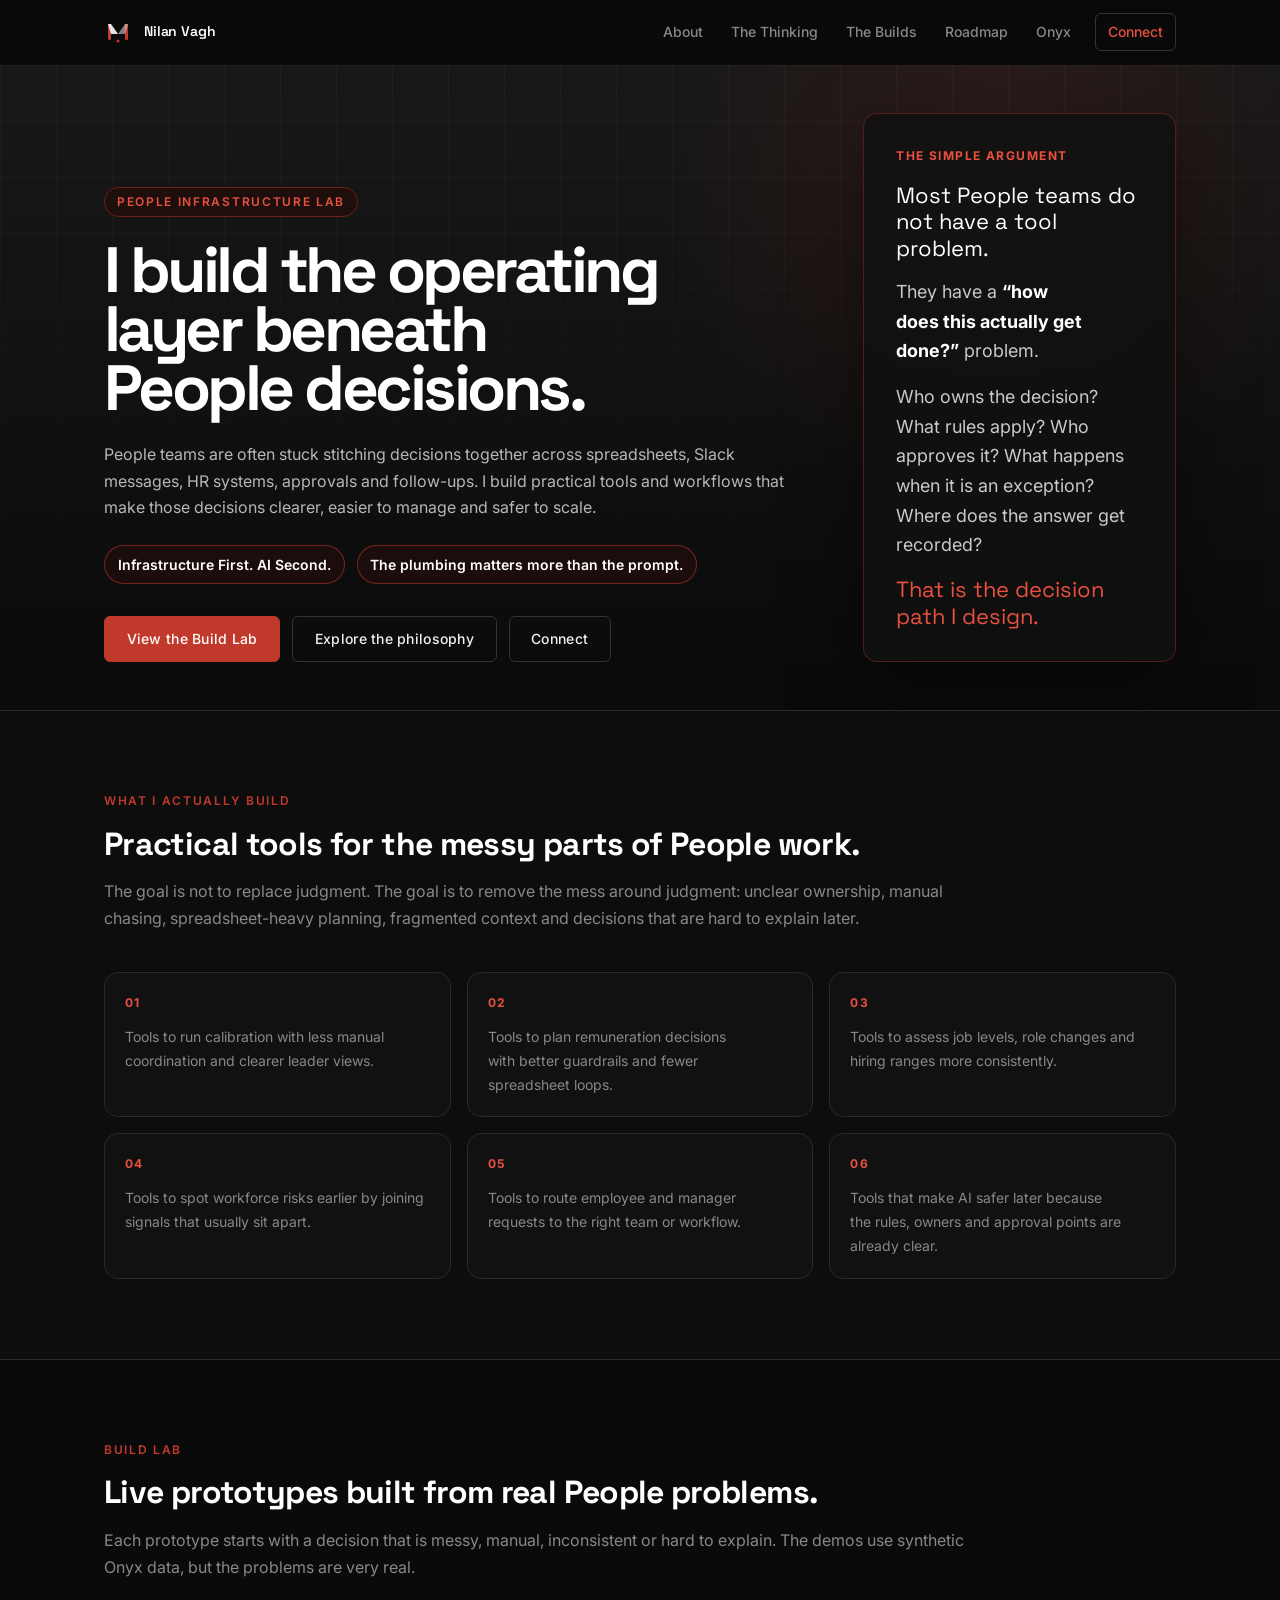
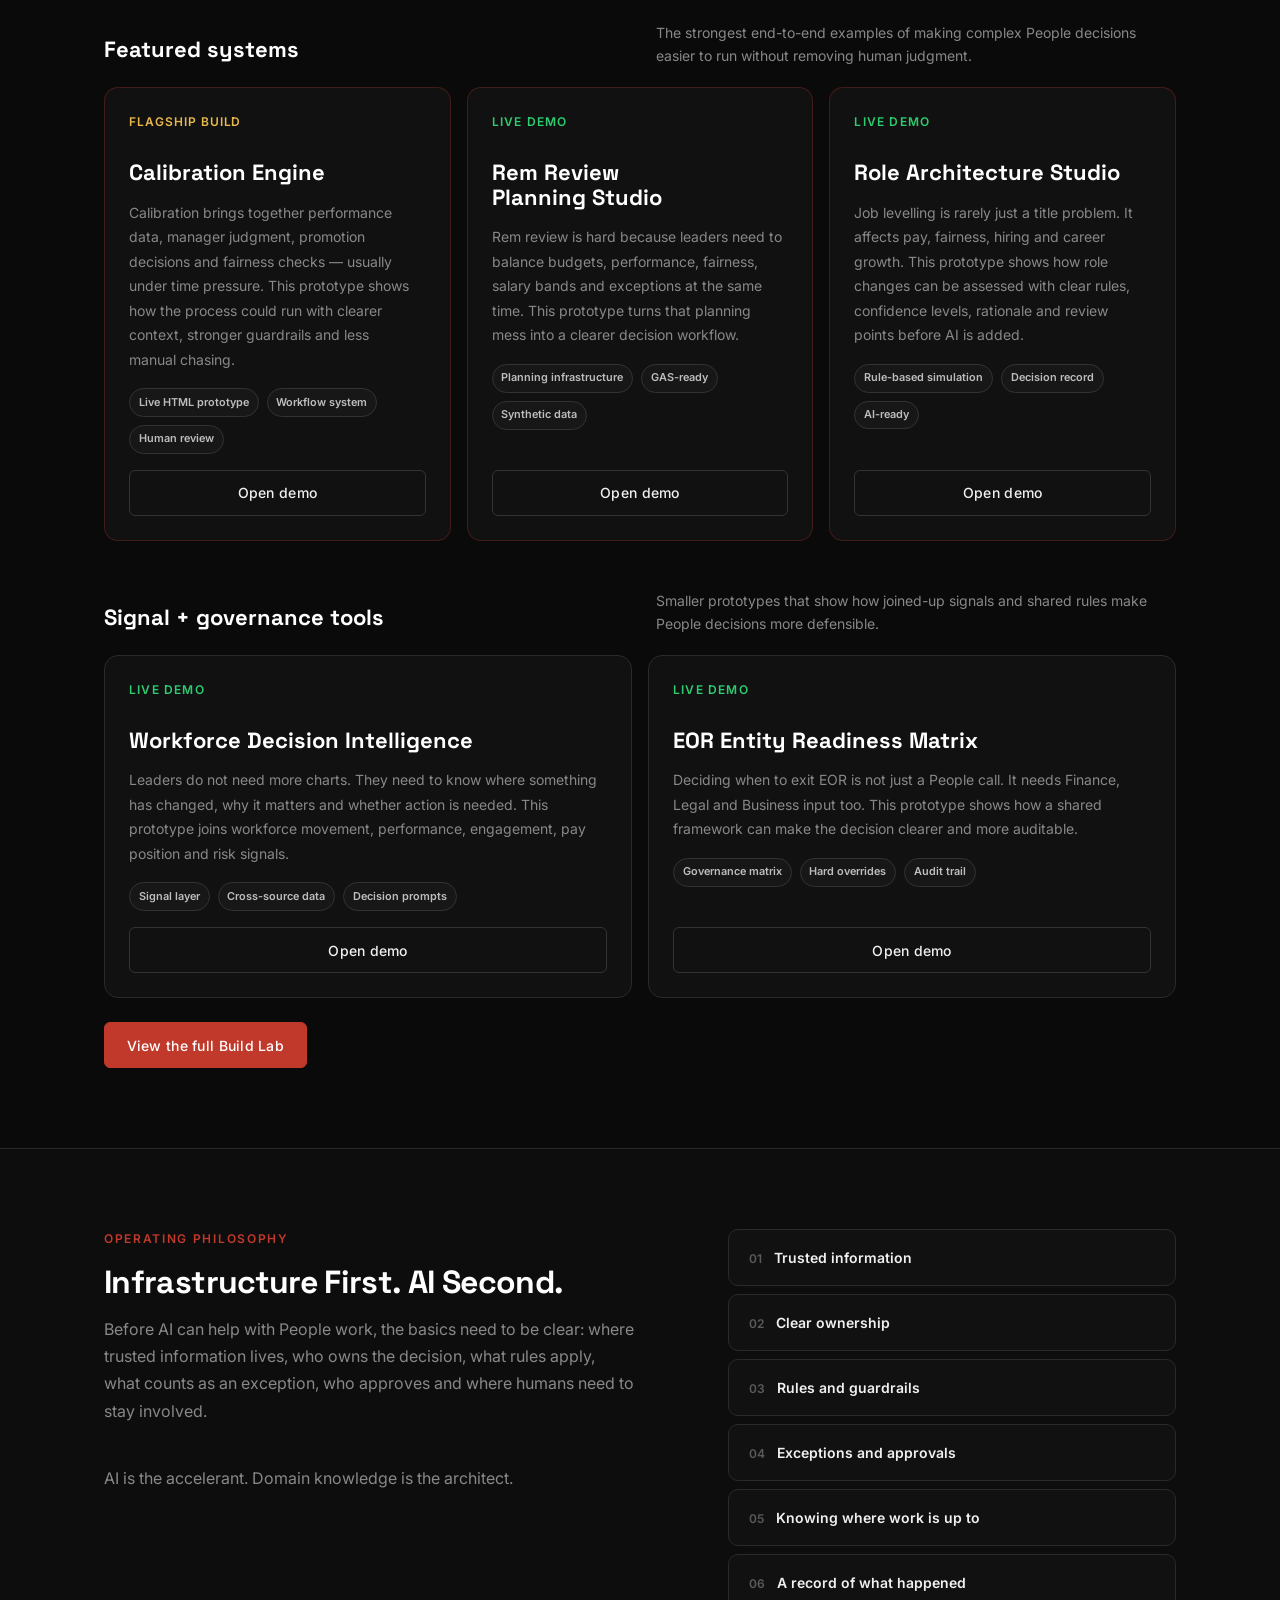
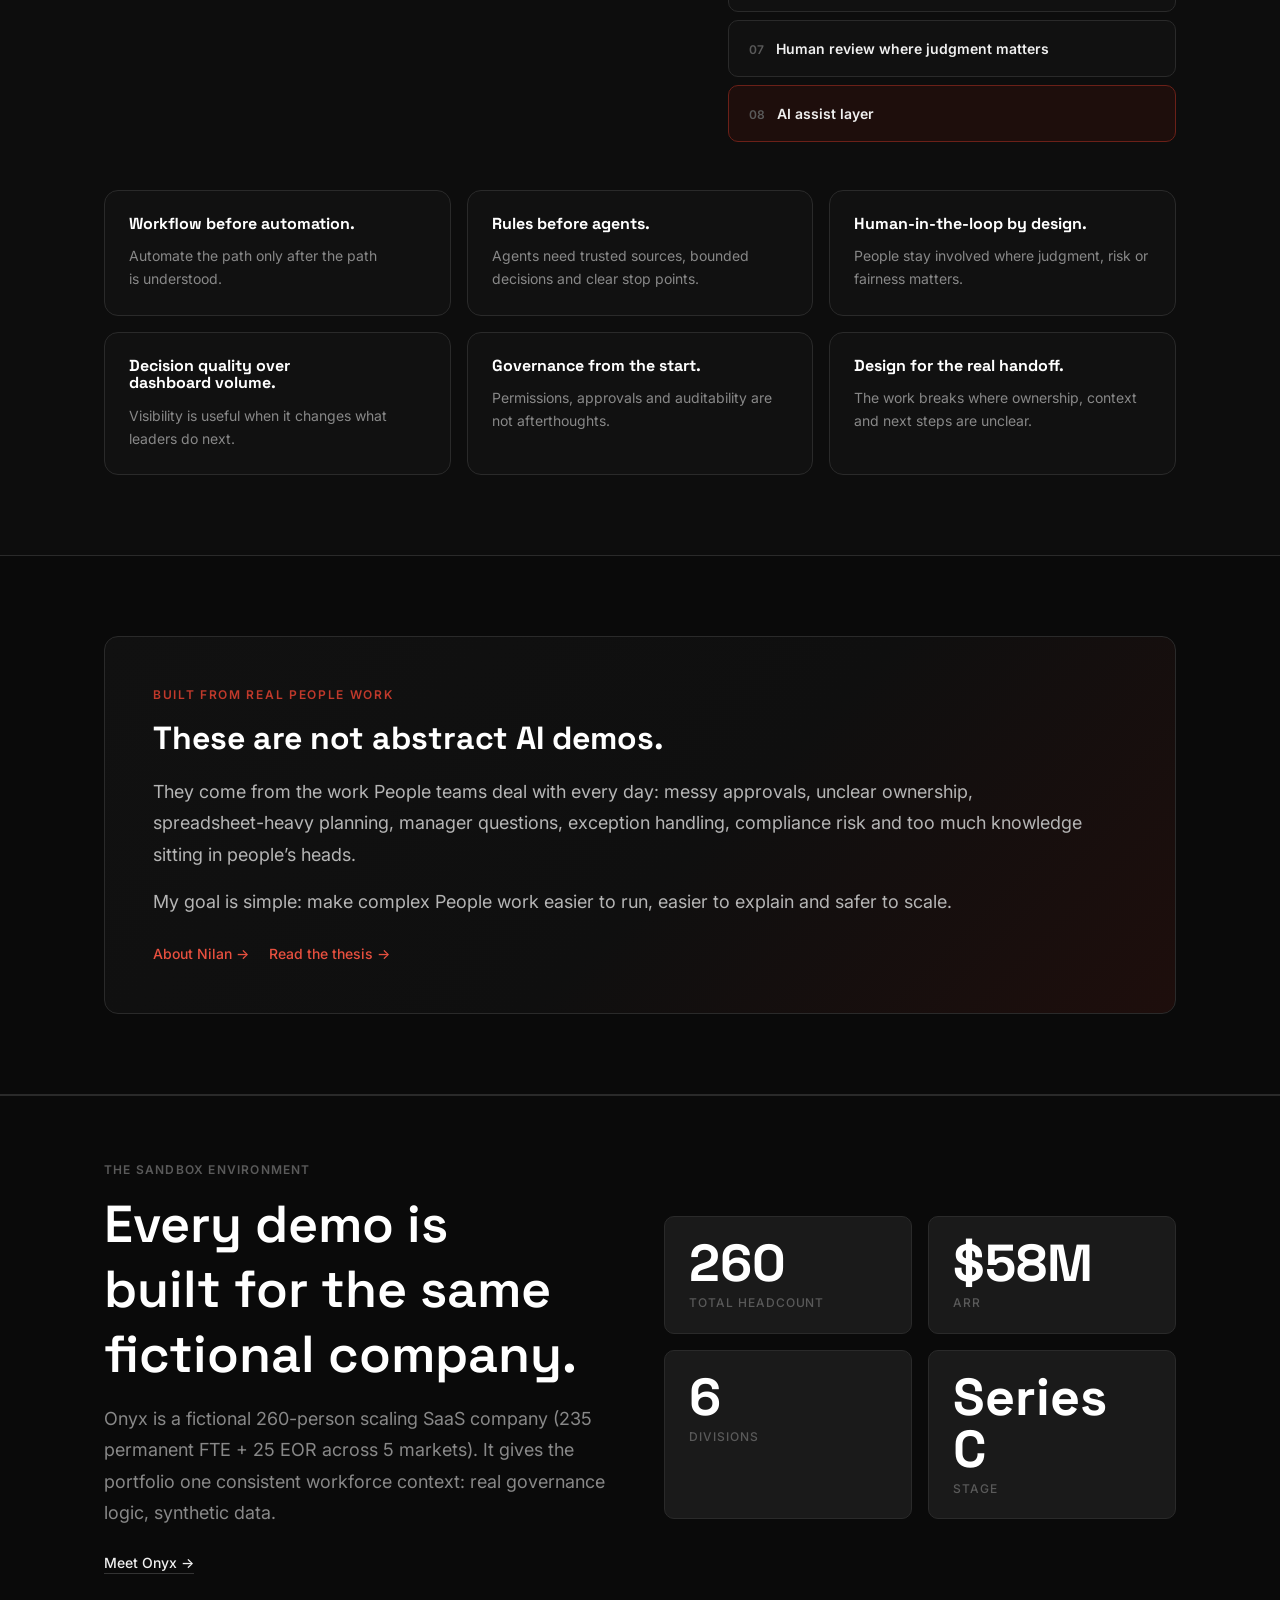
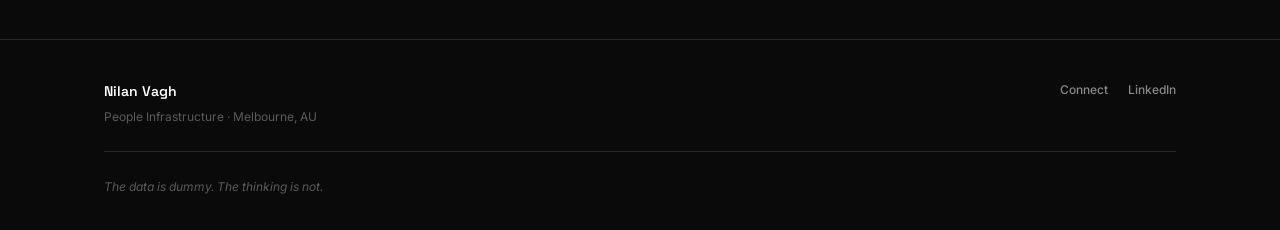
==== commit 897f6691: "Add files via upload" ====
--- a/index.html
+++ b/index.html
@@ -4,9 +4,9 @@
 <meta charset="UTF-8">
 <meta name="viewport" content="width=device-width, initial-scale=1.0">
 <title>Nilan Vagh — People Infrastructure Lab</title>
-<meta name="description" content="Nilan Vagh builds the operating layer beneath People decisions: governed workflows, decision systems and AI-ready internal tools for People teams.">
+<meta name="description" content="Nilan Vagh builds practical tools and workflows that make complex People decisions easier to run, easier to explain and safer to scale.">
 <meta property="og:title" content="Nilan Vagh — People Infrastructure Lab">
-<meta property="og:description" content="Infrastructure First. AI Second. The plumbing matters more than the prompt.">
+<meta property="og:description" content="Infrastructure First. AI Second. Practical People systems built from real People work.">
 <link rel="preconnect" href="https://fonts.googleapis.com">
 <link rel="preconnect" href="https://fonts.gstatic.com" crossorigin>
 <link href="https://fonts.googleapis.com/css2?family=Inter:wght@300;400;500;600&family=Space+Grotesk:wght@400;500;600;700&display=swap" rel="stylesheet">
@@ -50,60 +50,47 @@
 </header>
 
 <main>
-  <section class="v2-hero" id="top">
+  <section class="v2-hero v2-hero--human" id="top">
     <div class="v2-hero-grid" aria-hidden="true"></div>
     <div class="container v2-hero-inner">
       <div class="v2-hero-copy">
         <span class="eyebrow-tag">People Infrastructure Lab</span>
         <h1 class="v2-hero-title">I build the operating layer beneath People decisions.</h1>
-        <p class="v2-hero-subtitle">I design governed workflows, decision systems and AI-ready internal tools for People teams — the infrastructure that sits between intent, action and systems of record.</p>
+        <p class="v2-hero-subtitle">People teams are often stuck stitching decisions together across spreadsheets, Slack messages, HR systems, approvals and follow-ups. I build practical tools and workflows that make those decisions clearer, easier to manage and safer to scale.</p>
         <div class="v2-manifesto-line">
           <span>Infrastructure First. AI Second.</span>
           <span>The plumbing matters more than the prompt.</span>
         </div>
         <div class="hero-actions">
-          <a href="builds.html" class="btn btn--primary">Enter the Build Lab</a>
+          <a href="builds.html" class="btn btn--primary">View the Build Lab</a>
           <a href="#philosophy" class="btn btn--ghost">Explore the philosophy</a>
           <a href="connect.html" class="btn btn--ghost">Connect</a>
         </div>
       </div>
-      <aside class="v2-hero-panel" aria-label="People Infrastructure thesis">
-        <div class="panel-kicker">The argument</div>
-        <p>Your problem is not BambooHR, Lattice, Slack, Jira, Confluence or AI adoption.</p>
-        <p class="panel-emphasis">Your problem is that the decision path is not designed.</p>
-        <div class="mini-flow" aria-label="Decision path flow">
-          <span>Intent</span><span>Rules</span><span>Workflow</span><span>Approval</span><span>Audit</span><span>AI assist</span>
-        </div>
+      <aside class="v2-hero-panel v2-hero-panel--plain" aria-label="People Infrastructure thesis">
+        <div class="panel-kicker">The simple argument</div>
+        <p class="panel-emphasis">Most People teams do not have a tool problem.</p>
+        <p>They have a <strong>“how does this actually get done?”</strong> problem.</p>
+        <p>Who owns the decision? What rules apply? Who approves it? What happens when it is an exception? Where does the answer get recorded?</p>
+        <p class="panel-emphasis panel-emphasis--small">That is the decision path I design.</p>
       </aside>
     </div>
   </section>
 
-  <section class="v2-section v2-section--alt" id="philosophy">
-    <div class="container">
-      <div class="v2-split">
-        <div>
-          <span class="section-eyebrow">Operating philosophy</span>
-          <h2 class="section-heading">AI is only useful when the operating layer underneath is clear.</h2>
-          <p class="section-sub">AI can accelerate the experience. It should not own the judgment. The work starts with the infrastructure: source of truth, process ownership, decision rules, approvals and the human review points that keep consequential work accountable.</p>
-        </div>
-        <div class="stack-visual" aria-label="Infrastructure first stack">
-          <div class="stack-layer">Source of truth</div>
-          <div class="stack-layer">Process ownership</div>
-          <div class="stack-layer">Decision rules</div>
-          <div class="stack-layer">Exceptions & approvals</div>
-          <div class="stack-layer">Workflow state</div>
-          <div class="stack-layer">Audit trail</div>
-          <div class="stack-layer">Human review points</div>
-          <div class="stack-layer stack-layer--ai">AI assist layer</div>
-        </div>
-      </div>
-      <div class="principle-grid">
-        <div class="principle-card"><h3>Infrastructure First. AI Second.</h3><p>The plumbing matters more than the prompt.</p></div>
-        <div class="principle-card"><h3>Workflow before automation.</h3><p>Automate the path only after the path is understood.</p></div>
-        <div class="principle-card"><h3>Rules before agents.</h3><p>Agents need bounded decisions, trusted sources and clear stop points.</p></div>
-        <div class="principle-card"><h3>Human-in-the-loop by design.</h3><p>Consequential People decisions stay accountable to humans.</p></div>
-        <div class="principle-card"><h3>Decision quality over dashboard volume.</h3><p>Visibility is useful when it changes what leaders do next.</p></div>
-        <div class="principle-card"><h3>Governance from the start.</h3><p>Auditability, permissions and escalation are product requirements.</p></div>
+  <section class="v2-section v2-section--alt" id="actually-build">
+    <div class="container">
+      <div class="v2-section-header">
+        <span class="section-eyebrow">What I actually build</span>
+        <h2 class="section-heading">Practical tools for the messy parts of People work.</h2>
+        <p class="section-sub">The goal is not to replace judgment. The goal is to remove the mess around judgment: unclear ownership, manual chasing, spreadsheet-heavy planning, fragmented context and decisions that are hard to explain later.</p>
+      </div>
+      <div class="what-build-grid">
+        <div><span>01</span><p>Tools to run calibration with less manual coordination and clearer leader views.</p></div>
+        <div><span>02</span><p>Tools to plan remuneration decisions with better guardrails and fewer spreadsheet loops.</p></div>
+        <div><span>03</span><p>Tools to assess job levels, role changes and hiring ranges more consistently.</p></div>
+        <div><span>04</span><p>Tools to spot workforce risks earlier by joining signals that usually sit apart.</p></div>
+        <div><span>05</span><p>Tools to route employee and manager requests to the right team or workflow.</p></div>
+        <div><span>06</span><p>Tools that make AI safer later because the rules, owners and approval points are already clear.</p></div>
       </div>
     </div>
   </section>
@@ -112,33 +99,33 @@
     <div class="container">
       <div class="v2-section-header">
         <span class="section-eyebrow">Build Lab</span>
-        <h2 class="section-heading">Live proof objects, built around People decision paths.</h2>
-        <p class="section-sub">The tools are not the point. The operating logic behind the tools is the point. Each prototype uses synthetic Onyx data to make a decision system tangible.</p>
+        <h2 class="section-heading">Live prototypes built from real People problems.</h2>
+        <p class="section-sub">Each prototype starts with a decision that is messy, manual, inconsistent or hard to explain. The demos use synthetic Onyx data, but the problems are very real.</p>
       </div>
 
       <div class="lab-group-heading">
         <span>Featured systems</span>
-        <p>The strongest end-to-end examples of governed People workflow design.</p>
+        <p>The strongest end-to-end examples of making complex People decisions easier to run without removing human judgment.</p>
       </div>
       <div class="v2-build-grid v2-build-grid--featured">
         <article class="v2-build-card v2-build-card--featured">
           <div class="build-card-status build-card-status--flagship">Flagship build</div>
           <h3>Calibration Engine</h3>
-          <p>Performance calibration as a governed workflow: async triage, promotion guardrails, role-based visibility, divisional roll-up and audit trail.</p>
+          <p>Calibration brings together performance data, manager judgment, promotion decisions and fairness checks — usually under time pressure. This prototype shows how the process could run with clearer context, stronger guardrails and less manual chasing.</p>
           <div class="badge-row"><span>Live HTML prototype</span><span>Workflow system</span><span>Human review</span></div>
           <a href="calibration-onyx-demo.html" target="_blank" class="btn btn--ghost">Open demo</a>
         </article>
         <article class="v2-build-card v2-build-card--featured">
           <div class="build-card-status" style="color:#2ECC71">Live demo</div>
           <h3>Rem Review Planning Studio</h3>
-          <p>Budget modelling and cohort logic for annual remuneration review — governance-ready before execution moves downstream.</p>
+          <p>Rem review is hard because leaders need to balance budgets, performance, fairness, salary bands and exceptions at the same time. This prototype turns that planning mess into a clearer decision workflow.</p>
           <div class="badge-row"><span>Planning infrastructure</span><span>GAS-ready</span><span>Synthetic data</span></div>
           <a href="rem-review-demo.html" target="_blank" class="btn btn--ghost">Open demo</a>
         </article>
         <article class="v2-build-card v2-build-card--featured">
           <div class="build-card-status" style="color:#2ECC71">Live demo</div>
           <h3>Role Architecture Studio</h3>
-          <p>Rule-based role assessment, hiring-range guidance and internal-change review. AI-assist future state; governance remains outside the model.</p>
+          <p>Job levelling is rarely just a title problem. It affects pay, fairness, hiring and career growth. This prototype shows how role changes can be assessed with clear rules, confidence levels, rationale and review points before AI is added.</p>
           <div class="badge-row"><span>Rule-based simulation</span><span>Decision record</span><span>AI-ready</span></div>
           <a href="onyx-role-architecture-studio.html" target="_blank" class="btn btn--ghost">Open demo</a>
         </article>
@@ -146,20 +133,20 @@
 
       <div class="lab-group-heading lab-group-heading--secondary">
         <span>Signal + governance tools</span>
-        <p>Decision surfaces for workforce visibility and global operating risk.</p>
+        <p>Smaller prototypes that show how joined-up signals and shared rules make People decisions more defensible.</p>
       </div>
       <div class="v2-build-grid v2-build-grid--secondary">
         <article class="v2-build-card">
           <div class="build-card-status" style="color:#2ECC71">Live demo</div>
           <h3>Workforce Decision Intelligence</h3>
-          <p>Integrated workforce signals across movement, performance, pay position, engagement and retention risk.</p>
+          <p>Leaders do not need more charts. They need to know where something has changed, why it matters and whether action is needed. This prototype joins workforce movement, performance, engagement, pay position and risk signals.</p>
           <div class="badge-row"><span>Signal layer</span><span>Cross-source data</span><span>Decision prompts</span></div>
           <a href="onyx-workforce-intelligence.html" target="_blank" class="btn btn--ghost">Open demo</a>
         </article>
         <article class="v2-build-card">
           <div class="build-card-status" style="color:#2ECC71">Live demo</div>
           <h3>EOR Entity Readiness Matrix</h3>
-          <p>Weighted governance framework for EOR-to-entity conversion across Finance, Legal, Business and People inputs.</p>
+          <p>Deciding when to exit EOR is not just a People call. It needs Finance, Legal and Business input too. This prototype shows how a shared framework can make the decision clearer and more auditable.</p>
           <div class="badge-row"><span>Governance matrix</span><span>Hard overrides</span><span>Audit trail</span></div>
           <a href="eor-matrix.html" target="_blank" class="btn btn--ghost">Open demo</a>
         </article>
@@ -168,18 +155,33 @@
     </div>
   </section>
 
-  <section class="v2-section v2-section--alt" id="method">
-    <div class="container">
-      <div class="v2-section-header">
-        <span class="section-eyebrow">How I build</span>
-        <h2 class="section-heading">From messy People work to durable operating infrastructure.</h2>
-      </div>
-      <div class="method-steps">
-        <div><span>01</span><h3>Map the decision path</h3><p>What is the user trying to do, who owns the call, and where does the work break today?</p></div>
-        <div><span>02</span><h3>Define rules and exceptions</h3><p>Eligibility, thresholds, approvals, guardrails and where the system must stop.</p></div>
-        <div><span>03</span><h3>Design workflow state</h3><p>Make progress, ownership, routing and auditability visible by default.</p></div>
-        <div><span>04</span><h3>Add AI selectively</h3><p>Use AI to assist retrieval, summarisation or evidence extraction — not to own consequential judgment.</p></div>
-        <div><span>05</span><h3>Prototype, test, iterate</h3><p>Build just enough to make the operating model tangible, then harden what proves useful.</p></div>
+  <section class="v2-section v2-section--alt" id="philosophy">
+    <div class="container">
+      <div class="v2-split">
+        <div>
+          <span class="section-eyebrow">Operating philosophy</span>
+          <h2 class="section-heading">Infrastructure First. AI Second.</h2>
+          <p class="section-sub">Before AI can help with People work, the basics need to be clear: where trusted information lives, who owns the decision, what rules apply, what counts as an exception, who approves and where humans need to stay involved.</p>
+          <p class="section-sub">AI is the accelerant. Domain knowledge is the architect.</p>
+        </div>
+        <div class="stack-visual" aria-label="Infrastructure first stack">
+          <div class="stack-layer">Trusted information</div>
+          <div class="stack-layer">Clear ownership</div>
+          <div class="stack-layer">Rules and guardrails</div>
+          <div class="stack-layer">Exceptions and approvals</div>
+          <div class="stack-layer">Knowing where work is up to</div>
+          <div class="stack-layer">A record of what happened</div>
+          <div class="stack-layer">Human review where judgment matters</div>
+          <div class="stack-layer stack-layer--ai">AI assist layer</div>
+        </div>
+      </div>
+      <div class="principle-grid">
+        <div class="principle-card"><h3>Workflow before automation.</h3><p>Automate the path only after the path is understood.</p></div>
+        <div class="principle-card"><h3>Rules before agents.</h3><p>Agents need trusted sources, bounded decisions and clear stop points.</p></div>
+        <div class="principle-card"><h3>Human-in-the-loop by design.</h3><p>People stay involved where judgment, risk or fairness matters.</p></div>
+        <div class="principle-card"><h3>Decision quality over dashboard volume.</h3><p>Visibility is useful when it changes what leaders do next.</p></div>
+        <div class="principle-card"><h3>Governance from the start.</h3><p>Permissions, approvals and auditability are not afterthoughts.</p></div>
+        <div class="principle-card"><h3>Design for the real handoff.</h3><p>The work breaks where ownership, context and next steps are unclear.</p></div>
       </div>
     </div>
   </section>
@@ -187,9 +189,10 @@
   <section class="v2-section" id="inside-work">
     <div class="container">
       <div class="inside-work-card">
-        <span class="section-eyebrow">Built from inside the work</span>
-        <h2>These are not speculative software concepts.</h2>
-        <p>I’ve spent 13+ years in HR and People Operations, working across systems, process, governance, employee experience and execution. These prototypes are built from the failure points I’ve seen inside real People functions — where the policy exists, the system exists, but the decision path still breaks.</p>
+        <span class="section-eyebrow">Built from real People work</span>
+        <h2>These are not abstract AI demos.</h2>
+        <p>They come from the work People teams deal with every day: messy approvals, unclear ownership, spreadsheet-heavy planning, manager questions, exception handling, compliance risk and too much knowledge sitting in people’s heads.</p>
+        <p>My goal is simple: make complex People work easier to run, easier to explain and safer to scale.</p>
         <div class="inside-work-links">
           <a href="about.html" class="text-link">About Nilan →</a>
           <a href="thinking.html" class="text-link">Read the thesis →</a>
@@ -204,7 +207,7 @@
         <div class="onyx-note-content">
           <span class="onyx-note-label">The sandbox environment</span>
           <h2 class="onyx-note-heading">Every demo is built for the same fictional company.</h2>
-          <p class="onyx-note-text">Onyx is a fictional 260-person AI-native SaaS company (235 permanent FTE + 25 EOR across 5 markets). It gives the portfolio one consistent workforce context: real governance logic, synthetic data.</p>
+          <p class="onyx-note-text">Onyx is a fictional 260-person scaling SaaS company (235 permanent FTE + 25 EOR across 5 markets). It gives the portfolio one consistent workforce context: real governance logic, synthetic data.</p>
           <a href="onyx.html" class="onyx-note-link">Meet Onyx →</a>
         </div>
         <div class="onyx-note-stats">
--- a/style.css
+++ b/style.css
@@ -3036,3 +3036,61 @@
   .lab-card-depth { grid-template-columns: 1fr; }
   .mini-flow { grid-template-columns: 1fr; }
 }
+
+/* V2.2 — humanised copy pass */
+.v2-hero--human {
+  padding: clamp(var(--space-8), 4.8vw, var(--space-12)) 0 clamp(var(--space-8), 4.5vw, var(--space-12));
+}
+.v2-hero--human .v2-hero-title {
+  font-size: clamp(2.9rem, 5vw, 5.05rem);
+  max-width: 760px;
+  margin-bottom: var(--space-6);
+}
+.v2-hero--human .v2-hero-subtitle {
+  max-width: 790px;
+  font-size: clamp(1rem, 1.05vw, 1.12rem);
+}
+.v2-hero-panel--plain .panel-emphasis {
+  font-size: var(--text-lg);
+}
+.v2-hero-panel--plain .panel-emphasis--small {
+  color: var(--red-light);
+  margin-bottom: 0;
+}
+.v2-hero-panel strong { color: var(--white-pure); }
+.what-build-grid {
+  display: grid;
+  grid-template-columns: repeat(3, 1fr);
+  gap: var(--space-4);
+}
+.what-build-grid div {
+  background: var(--ink);
+  border: 1px solid var(--border);
+  border-radius: var(--radius-lg);
+  padding: var(--space-5);
+}
+.what-build-grid span {
+  display: block;
+  color: var(--red-light);
+  font-size: var(--text-xs);
+  font-weight: 700;
+  letter-spacing: 0.12em;
+  margin-bottom: var(--space-3);
+}
+.what-build-grid p {
+  color: var(--mist);
+  font-size: var(--text-sm);
+  line-height: 1.7;
+}
+.v2-build-card p,
+.lab-card-body p {
+  line-height: 1.75;
+}
+.inside-work-card p + p { margin-top: var(--space-4); }
+@media (max-width: 1080px) {
+  .what-build-grid { grid-template-columns: repeat(2, 1fr); }
+}
+@media (max-width: 720px) {
+  .v2-hero--human .v2-hero-title { font-size: clamp(2.75rem, 14vw, 4rem); }
+  .what-build-grid { grid-template-columns: 1fr; }
+}
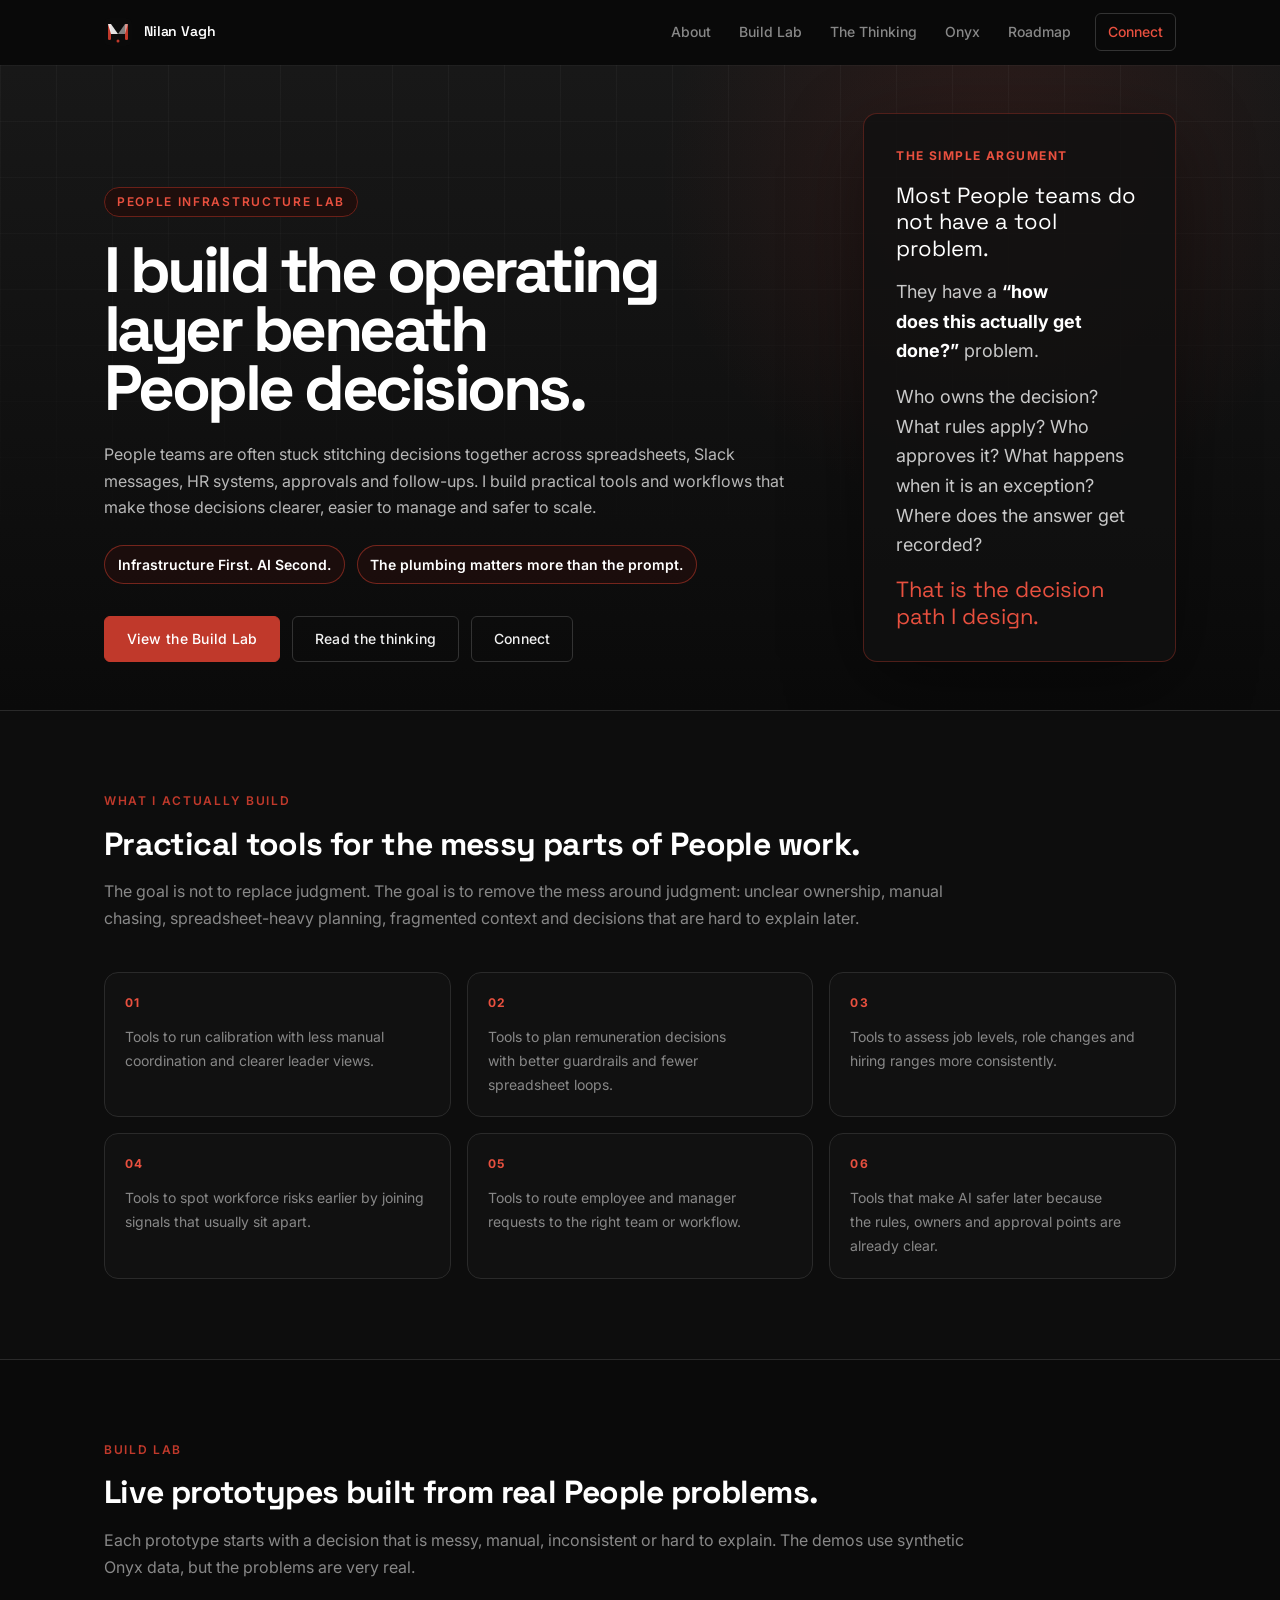
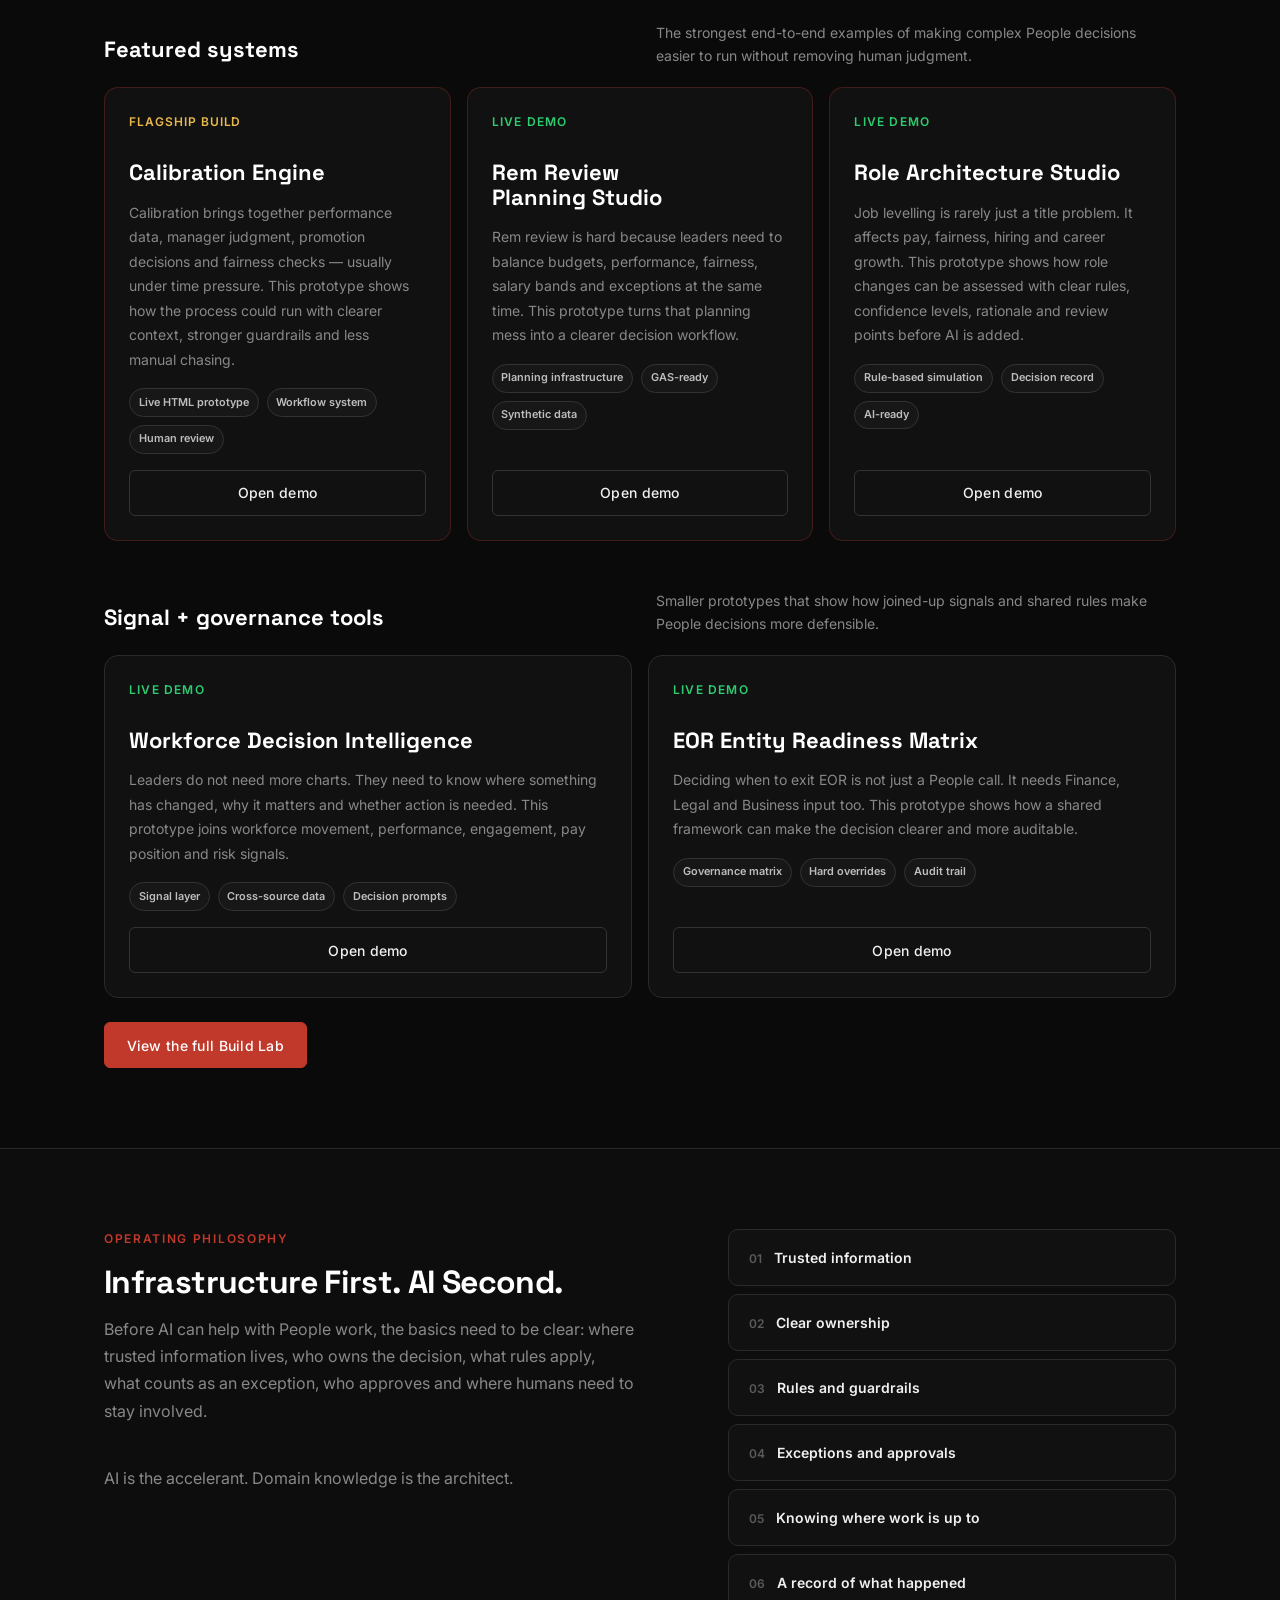
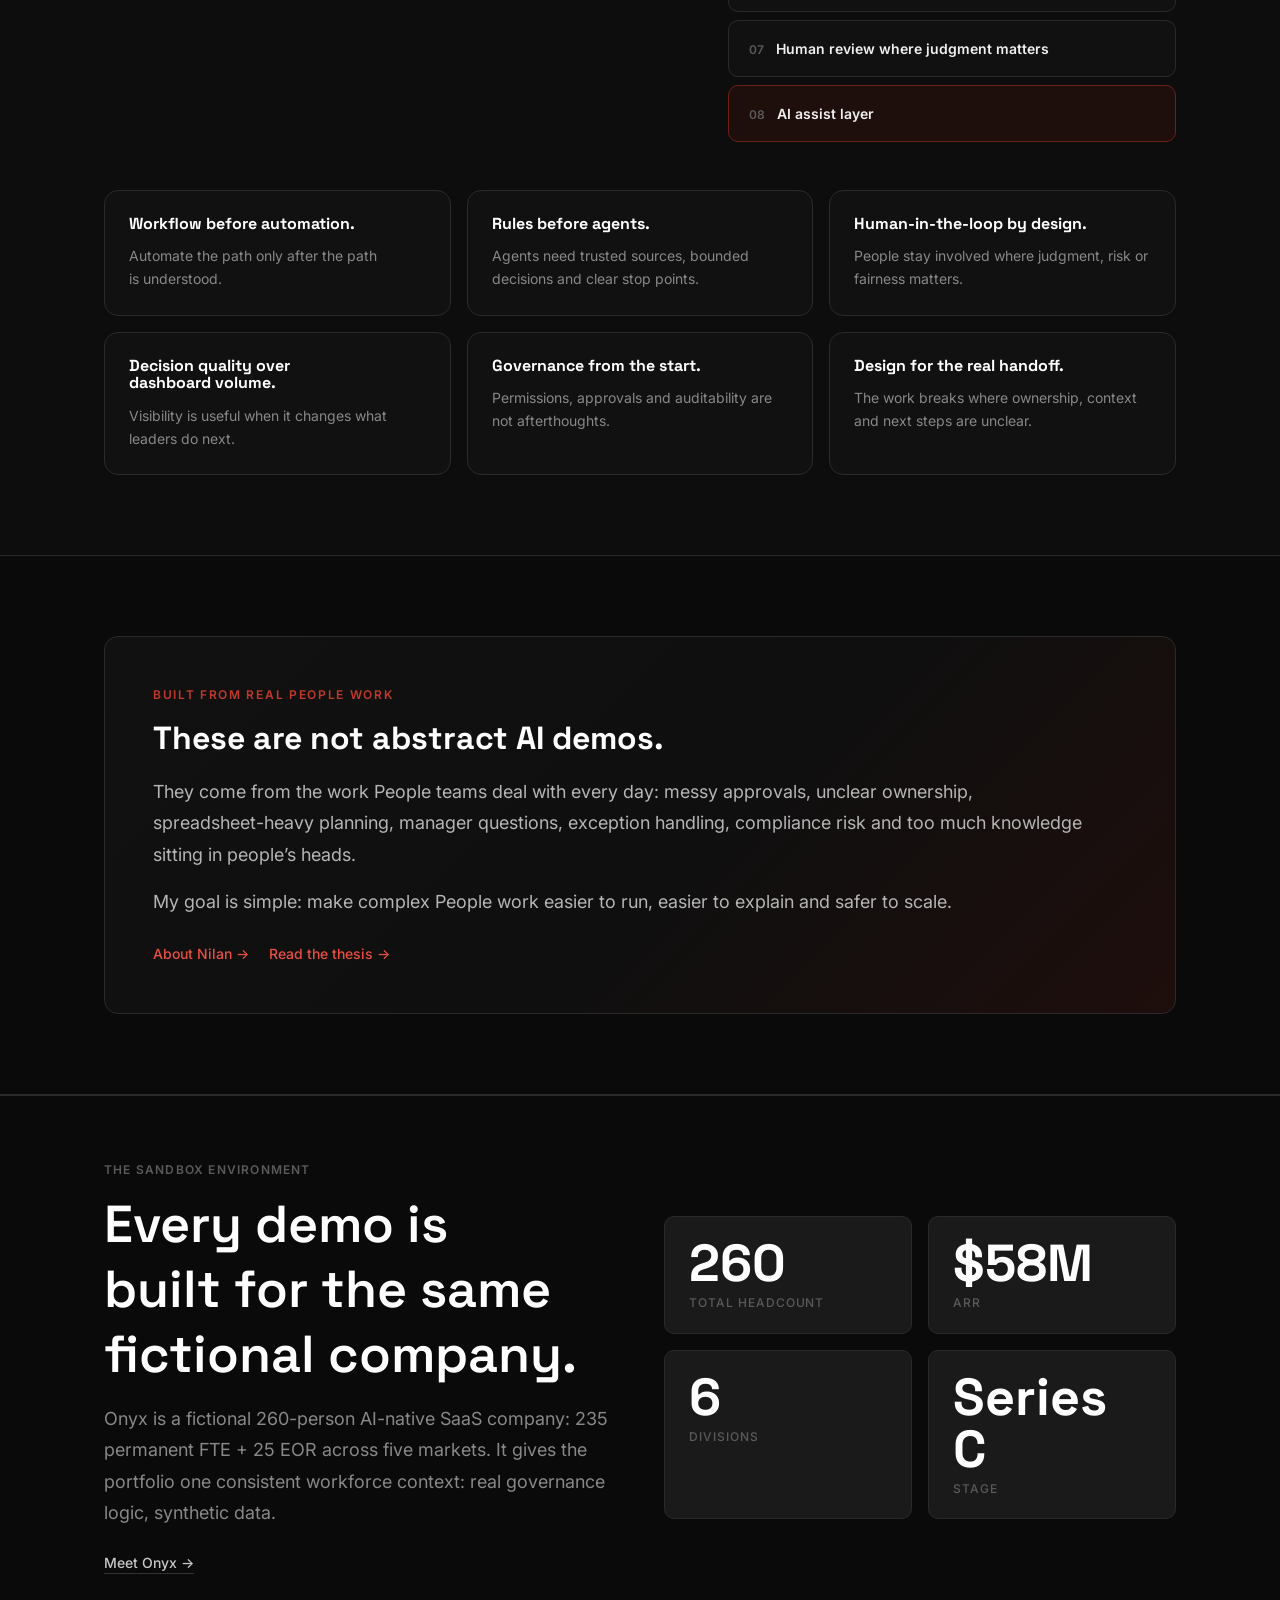
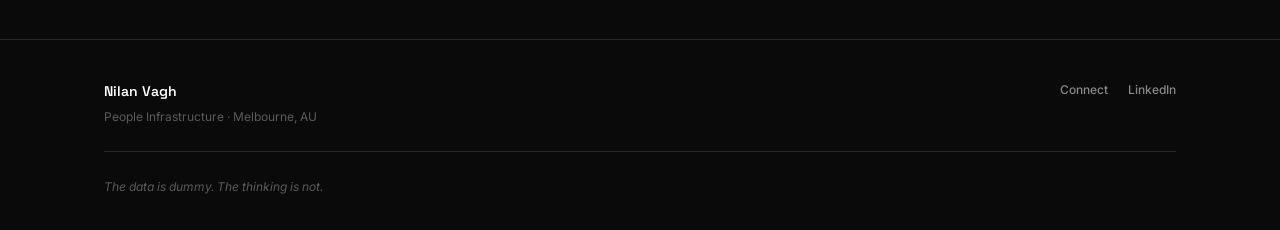
==== commit a6baca59: "Add files via upload" ====
--- a/index.html
+++ b/index.html
@@ -29,10 +29,10 @@
     </a>
     <nav class="nav-links" role="navigation" aria-label="Main navigation">
       <a href="about.html" class="nav-link">About</a>
+      <a href="builds.html" class="nav-link">Build Lab</a>
       <a href="thinking.html" class="nav-link">The Thinking</a>
-      <a href="builds.html" class="nav-link">The Builds</a>
+      <a href="onyx.html" class="nav-link">Onyx</a>
       <a href="roadmap.html" class="nav-link">Roadmap</a>
-      <a href="onyx.html" class="nav-link">Onyx</a>
       <a href="connect.html" class="nav-link nav-link--cta">Connect</a>
     </nav>
     <button class="nav-mobile-toggle" aria-label="Toggle navigation" aria-expanded="false">
@@ -41,10 +41,10 @@
   </div>
   <div class="nav-mobile-menu" id="mobile-menu" aria-hidden="true">
     <a href="about.html" class="nav-mobile-link">About</a>
+    <a href="builds.html" class="nav-mobile-link">Build Lab</a>
     <a href="thinking.html" class="nav-mobile-link">The Thinking</a>
-    <a href="builds.html" class="nav-mobile-link">The Builds</a>
+    <a href="onyx.html" class="nav-mobile-link">Onyx</a>
     <a href="roadmap.html" class="nav-mobile-link">Roadmap</a>
-    <a href="onyx.html" class="nav-mobile-link">Onyx</a>
     <a href="connect.html" class="nav-mobile-link">Connect</a>
   </div>
 </header>
@@ -63,7 +63,7 @@
         </div>
         <div class="hero-actions">
           <a href="builds.html" class="btn btn--primary">View the Build Lab</a>
-          <a href="#philosophy" class="btn btn--ghost">Explore the philosophy</a>
+          <a href="thinking.html" class="btn btn--ghost">Read the thinking</a>
           <a href="connect.html" class="btn btn--ghost">Connect</a>
         </div>
       </div>
@@ -207,7 +207,7 @@
         <div class="onyx-note-content">
           <span class="onyx-note-label">The sandbox environment</span>
           <h2 class="onyx-note-heading">Every demo is built for the same fictional company.</h2>
-          <p class="onyx-note-text">Onyx is a fictional 260-person scaling SaaS company (235 permanent FTE + 25 EOR across 5 markets). It gives the portfolio one consistent workforce context: real governance logic, synthetic data.</p>
+          <p class="onyx-note-text">Onyx is a fictional 260-person AI-native SaaS company: 235 permanent FTE + 25 EOR across five markets. It gives the portfolio one consistent workforce context: real governance logic, synthetic data.</p>
           <a href="onyx.html" class="onyx-note-link">Meet Onyx →</a>
         </div>
         <div class="onyx-note-stats">
--- a/style.css
+++ b/style.css
@@ -6,6 +6,7 @@
 
 :root {
   --black:      #0A0A0A;
+  --bg:         #0A0A0A;
   --ink:        #111111;
   --charcoal:   #1A1A1A;
   --slate:      #242424;
@@ -14,6 +15,7 @@
   --mid:        #5A5A5A;
   --mist:       #888888;
   --white:      #F0F0F0;
+  --white-dim:  #C8C8C8;
   --white-pure: #FFFFFF;
   --red:        #C0392B;
   --red-light:  #E8503F;
